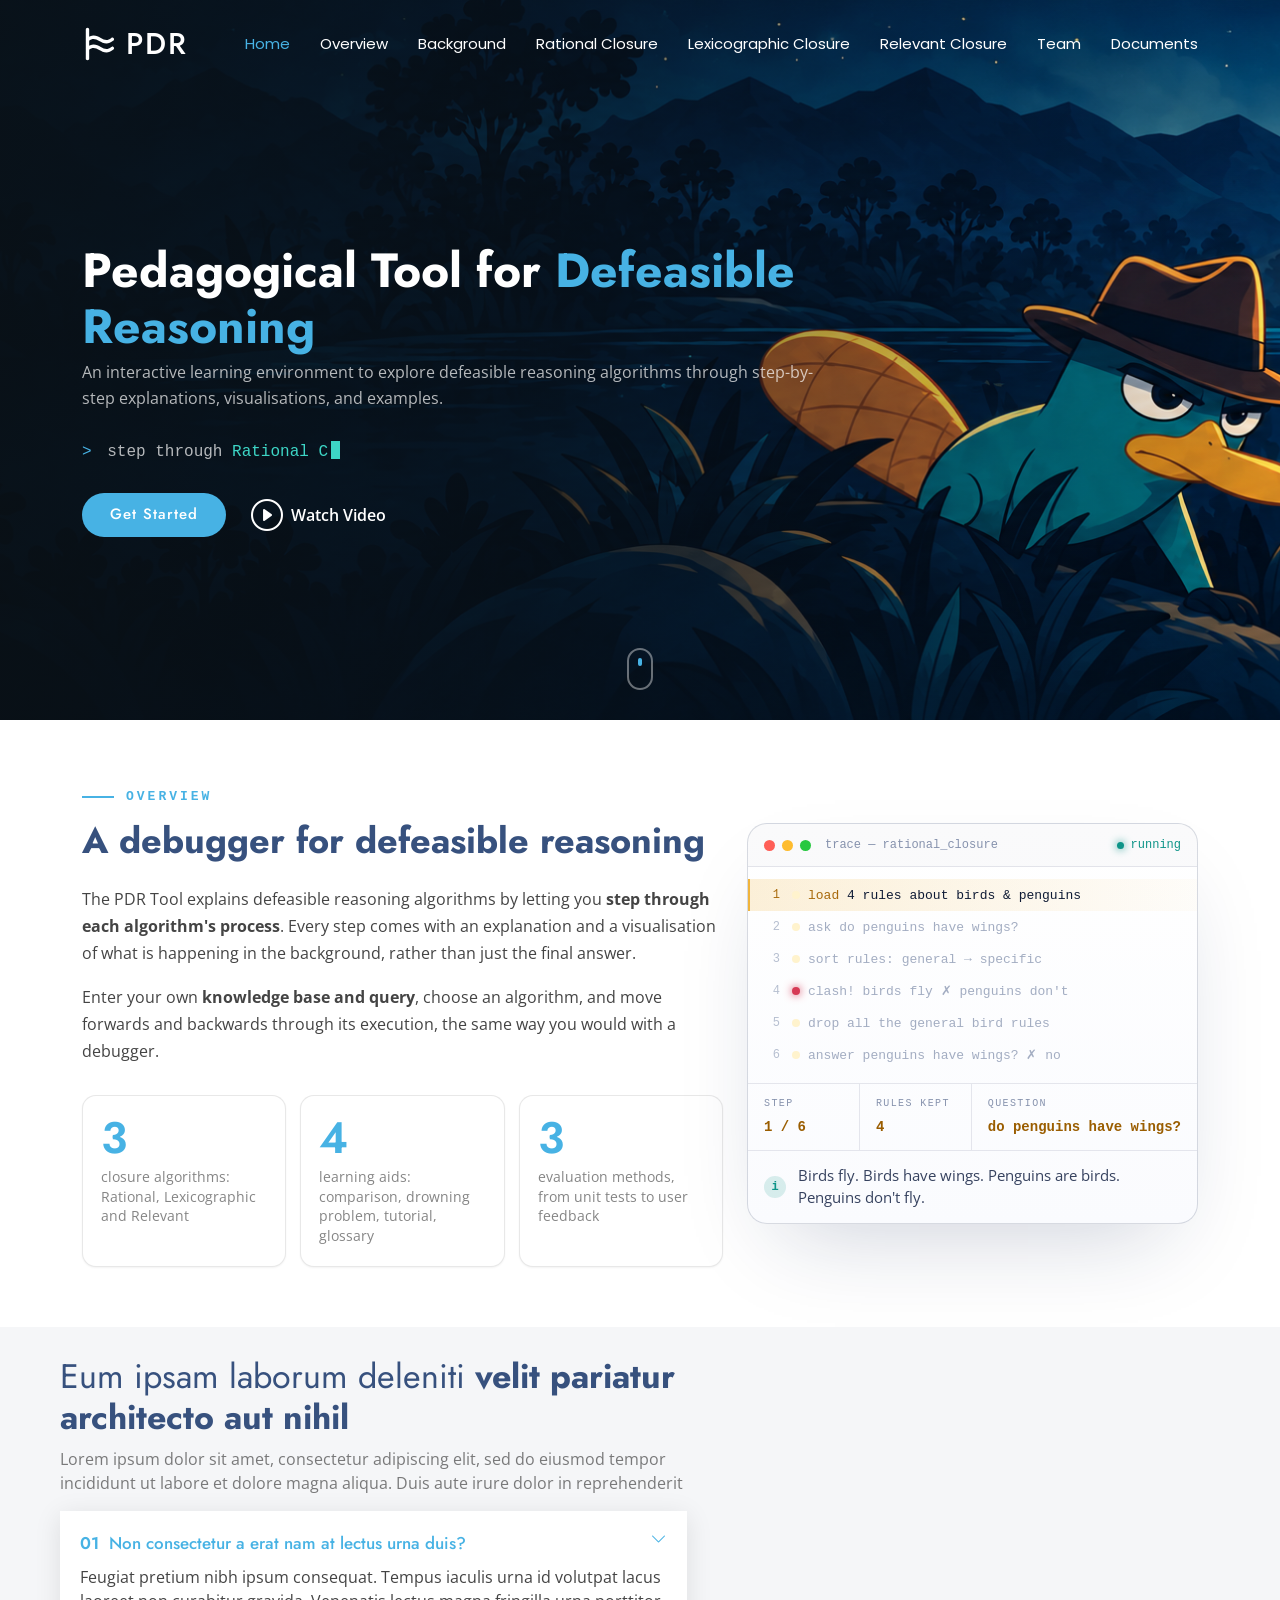
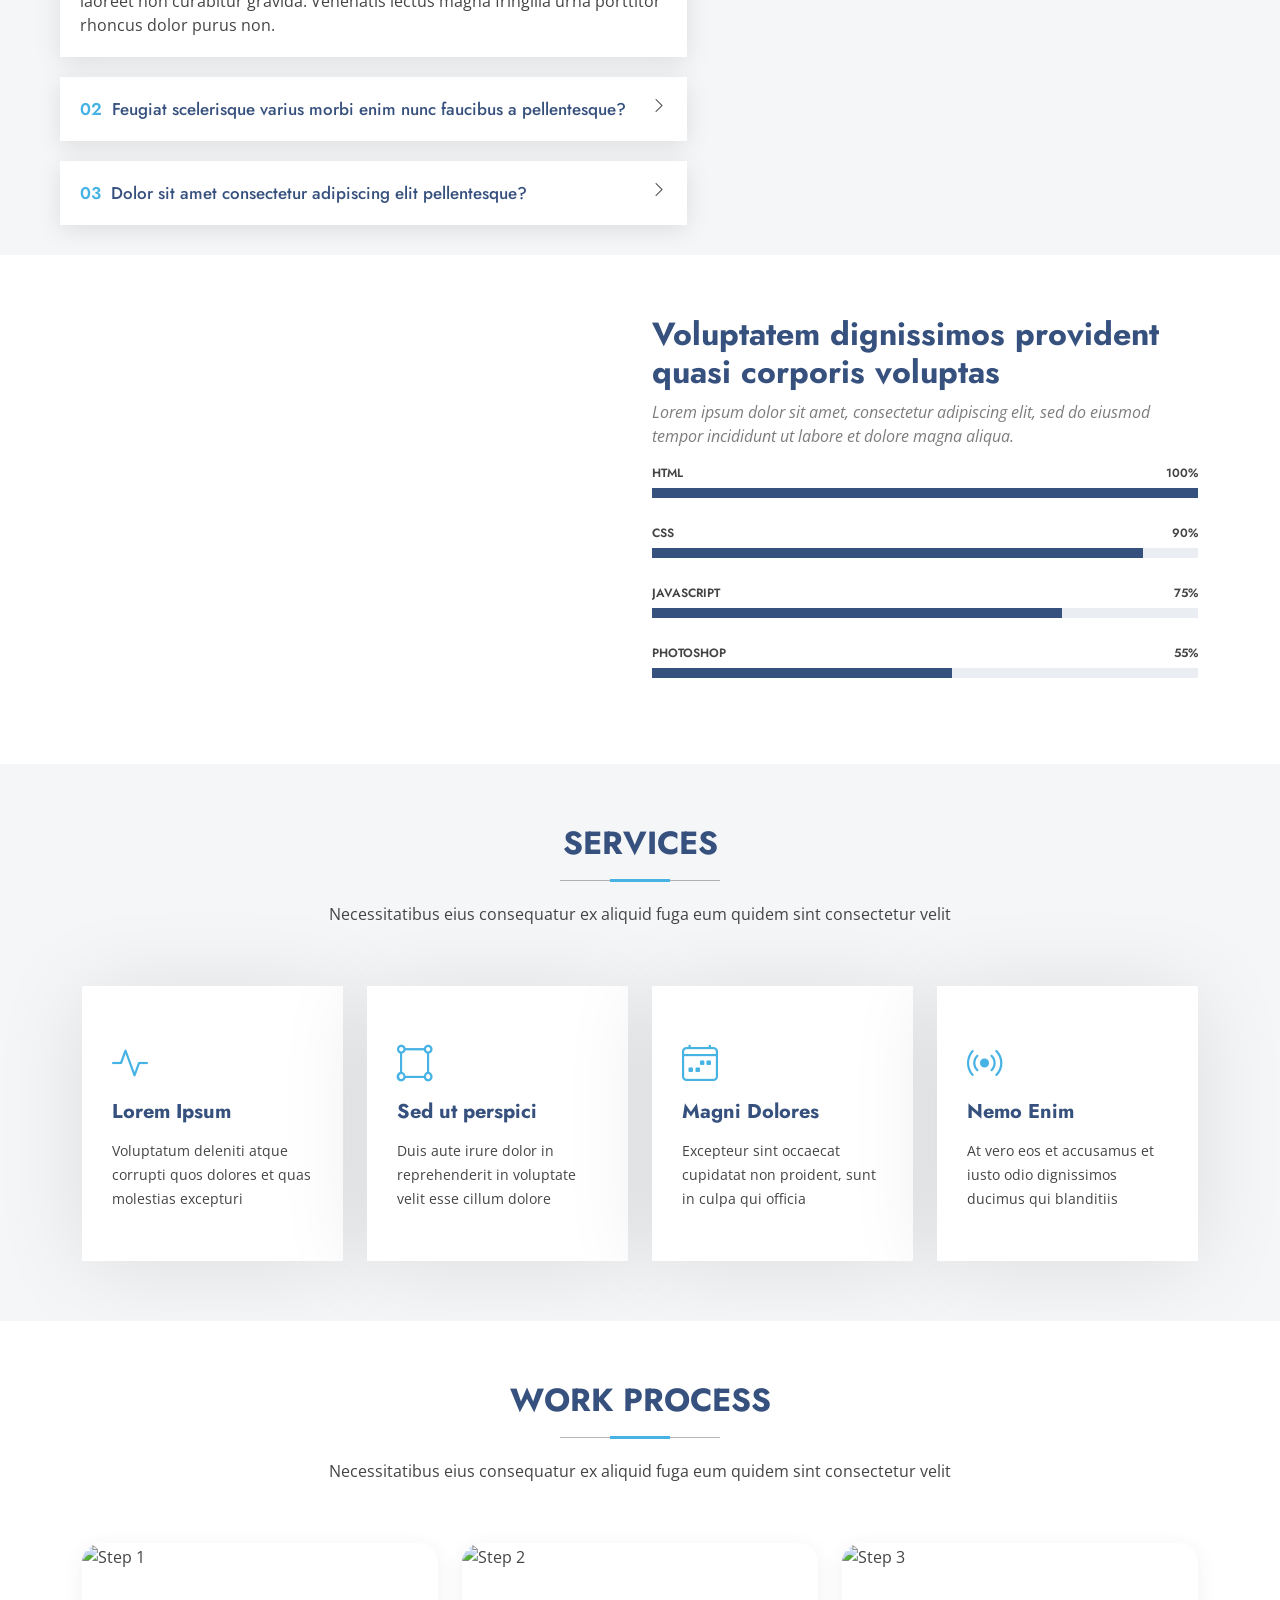
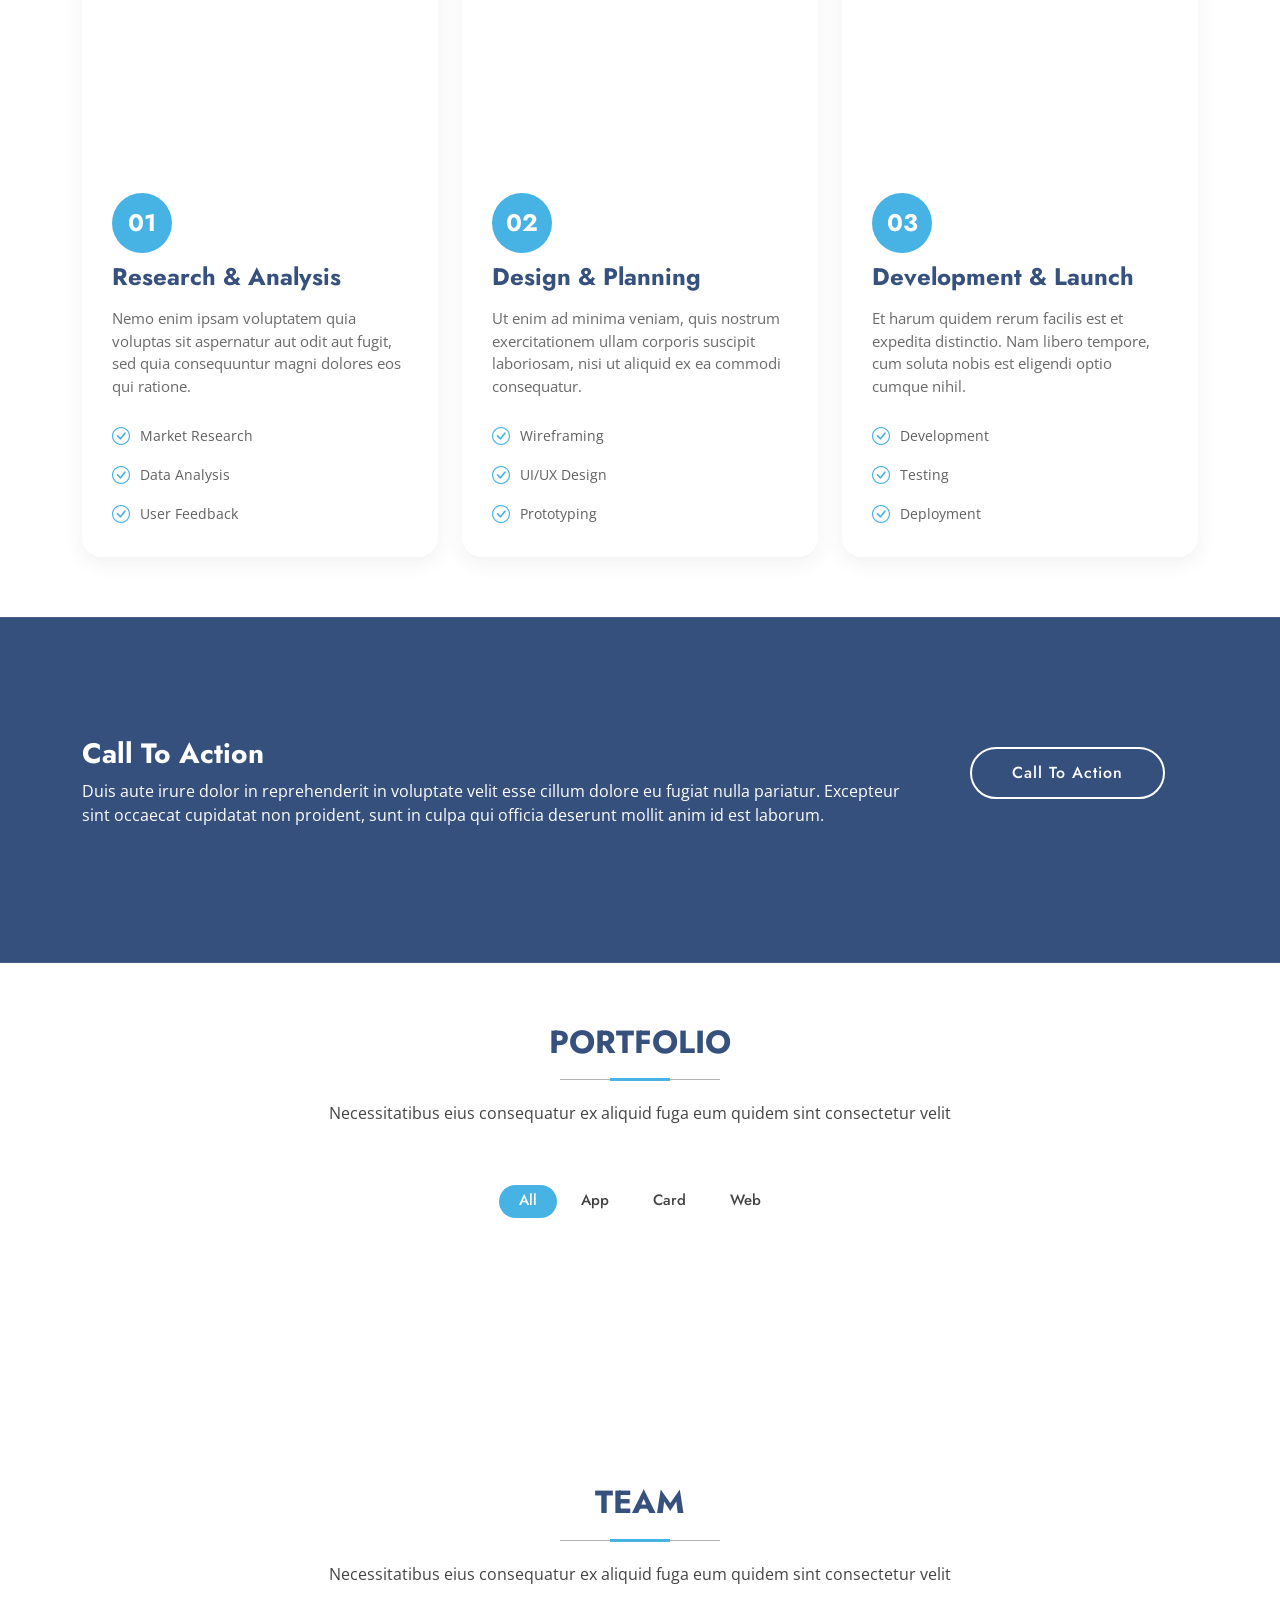
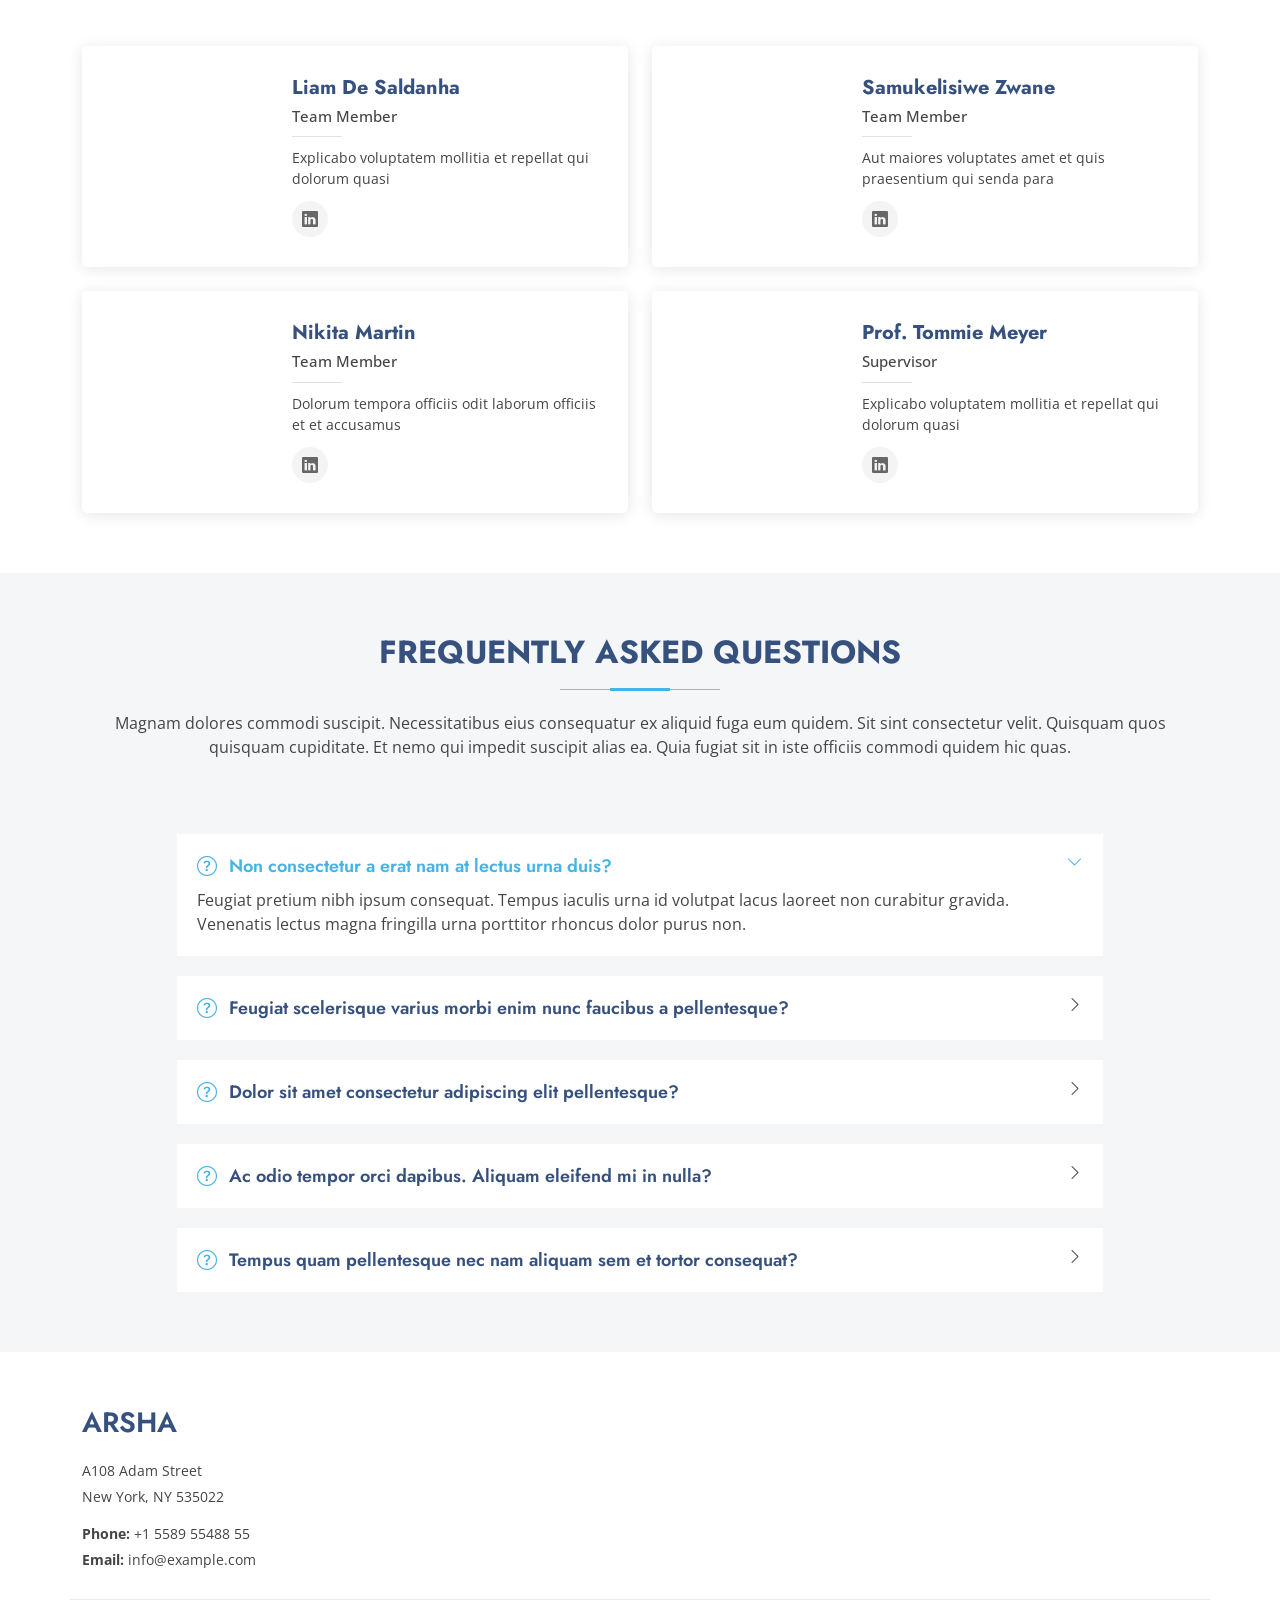
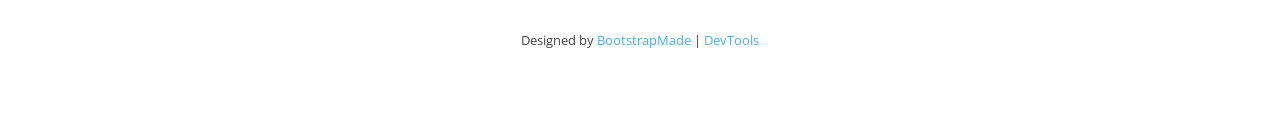
==== Arsha/index.html @ 88820574 "added website with hero and overview" ====
<!DOCTYPE html>
<html lang="en">

<head>
  <meta charset="utf-8">
  <meta content="width=device-width, initial-scale=1.0" name="viewport">
  <title>PDR Tool | Explaining Defeasible Reasoning</title>
  <meta name="description" content="">
  <meta name="keywords" content="">

  <!-- Favicons -->
  <link href="assets/img/favicon.png" rel="icon">
  <link href="assets/img/apple-touch-icon.png" rel="apple-touch-icon">

  <!-- Fonts -->
  <link href="https://fonts.googleapis.com" rel="preconnect">
  <link href="https://fonts.gstatic.com" rel="preconnect" crossorigin>
  <link href="https://fonts.googleapis.com/css2?family=Open+Sans:ital,wght@0,300;0,400;0,500;0,600;0,700;0,800;1,300;1,400;1,500;1,600;1,700;1,800&family=Poppins:ital,wght@0,100;0,200;0,300;0,400;0,500;0,600;0,700;0,800;0,900;1,100;1,200;1,300;1,400;1,500;1,600;1,700;1,800;1,900&family=Jost:ital,wght@0,100;0,200;0,300;0,400;0,500;0,600;0,700;0,800;0,900;1,100;1,200;1,300;1,400;1,500;1,600;1,700;1,800;1,900&display=swap" rel="stylesheet">

  <!-- Vendor CSS Files -->
  <link href="assets/vendor/bootstrap/css/bootstrap.min.css" rel="stylesheet">
  <link href="assets/vendor/bootstrap-icons/bootstrap-icons.css" rel="stylesheet">
  <link href="assets/vendor/aos/aos.css" rel="stylesheet">
  <link href="assets/vendor/glightbox/css/glightbox.min.css" rel="stylesheet">
  <link href="assets/vendor/swiper/swiper-bundle.min.css" rel="stylesheet">

  <!-- Main CSS File -->
  <link href="assets/css/main.css" rel="stylesheet">

  <!-- =======================================================
  * Template Name: Arsha
  * Template URL: https://bootstrapmade.com/arsha-free-bootstrap-html-template-corporate/
  * Updated: Feb 22 2025 with Bootstrap v5.3.3
  * Author: BootstrapMade.com
  * License: https://bootstrapmade.com/license/
  ======================================================== -->
</head>

<body class="index-page">

  <header id="header" class="header d-flex align-items-center fixed-top">
    <div class="container-fluid container-xl position-relative d-flex align-items-center">

      <a href="index.html" class="logo d-flex align-items-center me-auto">
        <!-- Uncomment the line below if you also wish to use an image logo -->
        <img class="logo-white" src="assets/img/logo.svg" alt="">

        <h1 class="sitename">PDR</h1>
      </a>

      <nav id="navmenu" class="navmenu">
        <ul>
          <li><a href="#hero" class="active">Home</a></li>
          <li><a href="#overview">Overview</a></li>
          <li><a href="#background">Background</a></li>
          <li><a href="#rationalclosure">Rational Closure</a></li>
          <li><a href="#lexicoclosure">Lexicographic Closure</a></li>
          <li><a href="#relevantclosure">Relevant Closure</a></li>
          <li><a href="#team">Team</a></li>
          <li><a href="#documents">Documents</a></li>
          <!-- <li><a href="blog.html">Blog</a></li> -->
          <!-- <li class="dropdown"><a href="#"><span>Dropdown</span> <i class="bi bi-chevron-down toggle-dropdown"></i></a>
            <ul>
              <li><a href="#">Dropdown 1</a></li>
              <li class="dropdown"><a href="#"><span>Deep Dropdown</span> <i class="bi bi-chevron-down toggle-dropdown"></i></a>
                <ul>
                  <li><a href="#">Deep Dropdown 1</a></li>
                  <li><a href="#">Deep Dropdown 2</a></li>
                  <li><a href="#">Deep Dropdown 3</a></li>
                  <li><a href="#">Deep Dropdown 4</a></li>
                  <li><a href="#">Deep Dropdown 5</a></li>
                </ul>
              </li>
              <li><a href="#">Dropdown 2</a></li>
              <li><a href="#">Dropdown 3</a></li>
              <li><a href="#">Dropdown 4</a></li>
            </ul>
          </li> -->
        </ul>
        <i class="mobile-nav-toggle d-xl-none bi bi-list"></i>
      </nav>

      <!-- <a class="btn-getstarted" href="#overview">Get Started</a> -->

    </div>
  </header>

  <main class="main">

    <!-- Hero Section -->
    <section id="hero" class="hero hero-bg-photo section dark-background">

      <div class="container">
        <div class="row gy-4">
          <div class="col-lg-8 d-flex flex-column justify-content-center" data-aos="zoom-out">
            <h1>Pedagogical Tool for <span class="accent">Defeasible Reasoning</span></h1>
            
            <p class="hero-description text-size-small">
              An interactive learning environment to explore defeasible reasoning
              algorithms through step-by-step explanations, visualisations,
              and examples.
            </p>

            <p class="typed-line">
              <span class="prompt">&gt;</span> step through <span id="typed">Rational Closure</span><span class="caret"></span>
            </p>

            <div class="d-flex">
              <a href="#overview" class="btn-get-started">Get Started</a>
              <a href="https://www.youtube.com/watch?v=Y7f98aduVJ8" class="glightbox btn-watch-video d-flex align-items-center"><i class="bi bi-play-circle"></i><span>Watch Video</span></a>
            </div>
          </div>
        </div>
      </div>

      <a href="#overview" class="scroll-cue" aria-label="Scroll down"></a>

    </section><!-- /Hero Section -->

        <!-- Overview Section -->
    <section id="overview" class="overview section">

      <div class="container">
        <div class="row gy-5 align-items-center">

          <!-- Left: text + stat cards -->
          <div class="col-lg-7">

            <div class="section-head" data-aos="fade-up">
              <span class="section-eyebrow">Overview</span>
              <h2>A debugger for defeasible reasoning</h2>
            </div>

            <p data-aos="fade-up" data-aos-delay="100">
              The PDR Tool explains defeasible reasoning algorithms by letting you <strong>step through each algorithm's process</strong>.
              Every step comes with an explanation and a visualisation of what is happening in the background, rather than just the final answer.
            </p>

            <p data-aos="fade-up" data-aos-delay="150">
              Enter your own <strong>knowledge base and query</strong>, choose an algorithm, and move forwards and backwards through its
              execution, the same way you would with a debugger.
            </p>

            <div class="overview-stats">
              <div class="overview-stat" data-aos="fade-up" data-aos-delay="200">
                <b class="count" data-count="3">3</b>
                <span>closure algorithms: Rational, Lexicographic and Relevant</span>
              </div>
              <div class="overview-stat" data-aos="fade-up" data-aos-delay="300">
                <b class="count" data-count="4">4</b>
                <span>learning aids: comparison, drowning problem, tutorial, glossary</span>
              </div>
              <div class="overview-stat" data-aos="fade-up" data-aos-delay="400">
                <b class="count" data-count="3">3</b>
                <span>evaluation methods, from unit tests to user feedback</span>
              </div>
            </div>

          </div>

          <!-- Right: animated trace window -->
          <div class="col-lg-5" data-aos="fade-up" data-aos-delay="200">
            <div class="trace" id="trace" aria-label="Animated preview of a Rational Closure trace">

              <div class="trace-top">
                <div class="trace-lights"><i></i><i></i><i></i></div>
                <span>trace &mdash; rational_closure</span>
                <span class="trace-status" id="traceStatus"><i></i><em>running</em></span>
              </div>

              <!-- <div class="trace-code">
                <div class="trace-cursor"></div>
                <div class="ln" data-ranks="&mdash;" data-note="Load the knowledge base and the query."><span class="lno">1</span><span class="mark"></span><span class="code"><span class="k">load</span> KB = {p<span class="s">&rarr;</span>b, b<span class="s">|&sim;</span>f, b<span class="s">|&sim;</span>w, p<span class="s">|&sim;</span>&not;f}</span></div>
                <div class="ln" data-ranks="&mdash;" data-note="Read each &quot;typically&quot; as &quot;always&quot; for the classical checks."><span class="lno">2</span><span class="mark"></span><span class="code"><span class="k">materialise</span> &alpha;<span class="s">|&sim;</span>&beta; &rArr; &alpha;<span class="s">&rarr;</span>&beta;</span></div>
                <div class="ln" data-ranks="&mdash;" data-note="The KB entails &not;p, so penguins are exceptional."><span class="lno">3</span><span class="mark"></span><span class="code"><span class="k">exceptional?</span> p <span class="ok">yes</span> &middot; b <span class="bad">no</span></span></div>
                <div class="ln" data-ranks="0" data-note="The most typical statements go to rank 0."><span class="lno">4</span><span class="mark"></span><span class="code">rank[0] &larr; {b<span class="s">|&sim;</span>f, b<span class="s">|&sim;</span>w}</span></div>
                <div class="ln" data-ranks="0, 1" data-note="The more specific penguin rule lands in rank 1."><span class="lno">5</span><span class="mark"></span><span class="code">rank[1] &larr; {p<span class="s">|&sim;</span>&not;f}</span></div>
                <div class="ln" data-ranks="0, 1, &infin;" data-note="Classical facts always hold, so they sit in rank &infin;."><span class="lno">6</span><span class="mark"></span><span class="code">rank[&infin;] &larr; {p<span class="s">&rarr;</span>b}</span></div>
                <div class="ln bp" data-ranks="1, &infin;" data-note="All ranks together entail &not;p, so Rational Closure discards the whole of rank 0."><span class="lno">7</span><span class="mark"></span><span class="code"><span class="k">if</span> R &#8872; &not;p: <span class="k">discard</span> rank[0]</span></div>
                <div class="ln" data-ranks="1, &infin;" data-note="With ranks 1 and &infin; only, &not;p no longer follows, so it stops removing."><span class="lno">8</span><span class="mark"></span><span class="code"><span class="k">check</span> R &#8872; &not;p ? <span class="ok">no &rarr; stop</span></span></div>
                <div class="ln" data-ranks="1, &infin;" data-note="p &rarr; w doesn't follow from {p &rarr; &not;f, p &rarr; b}. The wings drowned with rank 0."><span class="lno">9</span><span class="mark"></span><span class="code"><span class="k">return</span> p&rarr;w ? <span class="bad">&#10007; not entailed</span></span></div>
              </div>

              <div class="trace-watch">
                <div><small>STEP</small><b id="traceStep">8 / 8</b></div>
                <div><small>RANKS</small><b id="traceRanks">1, &infin;</b></div>
                <div><small>QUERY</small><b>p |&sim; w</b></div>
              </div> -->
              
              <div class="trace-code">
                <div class="trace-cursor"></div>
                <div class="ln" data-ranks="4" data-note="Birds fly. Birds have wings. Penguins are birds. Penguins don't fly."><span class="lno">1</span><span class="mark"></span><span class="code"><span class="k">load</span> 4 rules about birds &amp; penguins</span></div>
                <div class="ln" data-ranks="4" data-note="This is the question we want the algorithm to answer."><span class="lno">2</span><span class="mark"></span><span class="code"><span class="k">ask</span> do penguins have wings?</span></div>
                <div class="ln" data-ranks="4" data-note="Rules about all birds are general. The penguin rule is more specific, so it takes priority."><span class="lno">3</span><span class="mark"></span><span class="code"><span class="k">sort</span> rules: general <span class="s">&rarr;</span> specific</span></div>
                <div class="ln bp" data-ranks="4" data-note="Breakpoint: a penguin is a bird, so it would have to both fly and not fly."><span class="lno">4</span><span class="mark"></span><span class="code"><span class="k">clash!</span> birds fly <span class="bad">&#10007;</span> penguins don't</span></div>
                <div class="ln" data-ranks="2" data-note="Rational Closure throws out every general bird rule at once, including &quot;birds have wings&quot;."><span class="lno">5</span><span class="mark"></span><span class="code"><span class="k">drop</span> all the general bird rules</span></div>
                <div class="ln" data-ranks="2" data-note="Nothing left says penguins have wings. They were thrown out with &quot;birds fly&quot;: the drowning problem."><span class="lno">6</span><span class="mark"></span><span class="code"><span class="k">answer</span> penguins have wings? <span class="bad">&#10007; no</span></span></div>
              </div>

              <div class="trace-watch">
                <div><small>STEP</small><b id="traceStep">6 / 6</b></div>
                <div><small>RULES KEPT</small><b id="traceRanks">2</b></div>
                <div><small>QUESTION</small><b>do penguins have wings?</b></div>
              </div>

              <div class="trace-note" id="traceNote"><span>Rational Closure drops all of rank 0, so the wings drown with it.</span></div>

            </div>
          </div>

        </div>
      </div>
    </section><!-- /Overview Section -->

    <!-- Background Section -->
    <section id="why-us" class="section why-us light-background" data-builder="section">

      <div class="container-fluid">

        <div class="row gy-4">

          <div class="col-lg-7 d-flex flex-column justify-content-center order-2 order-lg-1">

            <div class="content px-xl-5" data-aos="fade-up" data-aos-delay="100">
              <h3><span>Eum ipsam laborum deleniti </span><strong>velit pariatur architecto aut nihil</strong></h3>
              <p>
                Lorem ipsum dolor sit amet, consectetur adipiscing elit, sed do eiusmod tempor incididunt ut labore et dolore magna aliqua. Duis aute irure dolor in reprehenderit
              </p>
            </div>

            <div class="faq-container px-xl-5" data-aos="fade-up" data-aos-delay="200">

              <div class="faq-item faq-active">

                <h3><span>01</span> Non consectetur a erat nam at lectus urna duis?</h3>
                <div class="faq-content">
                  <p>Feugiat pretium nibh ipsum consequat. Tempus iaculis urna id volutpat lacus laoreet non curabitur gravida. Venenatis lectus magna fringilla urna porttitor rhoncus dolor purus non.</p>
                </div>
                <i class="faq-toggle bi bi-chevron-right"></i>
              </div><!-- End Faq item-->

              <div class="faq-item">
                <h3><span>02</span> Feugiat scelerisque varius morbi enim nunc faucibus a pellentesque?</h3>
                <div class="faq-content">
                  <p>Dolor sit amet consectetur adipiscing elit pellentesque habitant morbi. Id interdum velit laoreet id donec ultrices. Fringilla phasellus faucibus scelerisque eleifend donec pretium. Est pellentesque elit ullamcorper dignissim. Mauris ultrices eros in cursus turpis massa tincidunt dui.</p>
                </div>
                <i class="faq-toggle bi bi-chevron-right"></i>
              </div><!-- End Faq item-->

              <div class="faq-item">
                <h3><span>03</span> Dolor sit amet consectetur adipiscing elit pellentesque?</h3>
                <div class="faq-content">
                  <p>Eleifend mi in nulla posuere sollicitudin aliquam ultrices sagittis orci. Faucibus pulvinar elementum integer enim. Sem nulla pharetra diam sit amet nisl suscipit. Rutrum tellus pellentesque eu tincidunt. Lectus urna duis convallis convallis tellus. Urna molestie at elementum eu facilisis sed odio morbi quis</p>
                </div>
                <i class="faq-toggle bi bi-chevron-right"></i>
              </div><!-- End Faq item-->

            </div>

          </div>

          <div class="col-lg-5 order-1 order-lg-2 why-us-img">
            <img src="assets/img/why-us.png" class="img-fluid" alt="" data-aos="zoom-in" data-aos-delay="100">
          </div>
        </div>

      </div>

    </section><!-- /Why Us Section -->

    <!-- Skills Section -->
    <section id="skills" class="skills section">

      <div class="container" data-aos="fade-up" data-aos-delay="100">

        <div class="row">

          <div class="col-lg-6 d-flex align-items-center">
            <img src="assets/img/illustration/illustration-10.webp" class="img-fluid" alt="">
          </div>

          <div class="col-lg-6 pt-4 pt-lg-0 content">

            <h3>Voluptatem dignissimos provident quasi corporis voluptas</h3>
            <p class="fst-italic">
              Lorem ipsum dolor sit amet, consectetur adipiscing elit, sed do eiusmod tempor incididunt ut labore et dolore magna aliqua.
            </p>

            <div class="skills-content skills-animation">

              <div class="progress">
                <span class="skill"><span>HTML</span> <i class="val">100%</i></span>
                <div class="progress-bar-wrap">
                  <div class="progress-bar" role="progressbar" aria-valuenow="100" aria-valuemin="0" aria-valuemax="100"></div>
                </div>
              </div><!-- End Skills Item -->

              <div class="progress">
                <span class="skill"><span>CSS</span> <i class="val">90%</i></span>
                <div class="progress-bar-wrap">
                  <div class="progress-bar" role="progressbar" aria-valuenow="90" aria-valuemin="0" aria-valuemax="100"></div>
                </div>
              </div><!-- End Skills Item -->

              <div class="progress">
                <span class="skill"><span>JavaScript</span> <i class="val">75%</i></span>
                <div class="progress-bar-wrap">
                  <div class="progress-bar" role="progressbar" aria-valuenow="75" aria-valuemin="0" aria-valuemax="100"></div>
                </div>
              </div><!-- End Skills Item -->

              <div class="progress">
                <span class="skill"><span>Photoshop</span> <i class="val">55%</i></span>
                <div class="progress-bar-wrap">
                  <div class="progress-bar" role="progressbar" aria-valuenow="55" aria-valuemin="0" aria-valuemax="100"></div>
                </div>
              </div><!-- End Skills Item -->

            </div>

          </div>
        </div>

      </div>

    </section><!-- /Skills Section -->

    <!-- Services Section -->
    <section id="services" class="services section light-background">

      <!-- Section Title -->
      <div class="container section-title" data-aos="fade-up">
        <h2>Services</h2>
        <p>Necessitatibus eius consequatur ex aliquid fuga eum quidem sint consectetur velit</p>
      </div><!-- End Section Title -->

      <div class="container">

        <div class="row gy-4">

          <div class="col-xl-3 col-md-6 d-flex" data-aos="fade-up" data-aos-delay="100">
            <div class="service-item position-relative">
              <div class="icon"><i class="bi bi-activity icon"></i></div>
              <h4><a href="" class="stretched-link">Lorem Ipsum</a></h4>
              <p>Voluptatum deleniti atque corrupti quos dolores et quas molestias excepturi</p>
            </div>
          </div><!-- End Service Item -->

          <div class="col-xl-3 col-md-6 d-flex" data-aos="fade-up" data-aos-delay="200">
            <div class="service-item position-relative">
              <div class="icon"><i class="bi bi-bounding-box-circles icon"></i></div>
              <h4><a href="" class="stretched-link">Sed ut perspici</a></h4>
              <p>Duis aute irure dolor in reprehenderit in voluptate velit esse cillum dolore</p>
            </div>
          </div><!-- End Service Item -->

          <div class="col-xl-3 col-md-6 d-flex" data-aos="fade-up" data-aos-delay="300">
            <div class="service-item position-relative">
              <div class="icon"><i class="bi bi-calendar4-week icon"></i></div>
              <h4><a href="" class="stretched-link">Magni Dolores</a></h4>
              <p>Excepteur sint occaecat cupidatat non proident, sunt in culpa qui officia</p>
            </div>
          </div><!-- End Service Item -->

          <div class="col-xl-3 col-md-6 d-flex" data-aos="fade-up" data-aos-delay="400">
            <div class="service-item position-relative">
              <div class="icon"><i class="bi bi-broadcast icon"></i></div>
              <h4><a href="" class="stretched-link">Nemo Enim</a></h4>
              <p>At vero eos et accusamus et iusto odio dignissimos ducimus qui blanditiis</p>
            </div>
          </div><!-- End Service Item -->

        </div>

      </div>

    </section><!-- /Services Section -->

    <!-- Work Process Section -->
    <section id="work-process" class="work-process section">

      <!-- Section Title -->
      <div class="container section-title" data-aos="fade-up">
        <h2>Work Process</h2>
        <p>Necessitatibus eius consequatur ex aliquid fuga eum quidem sint consectetur velit</p>
      </div><!-- End Section Title -->

      <div class="container" data-aos="fade-up" data-aos-delay="100">

        <div class="row gy-5">

          <div class="col-lg-4" data-aos="fade-up" data-aos-delay="200">
            <div class="steps-item">
              <div class="steps-image">
                <img src="assets/img/steps/steps-1.webp" alt="Step 1" class="img-fluid" loading="lazy">
              </div>
              <div class="steps-content">
                <div class="steps-number">01</div>
                <h3>Research &amp; Analysis</h3>
                <p>Nemo enim ipsam voluptatem quia voluptas sit aspernatur aut odit aut fugit, sed quia consequuntur magni dolores eos qui ratione.</p>
                <div class="steps-features">
                  <div class="feature-item">
                    <i class="bi bi-check-circle"></i>
                    <span>Market Research</span>
                  </div>
                  <div class="feature-item">
                    <i class="bi bi-check-circle"></i>
                    <span>Data Analysis</span>
                  </div>
                  <div class="feature-item">
                    <i class="bi bi-check-circle"></i>
                    <span>User Feedback</span>
                  </div>
                </div>
              </div>
            </div><!-- End Steps Item -->
          </div>

          <div class="col-lg-4" data-aos="fade-up" data-aos-delay="300">
            <div class="steps-item">
              <div class="steps-image">
                <img src="assets/img/steps/steps-2.webp" alt="Step 2" class="img-fluid" loading="lazy">
              </div>
              <div class="steps-content">
                <div class="steps-number">02</div>
                <h3>Design &amp; Planning</h3>
                <p>Ut enim ad minima veniam, quis nostrum exercitationem ullam corporis suscipit laboriosam, nisi ut aliquid ex ea commodi consequatur.</p>
                <div class="steps-features">
                  <div class="feature-item">
                    <i class="bi bi-check-circle"></i>
                    <span>Wireframing</span>
                  </div>
                  <div class="feature-item">
                    <i class="bi bi-check-circle"></i>
                    <span>UI/UX Design</span>
                  </div>
                  <div class="feature-item">
                    <i class="bi bi-check-circle"></i>
                    <span>Prototyping</span>
                  </div>
                </div>
              </div>
            </div><!-- End Steps Item -->
          </div>

          <div class="col-lg-4" data-aos="fade-up" data-aos-delay="400">
            <div class="steps-item">
              <div class="steps-image">
                <img src="assets/img/steps/steps-3.webp" alt="Step 3" class="img-fluid" loading="lazy">
              </div>
              <div class="steps-content">
                <div class="steps-number">03</div>
                <h3>Development &amp; Launch</h3>
                <p>Et harum quidem rerum facilis est et expedita distinctio. Nam libero tempore, cum soluta nobis est eligendi optio cumque nihil.</p>
                <div class="steps-features">
                  <div class="feature-item">
                    <i class="bi bi-check-circle"></i>
                    <span>Development</span>
                  </div>
                  <div class="feature-item">
                    <i class="bi bi-check-circle"></i>
                    <span>Testing</span>
                  </div>
                  <div class="feature-item">
                    <i class="bi bi-check-circle"></i>
                    <span>Deployment</span>
                  </div>
                </div>
              </div>
            </div><!-- End Steps Item -->
          </div>

        </div>

      </div>

    </section><!-- /Work Process Section -->

    <!-- Call To Action Section -->
    <section id="call-to-action" class="call-to-action section dark-background">

      <img src="assets/img/bg/bg-8.webp" alt="">

      <div class="container">

        <div class="row" data-aos="zoom-in" data-aos-delay="100">
          <div class="col-xl-9 text-center text-xl-start">
            <h3>Call To Action</h3>
            <p>Duis aute irure dolor in reprehenderit in voluptate velit esse cillum dolore eu fugiat nulla pariatur. Excepteur sint occaecat cupidatat non proident, sunt in culpa qui officia deserunt mollit anim id est laborum.</p>
          </div>
          <div class="col-xl-3 cta-btn-container text-center">
            <a class="cta-btn align-middle" href="#">Call To Action</a>
          </div>
        </div>

      </div>

    </section><!-- /Call To Action Section -->

    <!-- Portfolio Section -->
    <section id="portfolio" class="portfolio section">

      <!-- Section Title -->
      <div class="container section-title" data-aos="fade-up">
        <h2>Portfolio</h2>
        <p>Necessitatibus eius consequatur ex aliquid fuga eum quidem sint consectetur velit</p>
      </div><!-- End Section Title -->

      <div class="container">

        <div class="isotope-layout" data-default-filter="*" data-layout="masonry" data-sort="original-order">

          <ul class="portfolio-filters isotope-filters" data-aos="fade-up" data-aos-delay="100">
            <li data-filter="*" class="filter-active">All</li>
            <li data-filter=".filter-app">App</li>
            <li data-filter=".filter-product">Card</li>
            <li data-filter=".filter-branding">Web</li>
          </ul><!-- End Portfolio Filters -->

          <div class="row gy-4 isotope-container" data-aos="fade-up" data-aos-delay="200">

            <div class="col-lg-4 col-md-6 portfolio-item isotope-item filter-app">
              <img src="assets/img/portfolio/portfolio-portrait-1.webp" class="img-fluid" alt="">
              <div class="portfolio-info">
                <h4>App 1</h4>
                <p>Lorem ipsum, dolor sit</p>
                <a href="assets/img/portfolio/portfolio-portrait-1.webp" title="App 1" data-gallery="portfolio-gallery-app" class="glightbox preview-link"><i class="bi bi-zoom-in"></i></a>
                <a href="portfolio-details.html" title="More Details" class="details-link"><i class="bi bi-link-45deg"></i></a>
              </div>
            </div><!-- End Portfolio Item -->

            <div class="col-lg-4 col-md-6 portfolio-item isotope-item filter-product">
              <img src="assets/img/portfolio/portfolio-1.webp" class="img-fluid" alt="">
              <div class="portfolio-info">
                <h4>Product 1</h4>
                <p>Lorem ipsum, dolor sit</p>
                <a href="assets/img/portfolio/portfolio-1.webp" title="Product 1" data-gallery="portfolio-gallery-product" class="glightbox preview-link"><i class="bi bi-zoom-in"></i></a>
                <a href="portfolio-details.html" title="More Details" class="details-link"><i class="bi bi-link-45deg"></i></a>
              </div>
            </div><!-- End Portfolio Item -->

            <div class="col-lg-4 col-md-6 portfolio-item isotope-item filter-branding">
              <img src="assets/img/portfolio/portfolio-3.webp" class="img-fluid" alt="">
              <div class="portfolio-info">
                <h4>Branding 1</h4>
                <p>Lorem ipsum, dolor sit</p>
                <a href="assets/img/portfolio/portfolio-3.webp" title="Branding 1" data-gallery="portfolio-gallery-branding" class="glightbox preview-link"><i class="bi bi-zoom-in"></i></a>
                <a href="portfolio-details.html" title="More Details" class="details-link"><i class="bi bi-link-45deg"></i></a>
              </div>
            </div><!-- End Portfolio Item -->

            <div class="col-lg-4 col-md-6 portfolio-item isotope-item filter-app">
              <img src="assets/img/portfolio/portfolio-4.webp" class="img-fluid" alt="">
              <div class="portfolio-info">
                <h4>App 2</h4>
                <p>Lorem ipsum, dolor sit</p>
                <a href="assets/img/portfolio/portfolio-4.webp" title="App 2" data-gallery="portfolio-gallery-app" class="glightbox preview-link"><i class="bi bi-zoom-in"></i></a>
                <a href="portfolio-details.html" title="More Details" class="details-link"><i class="bi bi-link-45deg"></i></a>
              </div>
            </div><!-- End Portfolio Item -->

            <div class="col-lg-4 col-md-6 portfolio-item isotope-item filter-product">
              <img src="assets/img/portfolio/portfolio-portrait-2.webp" class="img-fluid" alt="">
              <div class="portfolio-info">
                <h4>Product 2</h4>
                <p>Lorem ipsum, dolor sit</p>
                <a href="assets/img/portfolio/portfolio-portrait-2.webp" title="Product 2" data-gallery="portfolio-gallery-product" class="glightbox preview-link"><i class="bi bi-zoom-in"></i></a>
                <a href="portfolio-details.html" title="More Details" class="details-link"><i class="bi bi-link-45deg"></i></a>
              </div>
            </div><!-- End Portfolio Item -->

            <div class="col-lg-4 col-md-6 portfolio-item isotope-item filter-branding">
              <img src="assets/img/portfolio/portfolio-portrait-3.webp" class="img-fluid" alt="">
              <div class="portfolio-info">
                <h4>Branding 2</h4>
                <p>Lorem ipsum, dolor sit</p>
                <a href="assets/img/portfolio/portfolio-portrait-3.webp" title="Branding 2" data-gallery="portfolio-gallery-branding" class="glightbox preview-link"><i class="bi bi-zoom-in"></i></a>
                <a href="portfolio-details.html" title="More Details" class="details-link"><i class="bi bi-link-45deg"></i></a>
              </div>
            </div><!-- End Portfolio Item -->

            <div class="col-lg-4 col-md-6 portfolio-item isotope-item filter-app">
              <img src="assets/img/portfolio/portfolio-7.webp" class="img-fluid" alt="">
              <div class="portfolio-info">
                <h4>App 3</h4>
                <p>Lorem ipsum, dolor sit</p>
                <a href="assets/img/portfolio/portfolio-7.webp" title="App 3" data-gallery="portfolio-gallery-app" class="glightbox preview-link"><i class="bi bi-zoom-in"></i></a>
                <a href="portfolio-details.html" title="More Details" class="details-link"><i class="bi bi-link-45deg"></i></a>
              </div>
            </div><!-- End Portfolio Item -->

            <div class="col-lg-4 col-md-6 portfolio-item isotope-item filter-product">
              <img src="assets/img/portfolio/portfolio-8.webp" class="img-fluid" alt="">
              <div class="portfolio-info">
                <h4>Product 3</h4>
                <p>Lorem ipsum, dolor sit</p>
                <a href="assets/img/portfolio/portfolio-8.webp" title="Product 3" data-gallery="portfolio-gallery-product" class="glightbox preview-link"><i class="bi bi-zoom-in"></i></a>
                <a href="portfolio-details.html" title="More Details" class="details-link"><i class="bi bi-link-45deg"></i></a>
              </div>
            </div><!-- End Portfolio Item -->

            <div class="col-lg-4 col-md-6 portfolio-item isotope-item filter-branding">
              <img src="assets/img/portfolio/portfolio-9.webp" class="img-fluid" alt="">
              <div class="portfolio-info">
                <h4>Branding 3</h4>
                <p>Lorem ipsum, dolor sit</p>
                <a href="assets/img/portfolio/portfolio-9.webp" title="Branding 2" data-gallery="portfolio-gallery-branding" class="glightbox preview-link"><i class="bi bi-zoom-in"></i></a>
                <a href="portfolio-details.html" title="More Details" class="details-link"><i class="bi bi-link-45deg"></i></a>
              </div>
            </div><!-- End Portfolio Item -->

          </div><!-- End Portfolio Container -->

        </div>

      </div>

    </section><!-- /Portfolio Section -->

    <!-- Team Section -->
    <section id="team" class="team section">

      <!-- Section Title -->
      <div class="container section-title" data-aos="fade-up">
        <h2>Team</h2>
        <p>Necessitatibus eius consequatur ex aliquid fuga eum quidem sint consectetur velit</p>
      </div><!-- End Section Title -->

      <div class="container">

        <div class="row gy-4">

          <div class="col-lg-6" data-aos="fade-up" data-aos-delay="100">
            <div class="team-member d-flex align-items-start">
              <div class="pic"><img src="assets/img/person/person-m-7.webp" class="img-fluid" alt=""></div>
              <div class="member-info">
                <h4>Liam De Saldanha</h4>
                <span>Team Member</span>
                <p>Explicabo voluptatem mollitia et repellat qui dolorum quasi</p>
                <div class="social">
                  <a href=""> <i class="bi bi-linkedin"></i> </a>
                </div>
              </div>
            </div>
          </div><!-- End Team Member -->

          <div class="col-lg-6" data-aos="fade-up" data-aos-delay="200">
            <div class="team-member d-flex align-items-start">
              <div class="pic"><img src="assets/img/person/person-f-8.webp" class="img-fluid" alt=""></div>
              <div class="member-info">
                <h4>Samukelisiwe Zwane</h4>
                <span>Team Member</span>
                <p>Aut maiores voluptates amet et quis praesentium qui senda para</p>
                <div class="social">
                  <a href=""> <i class="bi bi-linkedin"></i> </a>
                </div>
              </div>
            </div>
          </div><!-- End Team Member -->

          <div class="col-lg-6" data-aos="fade-up" data-aos-delay="400">
            <div class="team-member d-flex align-items-start">
              <div class="pic"><img src="assets/img/person/person-f-4.webp" class="img-fluid" alt=""></div>
              <div class="member-info">
                <h4>Nikita Martin</h4>
                <span>Team Member</span>
                <p>Dolorum tempora officiis odit laborum officiis et et accusamus</p>
                <div class="social">
                  <a href=""> <i class="bi bi-linkedin"></i> </a>
                </div>
              </div>
            </div>
          </div><!-- End Team Member -->

          <div class="col-lg-6" data-aos="fade-up" data-aos-delay="100">
            <div class="team-member d-flex align-items-start">
              <div class="pic"><img src="assets/img/person/person-m-6.webp" class="img-fluid" alt=""></div>
              <div class="member-info">
                <h4>Prof. Tommie Meyer</h4>
                <span>Supervisor</span>
                <p>Explicabo voluptatem mollitia et repellat qui dolorum quasi</p>
                <div class="social">
                  <a href=""> <i class="bi bi-linkedin"></i> </a>
                </div>
              </div>
            </div>
          </div><!-- End Team Member -->

        </div>

      </div>

    </section><!-- /Team Section -->

    <!-- Faq 2 Section -->
    <section id="faq-2" class="faq-2 section light-background">

      <!-- Section Title -->
      <div class="container section-title" data-aos="fade-up">
        <h2>Frequently Asked Questions</h2>
        <p>Magnam dolores commodi suscipit. Necessitatibus eius consequatur ex aliquid fuga eum quidem. Sit sint consectetur velit. Quisquam quos quisquam cupiditate. Et nemo qui impedit suscipit alias ea. Quia fugiat sit in iste officiis commodi quidem hic quas.</p>
      </div><!-- End Section Title -->

      <div class="container">

        <div class="row justify-content-center">

          <div class="col-lg-10">

            <div class="faq-container">

              <div class="faq-item faq-active" data-aos="fade-up" data-aos-delay="200">
                <i class="faq-icon bi bi-question-circle"></i>
                <h3>Non consectetur a erat nam at lectus urna duis?</h3>
                <div class="faq-content">
                  <p>Feugiat pretium nibh ipsum consequat. Tempus iaculis urna id volutpat lacus laoreet non curabitur gravida. Venenatis lectus magna fringilla urna porttitor rhoncus dolor purus non.</p>
                </div>
                <i class="faq-toggle bi bi-chevron-right"></i>
              </div><!-- End Faq item-->

              <div class="faq-item" data-aos="fade-up" data-aos-delay="300">
                <i class="faq-icon bi bi-question-circle"></i>
                <h3>Feugiat scelerisque varius morbi enim nunc faucibus a pellentesque?</h3>
                <div class="faq-content">
                  <p>Dolor sit amet consectetur adipiscing elit pellentesque habitant morbi. Id interdum velit laoreet id donec ultrices. Fringilla phasellus faucibus scelerisque eleifend donec pretium. Est pellentesque elit ullamcorper dignissim. Mauris ultrices eros in cursus turpis massa tincidunt dui.</p>
                </div>
                <i class="faq-toggle bi bi-chevron-right"></i>
              </div><!-- End Faq item-->

              <div class="faq-item" data-aos="fade-up" data-aos-delay="400">
                <i class="faq-icon bi bi-question-circle"></i>
                <h3>Dolor sit amet consectetur adipiscing elit pellentesque?</h3>
                <div class="faq-content">
                  <p>Eleifend mi in nulla posuere sollicitudin aliquam ultrices sagittis orci. Faucibus pulvinar elementum integer enim. Sem nulla pharetra diam sit amet nisl suscipit. Rutrum tellus pellentesque eu tincidunt. Lectus urna duis convallis convallis tellus. Urna molestie at elementum eu facilisis sed odio morbi quis</p>
                </div>
                <i class="faq-toggle bi bi-chevron-right"></i>
              </div><!-- End Faq item-->

              <div class="faq-item" data-aos="fade-up" data-aos-delay="500">
                <i class="faq-icon bi bi-question-circle"></i>
                <h3>Ac odio tempor orci dapibus. Aliquam eleifend mi in nulla?</h3>
                <div class="faq-content">
                  <p>Dolor sit amet consectetur adipiscing elit pellentesque habitant morbi. Id interdum velit laoreet id donec ultrices. Fringilla phasellus faucibus scelerisque eleifend donec pretium. Est pellentesque elit ullamcorper dignissim. Mauris ultrices eros in cursus turpis massa tincidunt dui.</p>
                </div>
                <i class="faq-toggle bi bi-chevron-right"></i>
              </div><!-- End Faq item-->

              <div class="faq-item" data-aos="fade-up" data-aos-delay="600">
                <i class="faq-icon bi bi-question-circle"></i>
                <h3>Tempus quam pellentesque nec nam aliquam sem et tortor consequat?</h3>
                <div class="faq-content">
                  <p>Molestie a iaculis at erat pellentesque adipiscing commodo. Dignissim suspendisse in est ante in. Nunc vel risus commodo viverra maecenas accumsan. Sit amet nisl suscipit adipiscing bibendum est. Purus gravida quis blandit turpis cursus in</p>
                </div>
                <i class="faq-toggle bi bi-chevron-right"></i>
              </div><!-- End Faq item-->

            </div>

          </div>

        </div>

      </div>

    </section><!-- /Faq 2 Section -->
  </main>

  <footer id="footer" class="footer">
    <div class="container footer-top">
      <div class="row gy-4">
        <div class="col-lg-4 col-md-6 footer-about">
          <a href="index.html" class="d-flex align-items-center">
            <span class="sitename">Arsha</span>
          </a>
          <div class="footer-contact pt-3">
            <p>A108 Adam Street</p>
            <p>New York, NY 535022</p>
            <p class="mt-3"><strong>Phone:</strong> <span>+1 5589 55488 55</span></p>
            <p><strong>Email:</strong> <span>info@example.com</span></p>
          </div>
        </div>
      </div>
    </div>

    <div class="container copyright text-center mt-4">
      <!-- <p>© <span>2026 PDR | University of Cape Town.</span> <span>All Rights Reserved</span></p> -->
      <div class="credits">
        <!-- All the links in the footer should remain intact. -->
        <!-- You can delete the links only if you've purchased the pro version. -->
        <!-- Licensing information: https://bootstrapmade.com/license/ -->
        <!-- Purchase the pro version with working PHP/AJAX contact form: [buy-url] -->
        Designed by <a href="https://bootstrapmade.com/">BootstrapMade</a> | <a href="https://bootstrapmade.com/tools/">DevTools</a>
      </div>
    </div>

  </footer>

  <!-- Scroll Top -->
  <a href="#" id="scroll-top" class="scroll-top d-flex align-items-center justify-content-center"><i class="bi bi-arrow-up-short"></i></a>

  <!-- Preloader -->
  <div id="preloader"></div>

  <!-- Vendor JS Files -->
  <script src="assets/vendor/bootstrap/js/bootstrap.bundle.min.js"></script>
  <script src="assets/vendor/aos/aos.js"></script>
  <script src="assets/vendor/glightbox/js/glightbox.min.js"></script>
  <script src="assets/vendor/swiper/swiper-bundle.min.js"></script>
  <script src="assets/vendor/waypoints/noframework.waypoints.js"></script>
  <script src="assets/vendor/imagesloaded/imagesloaded.pkgd.min.js"></script>
  <script src="assets/vendor/isotope-layout/isotope.pkgd.min.js"></script>

  <!-- Main JS File -->
  <script src="assets/js/main.js"></script>

</body>

</html>
---- Arsha/assets/css/main.css ----
/**
* Template Name: Arsha
* Template URL: https://bootstrapmade.com/arsha-free-bootstrap-html-template-corporate/
* Updated: Feb 22 2025 with Bootstrap v5.3.3
* Author: BootstrapMade.com
* License: https://bootstrapmade.com/license/
*/

/*--------------------------------------------------------------
# Font & Color Variables
# Help: https://bootstrapmade.com/color-system/
--------------------------------------------------------------*/
/* Fonts */
:root {
  --default-font: "Open Sans",  system-ui, -apple-system, "Segoe UI", Roboto, "Helvetica Neue", Arial, "Noto Sans", "Liberation Sans", sans-serif, "Apple Color Emoji", "Segoe UI Emoji", "Segoe UI Symbol", "Noto Color Emoji";
  --heading-font: "Jost",  sans-serif;
  --nav-font: "Poppins",  sans-serif;
}

/* Global Colors - The following color variables are used throughout the website. Updating them here will change the color scheme of the entire website */
:root { 
  --background-color: #ffffff; /* Background color for the entire website, including individual sections */
  --default-color: #444444; /* Default color used for the majority of the text content across the entire website */
  --heading-color: #37517e; /* Color for headings, subheadings and title throughout the website */
  --accent-color: #47b2e4; /* Accent color that represents your brand on the website. It's used for buttons, links, and other elements that need to stand out */
  --surface-color: #ffffff; /* The surface color is used as a background of boxed elements within sections, such as cards, icon boxes, or other elements that require a visual separation from the global background. */
  --contrast-color: #ffffff; /* Contrast color for text, ensuring readability against backgrounds of accent, heading, or default colors. */
}

/* Nav Menu Colors - The following color variables are used specifically for the navigation menu. They are separate from the global colors to allow for more customization options */
:root {
  --nav-color: #ffffff;  /* The default color of the main navmenu links */
  --nav-hover-color: #47b2e4; /* Applied to main navmenu links when they are hovered over or active */
  --nav-mobile-background-color: #ffffff; /* Used as the background color for mobile navigation menu */
  --nav-dropdown-background-color: #ffffff; /* Used as the background color for dropdown items that appear when hovering over primary navigation items */
  --nav-dropdown-color: #444444; /* Used for navigation links of the dropdown items in the navigation menu. */
  --nav-dropdown-hover-color: #47b2e4; /* Similar to --nav-hover-color, this color is applied to dropdown navigation links when they are hovered over. */
}

/* Color Presets - These classes override global colors when applied to any section or element, providing reuse of the sam color scheme. */

.light-background {
  --background-color: #f5f6f8;
  --surface-color: #ffffff;
}

.dark-background {
  --background-color: #37517e;
  --default-color: #ffffff;
  --heading-color: #ffffff;
  --surface-color: #4668a2;
  --contrast-color: #ffffff;
}

/* Smooth scroll */
:root {
  scroll-behavior: smooth;
}

/*--------------------------------------------------------------
# General Styling & Shared Classes
--------------------------------------------------------------*/
body {
  color: var(--default-color);
  background-color: var(--background-color);
  font-family: var(--default-font);
}

a {
  color: var(--accent-color);
  text-decoration: none;
  transition: 0.3s;
}

a:hover {
  color: color-mix(in srgb, var(--accent-color), transparent 25%);
  text-decoration: none;
}

h1, h2, h3, h4, h5, h6 {
  color: var(--heading-color);
  font-family: var(--heading-font);
}

/* PHP Email Form Messages
------------------------------*/
.php-email-form .error-message {
  display: none;
  background: #df1529;
  color: #ffffff;
  text-align: left;
  padding: 15px;
  margin-bottom: 24px;
  font-weight: 600;
}

.php-email-form .sent-message {
  display: none;
  color: #ffffff;
  background: #059652;
  text-align: center;
  padding: 15px;
  margin-bottom: 24px;
  font-weight: 600;
}

.php-email-form .loading {
  display: none;
  background: var(--surface-color);
  text-align: center;
  padding: 15px;
  margin-bottom: 24px;
}

.php-email-form .loading:before {
  content: "";
  display: inline-block;
  border-radius: 50%;
  width: 24px;
  height: 24px;
  margin: 0 10px -6px 0;
  border: 3px solid var(--accent-color);
  border-top-color: var(--surface-color);
  animation: php-email-form-loading 1s linear infinite;
}

@keyframes php-email-form-loading {
  0% {
    transform: rotate(0deg);
  }

  100% {
    transform: rotate(360deg);
  }
}

/*--------------------------------------------------------------
# Global Header
--------------------------------------------------------------*/
.header {
  --background-color: #3d4d6a;
  --heading-color: #ffffff;
  color: var(--default-color);
  background-color: var(--background-color);
  padding: 15px 0;
  transition: all 0.5s;
  z-index: 997;
}

.header .logo {
  line-height: 1;
}

.header .logo img {
  max-height: 36px;
  margin-right: 8px;
}

.header .logo h1 {
  font-size: 30px;
  margin: 0;
  font-weight: 500;
  color: var(--heading-color);
  letter-spacing: 2px;
  text-transform: uppercase;
}

.header .btn-getstarted,
.header .btn-getstarted:focus {
  color: var(--contrast-color);
  background: var(--accent-color);
  font-size: 14px;
  padding: 8px 25px;
  margin: 0 0 0 30px;
  border-radius: 50px;
  transition: 0.3s;
}

.header .btn-getstarted:hover,
.header .btn-getstarted:focus:hover {
  color: var(--contrast-color);
  background: color-mix(in srgb, var(--accent-color), transparent 15%);
}

.logo-white {
  filter: brightness(0) invert(1);
}

@media (max-width: 1200px) {
  .header .logo {
    order: 1;
  }

  .header .btn-getstarted {
    order: 2;
    margin: 0 15px 0 0;
    padding: 6px 15px;
  }

  .header .navmenu {
    order: 3;
  }
}

/* Index Page Header
------------------------------*/
.index-page .header {
  --background-color: rgba(255, 255, 255, 0);
  --heading-color: #ffffff;
  --nav-color: #ffffff;
}

/* Index Page Header on Scroll
------------------------------*/
.index-page.scrolled .header {
  --background-color: rgba(40, 58, 90, 0.9);
}

/*--------------------------------------------------------------
# Navigation Menu
--------------------------------------------------------------*/
/* Desktop Navigation */
@media (min-width: 1200px) {
  .navmenu {
    padding: 0;
  }

  .navmenu ul {
    margin: 0;
    padding: 0;
    display: flex;
    list-style: none;
    align-items: center;
  }

  .navmenu li {
    position: relative;
  }

  .navmenu a,
  .navmenu a:focus {
    color: var(--nav-color);
    padding: 18px 15px;
    font-size: 15px;
    font-family: var(--nav-font);
    font-weight: 400;
    display: flex;
    align-items: center;
    justify-content: space-between;
    white-space: nowrap;
    transition: 0.3s;
  }

  .navmenu a i,
  .navmenu a:focus i {
    font-size: 12px;
    line-height: 0;
    margin-left: 5px;
    transition: 0.3s;
  }

  .navmenu li:last-child a {
    padding-right: 0;
  }

  .navmenu li:hover>a,
  .navmenu .active,
  .navmenu .active:focus {
    color: var(--nav-hover-color);
  }

  .navmenu .dropdown ul {
    margin: 0;
    padding: 10px 0;
    background: var(--nav-dropdown-background-color);
    display: block;
    position: absolute;
    visibility: hidden;
    left: 14px;
    top: 130%;
    opacity: 0;
    transition: 0.3s;
    border-radius: 4px;
    z-index: 99;
    box-shadow: 0px 0px 30px rgba(0, 0, 0, 0.1);
  }

  .navmenu .dropdown ul li {
    min-width: 200px;
  }

  .navmenu .dropdown ul a {
    padding: 10px 20px;
    font-size: 15px;
    text-transform: none;
    color: var(--nav-dropdown-color);
  }

  .navmenu .dropdown ul a i {
    font-size: 12px;
  }

  .navmenu .dropdown ul a:hover,
  .navmenu .dropdown ul .active:hover,
  .navmenu .dropdown ul li:hover>a {
    color: var(--nav-dropdown-hover-color);
  }

  .navmenu .dropdown:hover>ul {
    opacity: 1;
    top: 100%;
    visibility: visible;
  }

  .navmenu .dropdown .dropdown ul {
    top: 0;
    left: -90%;
    visibility: hidden;
  }

  .navmenu .dropdown .dropdown:hover>ul {
    opacity: 1;
    top: 0;
    left: -100%;
    visibility: visible;
  }

  .navmenu .megamenu {
    position: static;
  }

  .navmenu .megamenu ul {
    margin: 0;
    padding: 10px;
    background: var(--nav-dropdown-background-color);
    box-shadow: 0px 0px 20px rgba(0, 0, 0, 0.1);
    position: absolute;
    top: 130%;
    left: 0;
    right: 0;
    visibility: hidden;
    opacity: 0;
    display: flex;
    transition: 0.3s;
    border-radius: 4px;
    z-index: 99;
  }

  .navmenu .megamenu ul li {
    flex: 1;
  }

  .navmenu .megamenu ul li a,
  .navmenu .megamenu ul li:hover>a {
    padding: 10px 20px;
    font-size: 15px;
    color: var(--nav-dropdown-color);
  }

  .navmenu .megamenu ul li a:hover,
  .navmenu .megamenu ul li .active,
  .navmenu .megamenu ul li .active:hover {
    color: var(--nav-dropdown-hover-color);
  }

  .navmenu .megamenu:hover>ul {
    opacity: 1;
    top: 100%;
    visibility: visible;
  }

  .navmenu .dd-box-shadow {
    box-shadow: 0px 0px 30px rgba(0, 0, 0, 0.1);
  }
}

/* Mobile Navigation */
@media (max-width: 1199px) {
  .mobile-nav-toggle {
    color: var(--nav-color);
    font-size: 28px;
    line-height: 0;
    margin-right: 10px;
    cursor: pointer;
    transition: color 0.3s;
  }

  .navmenu {
    padding: 0;
    z-index: 9997;
  }

  .navmenu ul {
    display: none;
    list-style: none;
    position: absolute;
    inset: 60px 20px 20px 20px;
    padding: 10px 0;
    margin: 0;
    border-radius: 6px;
    background-color: var(--nav-mobile-background-color);
    overflow-y: auto;
    transition: 0.3s;
    z-index: 9998;
    box-shadow: 0px 0px 30px rgba(0, 0, 0, 0.1);
  }

  .navmenu a,
  .navmenu a:focus {
    color: var(--nav-dropdown-color);
    padding: 10px 20px;
    font-family: var(--nav-font);
    font-size: 17px;
    font-weight: 500;
    display: flex;
    align-items: center;
    justify-content: space-between;
    white-space: nowrap;
    transition: 0.3s;
  }

  .navmenu a i,
  .navmenu a:focus i {
    font-size: 12px;
    line-height: 0;
    margin-left: 5px;
    width: 30px;
    height: 30px;
    display: flex;
    align-items: center;
    justify-content: center;
    border-radius: 50%;
    transition: 0.3s;
    background-color: color-mix(in srgb, var(--accent-color), transparent 90%);
  }

  .navmenu a i:hover,
  .navmenu a:focus i:hover {
    background-color: var(--accent-color);
    color: var(--contrast-color);
  }

  .navmenu a:hover,
  .navmenu .active,
  .navmenu .active:focus {
    color: var(--nav-dropdown-hover-color);
  }

  .navmenu .active i,
  .navmenu .active:focus i {
    background-color: var(--accent-color);
    color: var(--contrast-color);
    transform: rotate(180deg);
  }

  .navmenu .dropdown ul {
    position: static;
    display: none;
    z-index: 99;
    padding: 10px 0;
    margin: 10px 20px;
    background-color: var(--nav-dropdown-background-color);
    border: 1px solid color-mix(in srgb, var(--default-color), transparent 90%);
    box-shadow: none;
    transition: all 0.5s ease-in-out;
  }

  .navmenu .dropdown ul ul {
    background-color: rgba(33, 37, 41, 0.1);
  }

  .navmenu .dropdown>.dropdown-active {
    display: block;
    background-color: rgba(33, 37, 41, 0.03);
  }

  .mobile-nav-active {
    overflow: hidden;
  }

  .mobile-nav-active .mobile-nav-toggle {
    color: #fff;
    position: absolute;
    font-size: 32px;
    top: 15px;
    right: 15px;
    margin-right: 0;
    z-index: 9999;
  }

  .mobile-nav-active .navmenu {
    position: fixed;
    overflow: hidden;
    inset: 0;
    background: rgba(33, 37, 41, 0.8);
    transition: 0.3s;
  }

  .mobile-nav-active .navmenu>ul {
    display: block;
  }
}

/*--------------------------------------------------------------
# Global Footer
--------------------------------------------------------------*/
.footer {
  color: var(--default-color);
  background-color: var(--background-color);
  font-size: 14px;
  padding-bottom: 50px;
  position: relative;
}

.footer .footer-newsletter {
  background-color: color-mix(in srgb, var(--heading-color), transparent 95%);
  padding: 50px 0;
}

.footer .footer-newsletter h4 {
  font-size: 24px;
}

.footer .footer-newsletter .newsletter-form {
  margin-top: 30px;
  margin-bottom: 15px;
  padding: 6px 8px;
  position: relative;
  background-color: color-mix(in srgb, var(--background-color), transparent 50%);
  border: 1px solid color-mix(in srgb, var(--default-color), transparent 90%);
  box-shadow: 0px 2px 25px rgba(0, 0, 0, 0.1);
  display: flex;
  transition: 0.3s;
  border-radius: 50px;
}

.footer .footer-newsletter .newsletter-form:focus-within {
  border-color: var(--accent-color);
}

.footer .footer-newsletter .newsletter-form input[type=email] {
  border: 0;
  padding: 4px;
  width: 100%;
  background-color: color-mix(in srgb, var(--background-color), transparent 50%);
  color: var(--default-color);
}

.footer .footer-newsletter .newsletter-form input[type=email]:focus-visible {
  outline: none;
}

.footer .footer-newsletter .newsletter-form input[type=submit] {
  border: 0;
  font-size: 16px;
  padding: 0 20px;
  margin: -7px -8px -7px 0;
  background: var(--accent-color);
  color: var(--contrast-color);
  transition: 0.3s;
  border-radius: 50px;
}

.footer .footer-newsletter .newsletter-form input[type=submit]:hover {
  background: color-mix(in srgb, var(--accent-color), transparent 20%);
}

.footer .footer-top {
  padding-top: 50px;
}

.footer .social-links a {
  display: flex;
  align-items: center;
  justify-content: center;
  width: 40px;
  height: 40px;
  border-radius: 50%;
  border: 1px solid color-mix(in srgb, var(--default-color), transparent 50%);
  font-size: 16px;
  color: color-mix(in srgb, var(--default-color), transparent 20%);
  margin-right: 10px;
  transition: 0.3s;
}

.footer .social-links a:hover {
  color: var(--accent-color);
  border-color: var(--accent-color);
}

.footer h4 {
  font-size: 16px;
  font-weight: bold;
  position: relative;
  padding-bottom: 12px;
}

.footer .footer-links {
  margin-bottom: 30px;
}

.footer .footer-links ul {
  list-style: none;
  padding: 0;
  margin: 0;
}

.footer .footer-links ul i {
  margin-right: 3px;
  font-size: 12px;
  line-height: 0;
  color: var(--accent-color);
}

.footer .footer-links ul li {
  padding: 10px 0;
  display: flex;
  align-items: center;
}

.footer .footer-links ul li:first-child {
  padding-top: 0;
}

.footer .footer-links ul a {
  display: inline-block;
  color: color-mix(in srgb, var(--default-color), transparent 20%);
  line-height: 1;
}

.footer .footer-links ul a:hover {
  color: var(--accent-color);
}

.footer .footer-about a {
  color: var(--heading-color);
  font-size: 28px;
  font-weight: 600;
  text-transform: uppercase;
  font-family: var(--heading-font);
}

.footer .footer-contact p {
  margin-bottom: 5px;
}

.footer .copyright {
  padding-top: 25px;
  padding-bottom: 25px;
  border-top: 1px solid color-mix(in srgb, var(--default-color), transparent 90%);
}

.footer .copyright p {
  margin-bottom: 0;
}

.footer .credits {
  margin-top: 6px;
  font-size: 13px;
}

/*--------------------------------------------------------------
# Preloader
--------------------------------------------------------------*/
#preloader {
  position: fixed;
  inset: 0;
  z-index: 999999;
  overflow: hidden;
  background: var(--background-color);
  transition: all 0.6s ease-out;
}

#preloader:before {
  content: "";
  position: fixed;
  top: calc(50% - 30px);
  left: calc(50% - 30px);
  border: 6px solid #ffffff;
  border-color: var(--accent-color) transparent var(--accent-color) transparent;
  border-radius: 50%;
  width: 60px;
  height: 60px;
  animation: animate-preloader 1.5s linear infinite;
}

@keyframes animate-preloader {
  0% {
    transform: rotate(0deg);
  }

  100% {
    transform: rotate(360deg);
  }
}

/*--------------------------------------------------------------
# Scroll Top Button
--------------------------------------------------------------*/
.scroll-top {
  position: fixed;
  visibility: hidden;
  opacity: 0;
  right: 15px;
  bottom: -15px;
  z-index: 99999;
  background-color: var(--accent-color);
  width: 44px;
  height: 44px;
  border-radius: 50px;
  transition: all 0.4s;
}

.scroll-top i {
  font-size: 24px;
  color: var(--contrast-color);
  line-height: 0;
}

.scroll-top:hover {
  background-color: color-mix(in srgb, var(--accent-color), transparent 20%);
  color: var(--contrast-color);
}

.scroll-top.active {
  visibility: visible;
  opacity: 1;
  bottom: 15px;
}

/*--------------------------------------------------------------
# Disable aos animation delay on mobile devices
--------------------------------------------------------------*/
@media screen and (max-width: 768px) {
  [data-aos-delay] {
    transition-delay: 0 !important;
  }
}

/*--------------------------------------------------------------
# Global Page Titles & Breadcrumbs
--------------------------------------------------------------*/
.page-title {
  --background-color: color-mix(in srgb, var(--default-color), transparent 96%);
  color: var(--default-color);
  background-color: var(--background-color);
  padding: 20px 0;
  position: relative;
}

.page-title h1 {
  font-size: 28px;
  font-weight: 700;
  margin: 0;
}

.page-title .breadcrumbs ol {
  display: flex;
  flex-wrap: wrap;
  list-style: none;
  padding: 0 0 10px 0;
  margin: 0;
  font-size: 14px;
}

.page-title .breadcrumbs ol li+li {
  padding-left: 10px;
}

.page-title .breadcrumbs ol li+li::before {
  content: "/";
  display: inline-block;
  padding-right: 10px;
  color: color-mix(in srgb, var(--default-color), transparent 70%);
}

/*--------------------------------------------------------------
# Global Sections
--------------------------------------------------------------*/
section,
.section {
  color: var(--default-color);
  background-color: var(--background-color);
  padding: 60px 0;
  scroll-margin-top: 88px;
  overflow: clip;
}

@media (max-width: 1199px) {

  section,
  .section {
    scroll-margin-top: 66px;
  }
}

/*--------------------------------------------------------------
# Global Section Titles
--------------------------------------------------------------*/
.section-title {
  text-align: center;
  padding-bottom: 60px;
  position: relative;
}

.section-title h2 {
  font-size: 32px;
  font-weight: 700;
  margin-bottom: 20px;
  padding-bottom: 20px;
  text-transform: uppercase;
  position: relative;
}

.section-title h2:before {
  content: "";
  position: absolute;
  display: block;
  width: 160px;
  height: 1px;
  background: color-mix(in srgb, var(--default-color), transparent 60%);
  left: 0;
  right: 0;
  bottom: 1px;
  margin: auto;
}

.section-title h2::after {
  content: "";
  position: absolute;
  display: block;
  width: 60px;
  height: 3px;
  background: var(--accent-color);
  left: 0;
  right: 0;
  bottom: 0;
  margin: auto;
}

.section-title p {
  margin-bottom: 0;
}

/* Eyebrow-style section heading: "—— OVERVIEW" */
.section-head {
  padding-bottom: 40px;
}

.section-eyebrow {
  display: inline-flex;
  align-items: center;
  gap: 12px;
  font-family: "JetBrains Mono", ui-monospace, Menlo, Consolas, monospace;
  font-size: 13px;
  font-weight: 600;
  letter-spacing: 3px;
  text-transform: uppercase;
  color: var(--accent-color);
}

.section-eyebrow::before {
  content: "";
  width: 32px;
  height: 2px;
  background: currentColor;
}

.section-head h2 {
  margin: 12px 0 0 0;
  font-size: 36px;
  font-weight: 700;
  color: var(--heading-color);
}

@media (max-width: 640px) {
  .section-head h2 {
    font-size: 28px;
  }
}

/*--------------------------------------------------------------
# Hero Section
--------------------------------------------------------------*/
.hero {
  width: 100%;
  min-height: 80vh;
  position: relative;
  padding: 120px 0 60px 0;
  display: flex;
  align-items: center;
}

.hero.hero-bg-photo {
  background-image: linear-gradient(90deg, rgba(10, 16, 20, .85) 0%, rgba(10, 16, 20, .6) 40%, rgba(10, 16, 20, .25) 70%, rgba(10, 16, 20, 0) 100%), url("../img/Moonlit Platypus Spy Mission.png");
  background-size: cover;
  background-position: center;
  background-repeat: no-repeat;
}

.hero.hero-bg-photo h1 .accent {
  color: var(--accent-color);
}

@media (max-width: 991px) {
  .hero.hero-bg-photo {
    background-image: linear-gradient(180deg, rgba(10, 16, 20, .85) 0%, rgba(10, 16, 20, .78) 60%, rgba(10, 16, 20, .6) 100%), url("../img/Moonlit Platypus Spy Mission.png");
  }
}

.hero h1 {
  margin: 0;
  font-size: 48px;
  font-weight: 700;
  line-height: 56px;
}

.hero p {
  color: color-mix(in srgb, var(--default-color), transparent 30%);
  margin: 5px 0 30px 0;
  font-size: 22px;
  line-height: 1.3;
  font-weight: 600;
}

.hero .text-size-small {
  font-size: 16px;
  line-height: 1.6;
  font-weight: 400;
}

.hero .btn-get-started {
  color: var(--contrast-color);
  background: var(--accent-color);
  font-family: var(--heading-font);
  font-weight: 500;
  font-size: 15px;
  letter-spacing: 1px;
  display: inline-block;
  padding: 10px 28px 12px 28px;
  border-radius: 50px;
  transition: 0.5s;
}

.hero .btn-get-started:hover {
  color: var(--contrast-color);
  background: color-mix(in srgb, var(--accent-color), transparent 15%);
}

.hero .btn-watch-video {
  font-size: 16px;
  transition: 0.5s;
  margin-left: 25px;
  color: var(--default-color);
  font-weight: 600;
}

.hero .btn-watch-video i {
  color: var(--contrast-color);
  font-size: 32px;
  transition: 0.3s;
  line-height: 0;
  margin-right: 8px;
}

.hero .btn-watch-video:hover {
  color: var(--accent-color);
}

.hero .btn-watch-video:hover i {
  color: color-mix(in srgb, var(--accent-color), transparent 15%);
}

.hero .animated {
  animation: up-down 2s ease-in-out infinite alternate-reverse both;
}

@media (max-width: 640px) {
  .hero h1 {
    font-size: 28px;
    line-height: 36px;
  }

  .hero p {
    font-size: 18px;
    line-height: 24px;
    margin-bottom: 30px;
  }

  .hero .btn-get-started,
  .hero .btn-watch-video {
    font-size: 13px;
  }
}

.hero .typed-line {
  font-family: "JetBrains Mono", ui-monospace, Menlo, Consolas, monospace;
  font-size: 16px;
  font-weight: 400;
  color: rgba(255, 255, 255, 0.7);
  margin: 0 0 30px 0;
}

.hero .typed-line .prompt {
  color: var(--accent-color);
  margin-right: 6px;
}

.hero #typed {
  color: #3dd6c6;
}

.hero .caret {
  display: inline-block;
  width: 9px;
  height: 1.1em;
  margin-left: 3px;
  vertical-align: -3px;
  background: #3dd6c6;
  animation: caret-blink 1s steps(1) infinite;
}

.hero .scroll-cue {
  position: absolute;
  left: 50%;
  bottom: 30px;
  transform: translateX(-50%);
  width: 26px;
  height: 42px;
  border: 2px solid rgba(255, 255, 255, 0.4);
  border-radius: 14px;
  transition: border-color 0.3s;
}

.hero .scroll-cue::after {
  content: "";
  position: absolute;
  left: 50%;
  top: 8px;
  width: 4px;
  height: 8px;
  margin-left: -2px;
  border-radius: 2px;
  background: var(--accent-color);
  animation: scroll-cue 1.8s ease-in-out infinite;
}

.hero .scroll-cue:hover {
  border-color: var(--accent-color);
}

@keyframes scroll-cue {
  0%   { opacity: 0; transform: translateY(-4px); }
  30%  { opacity: 1; }
  100% { opacity: 0; transform: translateY(14px); }
}

/* hide it on very short screens so it doesn't sit on top of the buttons */
@media (max-height: 640px) {
  .hero .scroll-cue { display: none; }
}

@media (prefers-reduced-motion: reduce) {
  .hero .scroll-cue::after { animation: none; }
}

@keyframes caret-blink {
  50% { opacity: 0; }
}

@keyframes up-down {
  0% {
    transform: translateY(10px);
  }

  100% {
    transform: translateY(-10px);
  }
}

/*--------------------------------------------------------------
# Clients Section
--------------------------------------------------------------*/
.clients {
  padding: 12px 0;
}

.clients .swiper {
  padding: 10px 0;
}

.clients .swiper-wrapper {
  height: auto;
}

.clients .swiper-slide img {
  transition: 0.3s;
  padding: 0 10px;
}

.clients .swiper-slide img:hover {
  transform: scale(1.1);
}

/*--------------------------------------------------------------
# Overview Section
--------------------------------------------------------------*/
/* .overview p {
  line-height: 1.7;
}

.overview .overview-eval {
  margin: 20px 0 0 0;
  padding-top: 20px;
  border-top: 1px solid color-mix(in srgb, var(--default-color), transparent 85%);
  font-size: 0.95rem;
  color: color-mix(in srgb, var(--default-color), transparent 20%);
}

.overview .overview-img {
  display: block;
  width: 100%;
  height: 100%;
  min-height: 320px;
  max-height: 420px;
  object-fit: cover;
  border-radius: 14px;
  box-shadow: 0 1px 2px rgba(0, 0, 0, 0.05);
}

.overview ul {
  list-style: none;
  padding: 0;
}

.overview ul li {
  padding-bottom: 5px;
  display: flex;
  align-items: center;
}

.overview ul i {
  font-size: 20px;
  padding-right: 4px;
  color: var(--accent-color);
}

.overview .read-more {
  color: var(--accent-color);
  font-family: var(--heading-font);
  font-weight: 500;
  font-size: 16px;
  letter-spacing: 1px;
  padding: 8px 28px;
  border-radius: 5px;
  transition: 0.3s;
  display: inline-flex;
  align-items: center;
  justify-content: center;
  border: 2px solid var(--accent-color);
}

.overview .read-more i {
  font-size: 18px;
  margin-left: 5px;
  line-height: 0;
  transition: 0.3s;
}

.overview .read-more:hover {
  background: var(--accent-color);
  color: var(--contrast-color);
}

.overview .read-more:hover i {
  transform: translate(5px, 0);
}

.overview .overview-stats {
  display: grid;
  grid-template-columns: repeat(3, 1fr);
  gap: 14px;
  margin-top: 30px;
}

.overview .overview-stat {
  padding: 20px 18px;
  background: var(--surface-color);
  border: 1px solid color-mix(in srgb, var(--default-color), transparent 88%);
  border-radius: 14px;
  box-shadow: 0 1px 2px rgba(0, 0, 0, 0.05);
  transition: transform 0.3s ease, border-color 0.3s ease, box-shadow 0.3s ease;
}

.overview .overview-stat:hover {
  transform: translateY(-4px);
  border-color: color-mix(in srgb, var(--accent-color), transparent 50%);
  box-shadow: 0 14px 30px -18px rgba(0, 0, 0, 0.25);
}

.overview .overview-stat b {
  display: block;
  margin-bottom: 8px;
  font-family: var(--heading-font);
  font-size: 44px;
  font-weight: 600;
  line-height: 1;
  color: var(--accent-color);
}

.overview .overview-stat span {
  display: block;
  font-size: 13.5px;
  line-height: 1.45;
  color: color-mix(in srgb, var(--default-color), transparent 35%);
}

@media (max-width: 575px) {
  .overview .overview-stats {
    grid-template-columns: 1fr;
  }
} */

/*--------------------------------------------------------------
# Overview: layout, stat cards and animated trace window
--------------------------------------------------------------*/
.overview .section-head {
  padding-bottom: 24px;
}

.overview p {
  line-height: 1.7;
}

/* --- stat cards --- */
.overview .overview-stats {
  display: grid;
  grid-template-columns: repeat(3, 1fr);
  gap: 14px;
  margin-top: 30px;
}

.overview .overview-stat {
  padding: 20px 18px;
  background: var(--surface-color);
  border: 1px solid color-mix(in srgb, var(--default-color), transparent 88%);
  border-radius: 14px;
  box-shadow: 0 1px 2px rgba(0, 0, 0, 0.05);
  transition: transform 0.3s ease, border-color 0.3s ease, box-shadow 0.3s ease;
}

.overview .overview-stat:hover {
  transform: translateY(-4px);
  border-color: color-mix(in srgb, var(--accent-color), transparent 50%);
  box-shadow: 0 14px 30px -18px rgba(0, 0, 0, 0.25);
}

.overview .overview-stat b {
  display: block;
  margin-bottom: 8px;
  font-family: var(--heading-font);
  font-size: 44px;
  font-weight: 600;
  line-height: 1;
  color: var(--accent-color);
}

.overview .overview-stat span {
  display: block;
  font-size: 13.5px;
  line-height: 1.45;
  color: color-mix(in srgb, var(--default-color), transparent 35%);
}

/* --- trace window --- */
.trace {
  --t-mono: "JetBrains Mono", ui-monospace, Menlo, Consolas, monospace;
  --t-gold: #f0b43c;
  --t-gold-ink: #a8690a;
  --t-teal: #0d9488;
  --t-red: #d63a55;
  --t-green: #15925a;
  --t-text: #0f1b35;
  --t-muted: #5b6886;
  --t-dim: #8692ad;
  --t-line: rgba(20, 35, 80, 0.10);
  position: relative;
  overflow: hidden;
  border: 1px solid rgba(20, 35, 80, 0.17);
  border-radius: 20px;
  background: linear-gradient(180deg, #ffffff, #fafbfe);
  box-shadow: 0 40px 90px -35px rgba(20, 35, 80, 0.22);
  transition: transform 0.25s ease-out;
}

.trace-top {
  display: flex;
  align-items: center;
  gap: 14px;
  padding: 12px 16px;
  border-bottom: 1px solid var(--t-line);
  background: rgba(20, 35, 80, 0.02);
  font-family: var(--t-mono);
  font-size: 12px;
  color: var(--t-dim);
}

.trace-lights {
  display: flex;
  gap: 7px;
}

.trace-lights i {
  width: 11px;
  height: 11px;
  border-radius: 50%;
  background: #ff5f57;
}

.trace-lights i:nth-child(2) { background: #febc2e; }
.trace-lights i:nth-child(3) { background: #28c840; }

.trace-status {
  margin-left: auto;
  display: inline-flex;
  align-items: center;
  gap: 7px;
  color: var(--t-teal);
  transition: color 0.3s;
}

.trace-status i {
  width: 7px;
  height: 7px;
  border-radius: 50%;
  background: currentColor;
  box-shadow: 0 0 8px currentColor;
  animation: trace-pulse 1.4s ease-in-out infinite;
}

.trace-status em { font-style: normal; }
.trace-status.bp { color: var(--t-red); }
.trace-status.done { color: var(--t-gold-ink); }

.trace-code {
  position: relative;
  padding: 12px 0;
  font-family: var(--t-mono);
  font-size: 13px;
}

.trace .ln {
  position: relative;
  z-index: 1;
  display: grid;
  grid-template-columns: 44px 16px 1fr;
  align-items: center;
  height: 32px;
  padding-right: 16px;
  color: var(--t-muted);
  transition: color 0.4s;
}

.trace .lno {
  text-align: right;
  padding-right: 12px;
  font-size: 12px;
  color: #b6bfd0;
}

.trace .mark {
  width: 8px;
  height: 8px;
  border-radius: 50%;
}

.trace .ln.bp .mark {
  background: var(--t-red);
  box-shadow: 0 0 8px var(--t-red);
}

.trace .code {
  white-space: nowrap;
  overflow: hidden;
  text-overflow: ellipsis;
}

.trace .k   { color: var(--t-gold-ink); }
.trace .s   { color: var(--t-teal); }
.trace .ok  { color: var(--t-green); }
.trace .bad { color: var(--t-red); }

/* only once the script is running: dim lines that haven't run yet */
.trace.is-live .ln { color: #a3adc2; }
.trace.is-live .ln:not(.done):not(.cur) .code span { color: inherit; }
.trace.is-live .ln.done { color: var(--t-muted); }
.trace.is-live .ln.cur { color: var(--t-text); }
.trace.is-live .ln.cur .lno { color: var(--t-gold-ink); }

.trace .ln.done:not(.bp) .mark {
  width: 6px;
  height: 6px;
  margin: 1px;
  background: rgba(13, 148, 136, 0.55);
}

.trace-cursor {
  position: absolute;
  left: 0;
  right: 0;
  top: 12px;
  height: 32px;
  opacity: 0;
  background: linear-gradient(90deg, rgba(240, 180, 60, 0.20), rgba(240, 180, 60, 0.03));
  border-left: 2px solid var(--t-gold);
  pointer-events: none;
  transition: transform 0.55s cubic-bezier(0.2, 0.8, 0.2, 1), background 0.3s, border-color 0.3s;
}

.trace.is-live .trace-cursor { opacity: 1; }

.trace-cursor.hit {
  background: linear-gradient(90deg, rgba(214, 58, 85, 0.16), rgba(214, 58, 85, 0.03));
  border-color: var(--t-red);
}

.trace-watch {
  display: grid;
  grid-template-columns: repeat(3, 1fr);
  border-top: 1px solid var(--t-line);
}

.trace-watch div {
  padding: 12px 16px;
  border-right: 1px solid var(--t-line);
}

.trace-watch div:last-child { border-right: 0; }

.trace-watch small {
  display: block;
  margin-bottom: 2px;
  font-family: var(--t-mono);
  font-size: 10px;
  letter-spacing: 0.14em;
  color: var(--t-dim);
}

.trace-watch b {
  font-family: var(--t-mono);
  font-size: 14px;
  font-weight: 600;
  white-space: nowrap;
  color: #9a5d00;
}

.trace-watch b.flash { animation: trace-flash 0.7s ease-out; }

.trace-note {
  display: flex;
  align-items: center;
  gap: 12px;
  min-height: 64px;
  padding: 14px 16px;
  border-top: 1px solid var(--t-line);
  font-size: 14.5px;
  color: #36425f;
}

.trace-note::before {
  content: "i";
  flex: none;
  width: 22px;
  height: 22px;
  border-radius: 50%;
  display: grid;
  place-items: center;
  font: 600 12px var(--t-mono);
  background: rgba(13, 148, 136, 0.15);
  color: var(--t-teal);
}

.trace-note span { animation: trace-fade 0.45s ease; }

@keyframes trace-pulse { 50% { opacity: 0.35; } }
@keyframes trace-flash { 0% { color: #fff; text-shadow: 0 0 14px var(--t-gold); } }
@keyframes trace-fade  { from { opacity: 0; transform: translateY(8px); } }

@media (max-width: 575px) {
  .overview .overview-stats { grid-template-columns: 1fr; }
  .trace .ln { grid-template-columns: 32px 14px 1fr; font-size: 12.5px; }
  .trace-watch div { padding: 10px 12px; }
}

@media (prefers-reduced-motion: reduce) {
  .trace, .trace * { animation: none !important; transition: none !important; }
}

/*--------------------------------------------------------------
# Why Us Section
--------------------------------------------------------------*/
.why-us {
  padding: 30px 0;
}

.why-us .content h3 {
  font-weight: 400;
  font-size: 34px;
}

.why-us .content p {
  color: color-mix(in srgb, var(--default-color), transparent 30%);
}

.why-us .faq-container .faq-item {
  background-color: var(--surface-color);
  position: relative;
  padding: 20px;
  margin-bottom: 20px;
  box-shadow: 0px 5px 25px 0px rgba(0, 0, 0, 0.1);
  overflow: hidden;
}

.why-us .faq-container .faq-item:last-child {
  margin-bottom: 0;
}

.why-us .faq-container .faq-item h3 {
  font-weight: 500;
  font-size: 17px;
  line-height: 24px;
  margin: 0 30px 0 0;
  transition: 0.3s;
  cursor: pointer;
}

.why-us .faq-container .faq-item h3 span {
  color: var(--accent-color);
  padding-right: 5px;
  font-weight: 600;
}

.why-us .faq-container .faq-item h3:hover {
  color: var(--accent-color);
}

.why-us .faq-container .faq-item .faq-content {
  display: grid;
  grid-template-rows: 0fr;
  transition: 0.3s ease-in-out;
  visibility: hidden;
  opacity: 0;
}

.why-us .faq-container .faq-item .faq-content p {
  margin-bottom: 0;
  overflow: hidden;
}

.why-us .faq-container .faq-item .faq-icon {
  position: absolute;
  top: 22px;
  left: 20px;
  font-size: 22px;
  line-height: 0;
  transition: 0.3s;
  color: var(--accent-color);
}

.why-us .faq-container .faq-item .faq-toggle {
  position: absolute;
  top: 20px;
  right: 20px;
  font-size: 16px;
  line-height: 0;
  transition: 0.3s;
  cursor: pointer;
}

.why-us .faq-container .faq-item .faq-toggle:hover {
  color: var(--accent-color);
}

.why-us .faq-container .faq-active h3 {
  color: var(--accent-color);
}

.why-us .faq-container .faq-active .faq-content {
  grid-template-rows: 1fr;
  visibility: visible;
  opacity: 1;
  padding-top: 10px;
}

.why-us .faq-container .faq-active .faq-toggle {
  transform: rotate(90deg);
  color: var(--accent-color);
}

.why-us .why-us-img {
  display: flex;
  align-items: center;
  justify-content: center;
}

.why-us .why-us-img img {
  max-height: 70%;
}

/*--------------------------------------------------------------
# Skills Section
--------------------------------------------------------------*/
.skills .content h3 {
  font-size: 2rem;
  font-weight: 700;
}

.skills .content p {
  color: color-mix(in srgb, var(--default-color), transparent 30%);
}

.skills .content p:last-child {
  margin-bottom: 0;
}

.skills .content ul {
  list-style: none;
  padding: 0;
}

.skills .content ul li {
  padding-bottom: 10px;
}

.skills .progress {
  height: 60px;
  display: block;
  background: none;
  border-radius: 0;
}

.skills .progress .skill {
  color: var(--default-color);
  padding: 0;
  margin: 0 0 6px 0;
  text-transform: uppercase;
  display: block;
  font-weight: 600;
  font-family: var(--heading-font);
}

.skills .progress .skill .val {
  float: right;
  font-style: normal;
}

.skills .progress-bar-wrap {
  background: color-mix(in srgb, var(--heading-color), transparent 90%);
  height: 10px;
}

.skills .progress-bar {
  width: 1px;
  height: 10px;
  transition: 0.9s;
  background-color: var(--heading-color);
}

/*--------------------------------------------------------------
# Services Section
--------------------------------------------------------------*/
.services .service-item {
  background-color: var(--surface-color);
  box-shadow: 0px 5px 90px 0px rgba(0, 0, 0, 0.1);
  padding: 50px 30px;
  transition: all ease-in-out 0.4s;
  height: 100%;
}

.services .service-item .icon {
  margin-bottom: 10px;
}

.services .service-item .icon i {
  color: var(--accent-color);
  font-size: 36px;
  transition: 0.3s;
}

.services .service-item h4 {
  font-weight: 700;
  margin-bottom: 15px;
  font-size: 20px;
}

.services .service-item h4 a {
  color: var(--heading-color);
  transition: ease-in-out 0.3s;
}

.services .service-item p {
  line-height: 24px;
  font-size: 14px;
  margin-bottom: 0;
}

.services .service-item:hover {
  transform: translateY(-10px);
}

.services .service-item:hover h4 a {
  color: var(--accent-color);
}

/*--------------------------------------------------------------
# Work Process Section
--------------------------------------------------------------*/
.work-process .steps-item {
  background: var(--surface-color);
  border-radius: 20px;
  height: 100%;
  transition: all 0.3s ease-in-out;
  box-shadow: 0 5px 20px color-mix(in srgb, var(--default-color), transparent 92%);
}

.work-process .steps-item .steps-image {
  border-radius: 20px 20px 0 0;
  overflow: hidden;
}

.work-process .steps-item:hover {
  transform: translateY(-10px);
  box-shadow: 0 15px 30px color-mix(in srgb, var(--accent-color), transparent 85%);
}

.work-process .steps-item:hover .steps-number {
  background: var(--accent-color);
  color: var(--contrast-color);
}

.work-process .steps-item:hover .steps-image img {
  transform: scale(1.1);
}

.work-process .steps-image {
  position: relative;
  height: 280px;
}

.work-process .steps-image img {
  width: 100%;
  height: 100%;
  object-fit: cover;
  transition: transform 0.6s ease;
}

.work-process .steps-content {
  position: relative;
  padding: 40px 30px 30px;
}

.work-process .steps-content .steps-number {
  position: absolute;
  left: 30px;
  top: -30px;
  width: 60px;
  height: 60px;
  background: var(--accent-color);
  color: var(--contrast-color);
  border-radius: 50%;
  font-family: var(--heading-font);
  font-size: 24px;
  font-weight: 700;
  display: flex;
  align-items: center;
  justify-content: center;
  transition: all 0.3s ease-in-out;
}

.work-process .steps-content h3 {
  font-size: 24px;
  font-weight: 700;
  margin-bottom: 15px;
}

.work-process .steps-content p {
  font-size: 15px;
  color: color-mix(in srgb, var(--default-color), transparent 20%);
  margin-bottom: 25px;
}

.work-process .steps-features .feature-item {
  display: flex;
  align-items: center;
  margin-bottom: 12px;
}

.work-process .steps-features .feature-item:last-child {
  margin-bottom: 0;
}

.work-process .steps-features .feature-item i {
  color: var(--accent-color);
  font-size: 18px;
  margin-right: 10px;
}

.work-process .steps-features .feature-item span {
  font-size: 14px;
  color: color-mix(in srgb, var(--default-color), transparent 15%);
}

@media (max-width: 1199px) {
  .work-process .steps-image {
    height: 240px;
  }

  .work-process .steps-content {
    padding: 35px 25px 25px;
  }

  .work-process .steps-content h3 {
    font-size: 22px;
  }
}

@media (max-width: 991px) {
  .work-process .steps-item {
    margin-bottom: 30px;
  }

  .work-process .steps-image {
    height: 220px;
  }

  .work-process .steps-content {
    padding: 30px 20px 20px;
  }

  .work-process .steps-content .steps-number {
    width: 50px;
    height: 50px;
    font-size: 20px;
    left: 25px;
    top: -25px;
  }

  .work-process .steps-content h3 {
    font-size: 20px;
    margin-bottom: 12px;
  }

  .work-process .steps-content p {
    font-size: 14px;
    margin-bottom: 20px;
  }
}

/*--------------------------------------------------------------
# Call To Action Section
--------------------------------------------------------------*/
.call-to-action {
  padding: 120px 0;
  position: relative;
  clip-path: inset(0);
}

.call-to-action img {
  position: fixed;
  top: 0;
  left: 0;
  display: block;
  width: 100%;
  height: 100%;
  object-fit: cover;
  z-index: 1;
}

.call-to-action:before {
  content: "";
  background: color-mix(in srgb, var(--background-color), transparent 35%);
  position: absolute;
  inset: 0;
  z-index: 2;
}

.call-to-action .container {
  position: relative;
  z-index: 3;
}

.call-to-action h3 {
  color: var(--default-color);
  font-size: 28px;
  font-weight: 700;
}

.call-to-action p {
  color: var(--default-color);
}

.call-to-action .cta-btn {
  font-family: var(--heading-font);
  font-weight: 500;
  font-size: 16px;
  letter-spacing: 1px;
  display: inline-block;
  padding: 12px 40px;
  border-radius: 50px;
  transition: 0.5s;
  margin: 10px;
  border: 2px solid var(--contrast-color);
  color: var(--contrast-color);
}

.call-to-action .cta-btn:hover {
  background: var(--accent-color);
  border: 2px solid var(--accent-color);
}

/*--------------------------------------------------------------
# Portfolio Section
--------------------------------------------------------------*/
.portfolio .portfolio-filters {
  padding: 0;
  margin: 0 auto 20px auto;
  list-style: none;
  text-align: center;
}

.portfolio .portfolio-filters li {
  cursor: pointer;
  display: inline-block;
  padding: 8px 20px 10px 20px;
  margin: 0;
  font-size: 15px;
  font-weight: 500;
  line-height: 1;
  margin-bottom: 5px;
  border-radius: 50px;
  transition: all 0.3s ease-in-out;
  font-family: var(--heading-font);
}

.portfolio .portfolio-filters li:hover,
.portfolio .portfolio-filters li.filter-active {
  color: var(--contrast-color);
  background-color: var(--accent-color);
}

.portfolio .portfolio-filters li:first-child {
  margin-left: 0;
}

.portfolio .portfolio-filters li:last-child {
  margin-right: 0;
}

@media (max-width: 575px) {
  .portfolio .portfolio-filters li {
    font-size: 14px;
    margin: 0 0 10px 0;
  }
}

.portfolio .portfolio-item {
  position: relative;
  overflow: hidden;
}

.portfolio .portfolio-item .portfolio-info {
  opacity: 0;
  position: absolute;
  left: 12px;
  right: 12px;
  bottom: -100%;
  z-index: 3;
  transition: all ease-in-out 0.5s;
  background: color-mix(in srgb, var(--background-color), transparent 10%);
  padding: 15px;
}

.portfolio .portfolio-item .portfolio-info h4 {
  font-size: 18px;
  font-weight: 600;
  padding-right: 50px;
}

.portfolio .portfolio-item .portfolio-info p {
  color: color-mix(in srgb, var(--default-color), transparent 30%);
  font-size: 14px;
  margin-bottom: 0;
  padding-right: 50px;
}

.portfolio .portfolio-item .portfolio-info .preview-link,
.portfolio .portfolio-item .portfolio-info .details-link {
  position: absolute;
  right: 50px;
  font-size: 24px;
  top: calc(50% - 14px);
  color: color-mix(in srgb, var(--default-color), transparent 30%);
  transition: 0.3s;
  line-height: 0;
}

.portfolio .portfolio-item .portfolio-info .preview-link:hover,
.portfolio .portfolio-item .portfolio-info .details-link:hover {
  color: var(--accent-color);
}

.portfolio .portfolio-item .portfolio-info .details-link {
  right: 14px;
  font-size: 28px;
}

.portfolio .portfolio-item:hover .portfolio-info {
  opacity: 1;
  bottom: 0;
}

/*--------------------------------------------------------------
# Team Section
--------------------------------------------------------------*/
.team .team-member {
  background-color: var(--surface-color);
  box-shadow: 0px 2px 15px rgba(0, 0, 0, 0.1);
  position: relative;
  border-radius: 5px;
  transition: 0.5s;
  padding: 30px;
  height: 100%;
}

@media (max-width: 468px) {
  .team .team-member {
    flex-direction: column;
    justify-content: center !important;
    align-items: center !important;
  }
}

.team .team-member .pic {
  overflow: hidden;
  width: 150px;
  border-radius: 50%;
  flex-shrink: 0;
}

.team .team-member .pic img {
  transition: ease-in-out 0.3s;
}

.team .team-member:hover {
  transform: translateY(-10px);
}

.team .team-member .member-info {
  padding-left: 30px;
}

@media (max-width: 468px) {
  .team .team-member .member-info {
    padding: 30px 0 0 0;
    text-align: center;
  }
}

.team .team-member h4 {
  font-weight: 700;
  margin-bottom: 5px;
  font-size: 20px;
}

.team .team-member span {
  display: block;
  font-size: 15px;
  padding-bottom: 10px;
  position: relative;
  font-weight: 500;
}

.team .team-member span::after {
  content: "";
  position: absolute;
  display: block;
  width: 50px;
  height: 1px;
  background: color-mix(in srgb, var(--default-color), transparent 85%);
  bottom: 0;
  left: 0;
}

@media (max-width: 468px) {
  .team .team-member span::after {
    left: calc(50% - 25px);
  }
}

.team .team-member p {
  margin: 10px 0 0 0;
  font-size: 14px;
}

.team .team-member .social {
  margin-top: 12px;
  display: flex;
  align-items: center;
  justify-content: start;
  width: 100%;
}

@media (max-width: 468px) {
  .team .team-member .social {
    justify-content: center;
  }
}

.team .team-member .social a {
  background: color-mix(in srgb, var(--default-color), transparent 94%);
  transition: ease-in-out 0.3s;
  display: flex;
  align-items: center;
  justify-content: center;
  border-radius: 50px;
  width: 36px;
  height: 36px;
}

.team .team-member .social a i {
  color: color-mix(in srgb, var(--default-color), transparent 20%);
  font-size: 16px;
  margin: 0 2px;
}

.team .team-member .social a:hover {
  background: var(--accent-color);
}

.team .team-member .social a:hover i {
  color: var(--contrast-color);
}

.team .team-member .social a+a {
  margin-left: 8px;
}

/*--------------------------------------------------------------
# Pricing Section
--------------------------------------------------------------*/
.pricing .pricing-item {
  background-color: var(--surface-color);
  box-shadow: 0 3px 20px -2px rgba(0, 0, 0, 0.1);
  border-top: 4px solid var(--background-color);
  padding: 60px 40px;
  height: 100%;
  border-radius: 5px;
}

.pricing h3 {
  font-weight: 600;
  margin-bottom: 15px;
  font-size: 20px;
}

.pricing h4 {
  color: var(--accent-color);
  font-size: 48px;
  font-weight: 400;
  font-family: var(--heading-font);
  margin-bottom: 0;
}

.pricing h4 sup {
  font-size: 28px;
}

.pricing h4 span {
  color: color-mix(in srgb, var(--default-color), transparent 50%);
  font-size: 18px;
}

.pricing ul {
  padding: 20px 0;
  list-style: none;
  color: color-mix(in srgb, var(--default-color), transparent 30%);
  text-align: left;
  line-height: 20px;
}

.pricing ul li {
  padding: 10px 0;
  display: flex;
  align-items: center;
}

.pricing ul i {
  color: #059652;
  font-size: 24px;
  padding-right: 3px;
}

.pricing ul .na {
  color: color-mix(in srgb, var(--default-color), transparent 60%);
}

.pricing ul .na i {
  color: color-mix(in srgb, var(--default-color), transparent 60%);
}

.pricing ul .na span {
  text-decoration: line-through;
}

.pricing .buy-btn {
  color: var(--accent-color);
  display: inline-block;
  padding: 8px 35px 10px 35px;
  border-radius: 50px;
  transition: none;
  font-size: 16px;
  font-weight: 500;
  font-family: var(--heading-font);
  transition: 0.3s;
  border: 1px solid var(--accent-color);
}

.pricing .buy-btn:hover {
  background: var(--accent-color);
  color: var(--contrast-color);
}

.pricing .featured {
  border-top-color: var(--accent-color);
}

.pricing .featured .buy-btn {
  background: var(--accent-color);
  color: var(--contrast-color);
}

@media (max-width: 992px) {
  .pricing .box {
    max-width: 60%;
    margin: 0 auto 30px auto;
  }
}

@media (max-width: 767px) {
  .pricing .box {
    max-width: 80%;
    margin: 0 auto 30px auto;
  }
}

@media (max-width: 420px) {
  .pricing .box {
    max-width: 100%;
    margin: 0 auto 30px auto;
  }
}

/*--------------------------------------------------------------
# Testimonials Section
--------------------------------------------------------------*/
.testimonials .section-header {
  margin-bottom: 40px;
}

.testimonials .testimonials-carousel,
.testimonials .testimonials-slider {
  overflow: hidden;
}

.testimonials .testimonial-item {
  text-align: center;
}

.testimonials .testimonial-item .testimonial-img {
  width: 120px;
  border-radius: 50%;
  border: 4px solid var(--background-color);
  margin: 0 auto;
}

.testimonials .testimonial-item h3 {
  font-size: 20px;
  font-weight: bold;
  margin: 10px 0 5px 0;
}

.testimonials .testimonial-item h4 {
  font-size: 14px;
  color: color-mix(in srgb, var(--default-color), transparent 40%);
  margin: 0 0 15px 0;
}

.testimonials .testimonial-item .stars {
  margin-bottom: 15px;
}

.testimonials .testimonial-item .stars i {
  color: #ffc107;
  margin: 0 1px;
}

.testimonials .testimonial-item .quote-icon-left,
.testimonials .testimonial-item .quote-icon-right {
  color: color-mix(in srgb, var(--accent-color), transparent 50%);
  font-size: 26px;
  line-height: 0;
}

.testimonials .testimonial-item .quote-icon-left {
  display: inline-block;
  left: -5px;
  position: relative;
}

.testimonials .testimonial-item .quote-icon-right {
  display: inline-block;
  right: -5px;
  position: relative;
  top: 10px;
  transform: scale(-1, -1);
}

.testimonials .testimonial-item p {
  font-style: italic;
  margin: 0 auto 15px auto;
}

.testimonials .swiper-wrapper {
  height: auto;
}

.testimonials .swiper-pagination {
  margin-top: 20px;
  position: relative;
}

.testimonials .swiper-pagination .swiper-pagination-bullet {
  width: 12px;
  height: 12px;
  opacity: 1;
  background-color: color-mix(in srgb, var(--default-color), transparent 85%);
}

.testimonials .swiper-pagination .swiper-pagination-bullet-active {
  background-color: var(--accent-color);
}

@media (min-width: 992px) {
  .testimonials .testimonial-item p {
    width: 80%;
  }
}

/*--------------------------------------------------------------
# Faq 2 Section
--------------------------------------------------------------*/
.faq-2 .faq-container {
  margin-top: 15px;
}

.faq-2 .faq-container .faq-item {
  background-color: var(--surface-color);
  position: relative;
  padding: 20px;
  margin-bottom: 20px;
  overflow: hidden;
}

.faq-2 .faq-container .faq-item:last-child {
  margin-bottom: 0;
}

.faq-2 .faq-container .faq-item h3 {
  font-weight: 600;
  font-size: 18px;
  line-height: 24px;
  margin: 0 30px 0 32px;
  transition: 0.3s;
  cursor: pointer;
}

.faq-2 .faq-container .faq-item h3 span {
  color: var(--accent-color);
  padding-right: 5px;
}

.faq-2 .faq-container .faq-item h3:hover {
  color: var(--accent-color);
}

.faq-2 .faq-container .faq-item .faq-content {
  display: grid;
  grid-template-rows: 0fr;
  transition: 0.3s ease-in-out;
  visibility: hidden;
  opacity: 0;
}

.faq-2 .faq-container .faq-item .faq-content p {
  margin-bottom: 0;
  overflow: hidden;
}

.faq-2 .faq-container .faq-item .faq-icon {
  position: absolute;
  top: 22px;
  left: 20px;
  font-size: 20px;
  line-height: 0;
  transition: 0.3s;
  color: var(--accent-color);
}

.faq-2 .faq-container .faq-item .faq-toggle {
  position: absolute;
  top: 20px;
  right: 20px;
  font-size: 16px;
  line-height: 0;
  transition: 0.3s;
  cursor: pointer;
}

.faq-2 .faq-container .faq-item .faq-toggle:hover {
  color: var(--accent-color);
}

.faq-2 .faq-container .faq-active h3 {
  color: var(--accent-color);
}

.faq-2 .faq-container .faq-active .faq-content {
  grid-template-rows: 1fr;
  visibility: visible;
  opacity: 1;
  padding-top: 10px;
}

.faq-2 .faq-container .faq-active .faq-toggle {
  transform: rotate(90deg);
  color: var(--accent-color);
}

/*--------------------------------------------------------------
# Subscribe Section
--------------------------------------------------------------*/
.subscribe .container {
  padding: 80px 80px 0 80px;
  background: color-mix(in srgb, var(--default-color), transparent 96%);
  border-radius: 15px;
}

@media (max-width: 992px) {
  .subscribe .container {
    padding: 60px 60px 0 60px;
  }
}

@media (max-width: 575px) {
  .subscribe .container {
    padding: 25px 15px 0 15px;
    border-radius: 0;
  }
}

.subscribe .cta-content h2 {
  font-size: 2.5rem;
  font-weight: 700;
  margin-bottom: 1rem;
}

.subscribe .cta-content p {
  font-size: 1.1rem;
  margin-bottom: 2rem;
}

.subscribe .cta-form .form-control {
  height: 50px;
  border-radius: 25px 0 0 25px;
  border: 1px solid var(--accent-color);
  padding-left: 20px;
}

.subscribe .cta-form .form-control:focus {
  box-shadow: none;
  border-color: var(--accent-color);
}

.subscribe .cta-form .btn {
  height: 50px;
  border-radius: 0 25px 25px 0;
  background-color: var(--accent-color);
  border-color: var(--accent-color);
  color: var(--contrast-color);
  padding: 0 30px;
  font-weight: 600;
  transition: all 0.3s ease;
}

.subscribe .cta-form .btn:hover {
  background-color: color-mix(in srgb, var(--accent-color), black 10%);
  border-color: color-mix(in srgb, var(--accent-color), black 10%);
}

@media (max-width: 575px) {
  .subscribe .cta-form .btn {
    padding: 0 15px;
  }
}

@media (max-width: 991px) {
  .subscribe .cta-content {
    text-align: center;
    margin-bottom: 2rem;
  }

  .subscribe .cta-image {
    text-align: center;
  }
}

/*--------------------------------------------------------------
# Recent Blog Postst Section
--------------------------------------------------------------*/
.recent-blog-postst .post-item {
  background: var(--surface-color);
  box-shadow: 0px 2px 20px rgba(0, 0, 0, 0.1);
  transition: 0.3s;
}

.recent-blog-postst .post-item .post-img img {
  transition: 0.5s;
}

.recent-blog-postst .post-item .post-date {
  position: absolute;
  right: 0;
  bottom: 0;
  background-color: var(--accent-color);
  color: var(--contrast-color);
  text-transform: uppercase;
  font-size: 13px;
  padding: 6px 12px;
  font-weight: 500;
}

.recent-blog-postst .post-item .post-content {
  padding: 30px;
}

.recent-blog-postst .post-item .post-title {
  color: var(--heading-color);
  font-size: 20px;
  font-weight: 700;
  transition: 0.3s;
  margin-bottom: 15px;
}

.recent-blog-postst .post-item .meta i {
  font-size: 16px;
  color: var(--accent-color);
}

.recent-blog-postst .post-item .meta span {
  font-size: 15px;
  color: color-mix(in srgb, var(--default-color), transparent 50%);
}

.recent-blog-postst .post-item hr {
  color: color-mix(in srgb, var(--default-color), transparent 80%);
  margin: 20px 0;
}

.recent-blog-postst .post-item .readmore {
  display: flex;
  align-items: center;
  font-weight: 600;
  line-height: 1;
  transition: 0.3s;
  color: color-mix(in srgb, var(--default-color), transparent 40%);
}

.recent-blog-postst .post-item .readmore i {
  line-height: 0;
  margin-left: 6px;
  font-size: 16px;
}

.recent-blog-postst .post-item:hover .post-title,
.recent-blog-postst .post-item:hover .readmore {
  color: var(--accent-color);
}

.recent-blog-postst .post-item:hover .post-img img {
  transform: scale(1.1);
}

/*--------------------------------------------------------------
# Contact Section
--------------------------------------------------------------*/
.contact .info-wrap {
  background-color: var(--surface-color);
  box-shadow: 0px 0px 20px rgba(0, 0, 0, 0.1);
  border-top: 3px solid var(--accent-color);
  border-bottom: 3px solid var(--accent-color);
  padding: 30px;
  height: 100%;
}

@media (max-width: 575px) {
  .contact .info-wrap {
    padding: 20px;
  }
}

.contact .info-item {
  margin-bottom: 40px;
}

.contact .info-item i {
  font-size: 20px;
  color: var(--accent-color);
  background: color-mix(in srgb, var(--accent-color), transparent 92%);
  width: 44px;
  height: 44px;
  display: flex;
  justify-content: center;
  align-items: center;
  border-radius: 50px;
  transition: all 0.3s ease-in-out;
  margin-right: 15px;
}

.contact .info-item h3 {
  padding: 0;
  font-size: 18px;
  font-weight: 700;
  margin-bottom: 5px;
}

.contact .info-item p {
  padding: 0;
  margin-bottom: 0;
  font-size: 14px;
}

.contact .info-item:hover i {
  background: var(--accent-color);
  color: var(--contrast-color);
}

.contact .php-email-form {
  background-color: var(--surface-color);
  height: 100%;
  padding: 30px;
  border-top: 3px solid var(--accent-color);
  border-bottom: 3px solid var(--accent-color);
  box-shadow: 0px 0px 20px rgba(0, 0, 0, 0.1);
}

@media (max-width: 575px) {
  .contact .php-email-form {
    padding: 20px;
  }
}

.contact .php-email-form input[type=text],
.contact .php-email-form input[type=email],
.contact .php-email-form textarea {
  font-size: 14px;
  padding: 10px 15px;
  box-shadow: none;
  border-radius: 0;
  color: var(--default-color);
  background-color: color-mix(in srgb, var(--background-color), transparent 50%);
  border-color: color-mix(in srgb, var(--default-color), transparent 80%);
}

.contact .php-email-form input[type=text]:focus,
.contact .php-email-form input[type=email]:focus,
.contact .php-email-form textarea:focus {
  border-color: var(--accent-color);
}

.contact .php-email-form input[type=text]::placeholder,
.contact .php-email-form input[type=email]::placeholder,
.contact .php-email-form textarea::placeholder {
  color: color-mix(in srgb, var(--default-color), transparent 70%);
}

.contact .php-email-form button[type=submit] {
  color: var(--contrast-color);
  background: var(--accent-color);
  border: 0;
  padding: 10px 30px;
  transition: 0.4s;
  border-radius: 50px;
}

.contact .php-email-form button[type=submit]:hover {
  background: color-mix(in srgb, var(--accent-color), transparent 25%);
}

/*--------------------------------------------------------------
# Portfolio Details Section
--------------------------------------------------------------*/
.portfolio-details .portfolio-details-slider img {
  width: 100%;
}

.portfolio-details .portfolio-details-slider .swiper-pagination {
  margin-top: 20px;
  position: relative;
}

.portfolio-details .portfolio-details-slider .swiper-pagination .swiper-pagination-bullet {
  width: 12px;
  height: 12px;
  background-color: color-mix(in srgb, var(--default-color), transparent 85%);
  opacity: 1;
}

.portfolio-details .portfolio-details-slider .swiper-pagination .swiper-pagination-bullet-active {
  background-color: var(--accent-color);
}

.portfolio-details .portfolio-info {
  background-color: var(--surface-color);
  padding: 30px;
  box-shadow: 0px 0 30px rgba(0, 0, 0, 0.1);
}

.portfolio-details .portfolio-info h3 {
  font-size: 22px;
  font-weight: 700;
  margin-bottom: 20px;
  padding-bottom: 20px;
  border-bottom: 1px solid color-mix(in srgb, var(--default-color), transparent 85%);
}

.portfolio-details .portfolio-info ul {
  list-style: none;
  padding: 0;
  font-size: 15px;
}

.portfolio-details .portfolio-info ul li+li {
  margin-top: 10px;
}

.portfolio-details .portfolio-description {
  padding-top: 30px;
}

.portfolio-details .portfolio-description h2 {
  font-size: 26px;
  font-weight: 700;
  margin-bottom: 20px;
}

.portfolio-details .portfolio-description p {
  padding: 0;
  color: color-mix(in srgb, var(--default-color), transparent 30%);
}

/*--------------------------------------------------------------
# Service Details Section
--------------------------------------------------------------*/
.service-details .services-list {
  background-color: var(--surface-color);
  padding: 10px 30px;
  border: 1px solid color-mix(in srgb, var(--default-color), transparent 90%);
  margin-bottom: 20px;
}

.service-details .services-list a {
  display: block;
  line-height: 1;
  padding: 8px 0 8px 15px;
  border-left: 3px solid color-mix(in srgb, var(--default-color), transparent 70%);
  margin: 20px 0;
  color: color-mix(in srgb, var(--default-color), transparent 20%);
  transition: 0.3s;
}

.service-details .services-list a.active {
  color: var(--heading-color);
  font-weight: 700;
  border-color: var(--accent-color);
}

.service-details .services-list a:hover {
  border-color: var(--accent-color);
}

.service-details .services-img {
  margin-bottom: 20px;
}

.service-details h3 {
  font-size: 26px;
  font-weight: 700;
}

.service-details h4 {
  font-size: 20px;
  font-weight: 700;
}

.service-details p {
  font-size: 15px;
}

.service-details ul {
  list-style: none;
  padding: 0;
  font-size: 15px;
}

.service-details ul li {
  padding: 5px 0;
  display: flex;
  align-items: center;
}

.service-details ul i {
  font-size: 20px;
  margin-right: 8px;
  color: var(--accent-color);
}

/*--------------------------------------------------------------
# Blog Posts Section
--------------------------------------------------------------*/
.blog-posts article {
  background-color: var(--surface-color);
  box-shadow: 0 4px 16px rgba(0, 0, 0, 0.1);
  padding: 30px;
  height: 100%;
}

.blog-posts .post-img {
  max-height: 440px;
  margin: -30px -30px 0 -30px;
  overflow: hidden;
}

.blog-posts .title {
  font-size: 24px;
  font-weight: 700;
  padding: 0;
  margin: 30px 0;
}

.blog-posts .title a {
  color: var(--heading-color);
  transition: 0.3s;
}

.blog-posts .title a:hover {
  color: var(--accent-color);
}

.blog-posts .meta-top {
  margin-top: 20px;
  color: color-mix(in srgb, var(--default-color), transparent 40%);
}

.blog-posts .meta-top ul {
  display: flex;
  flex-wrap: wrap;
  list-style: none;
  align-items: center;
  padding: 0;
  margin: 0;
}

.blog-posts .meta-top ul li+li {
  padding-left: 20px;
}

.blog-posts .meta-top i {
  font-size: 16px;
  margin-right: 8px;
  line-height: 0;
  color: color-mix(in srgb, var(--default-color), transparent 20%);
}

.blog-posts .meta-top a {
  color: color-mix(in srgb, var(--default-color), transparent 40%);
  font-size: 14px;
  display: inline-block;
  line-height: 1;
}

.blog-posts .content {
  margin-top: 20px;
}

.blog-posts .content .read-more {
  text-align: right;
}

.blog-posts .content .read-more a {
  background: var(--accent-color);
  color: var(--contrast-color);
  display: inline-block;
  padding: 8px 30px;
  transition: 0.3s;
  font-size: 14px;
  border-radius: 4px;
}

.blog-posts .content .read-more a:hover {
  background: color-mix(in srgb, var(--accent-color), transparent 20%);
}

/*--------------------------------------------------------------
# Pagination 2 Section
--------------------------------------------------------------*/
.pagination-2 {
  padding-top: 0;
  color: color-mix(in srgb, var(--default-color), transparent 40%);
}

.pagination-2 ul {
  display: flex;
  padding: 0;
  margin: 0;
  list-style: none;
}

.pagination-2 li {
  margin: 0 5px;
  transition: 0.3s;
}

.pagination-2 li a {
  color: color-mix(in srgb, var(--default-color), transparent 40%);
  padding: 7px 16px;
  display: flex;
  align-items: center;
  justify-content: center;
}

.pagination-2 li a.active,
.pagination-2 li a:hover {
  background: var(--accent-color);
  color: var(--contrast-color);
}

.pagination-2 li a.active a,
.pagination-2 li a:hover a {
  color: var(--contrast-color);
}

/*--------------------------------------------------------------
# Blog Details Section
--------------------------------------------------------------*/
.blog-details {
  max-width: 1000px;
  margin: 0 auto;
}

.blog-details .hero-img {
  position: relative;
  width: 100%;
  height: 500px;
  margin: 0 auto 3rem;
  border-radius: 16px;
  overflow: hidden;
}

.blog-details .hero-img img {
  width: 100%;
  height: 100%;
  object-fit: cover;
}

.blog-details .hero-img .meta-overlay {
  position: absolute;
  bottom: 0;
  left: 0;
  right: 0;
  padding: 2rem;
  background: linear-gradient(to top, rgba(0, 0, 0, 0.7), transparent);
}

.blog-details .hero-img .meta-overlay .meta-categories .category {
  color: var(--contrast-color);
  background-color: var(--accent-color);
  padding: 0.4rem 1rem;
  border-radius: 30px;
  font-size: 0.9rem;
  text-decoration: none;
  transition: all 0.3s ease;
}

.blog-details .hero-img .meta-overlay .meta-categories .category:hover {
  background-color: color-mix(in srgb, var(--accent-color), transparent 15%);
}

.blog-details .hero-img .meta-overlay .meta-categories .divider {
  color: var(--contrast-color);
  margin: 0 0.75rem;
}

.blog-details .hero-img .meta-overlay .meta-categories .reading-time {
  color: var(--contrast-color);
  font-size: 0.9rem;
}

.blog-details .hero-img .meta-overlay .meta-categories .reading-time i {
  margin-right: 0.3rem;
}

@media (max-width: 768px) {
  .blog-details .hero-img {
    height: 350px;
    margin-top: -30px;
    margin-bottom: 2rem;
  }
}

.blog-details .article-content {
  padding: 0 1rem;
}

.blog-details .article-content .content-header {
  margin-bottom: 3rem;
}

.blog-details .article-content .content-header .title {
  font-size: 2.8rem;
  line-height: 1.2;
  margin-bottom: 2rem;
  font-weight: 700;
  color: var(--heading-color);
}

@media (max-width: 768px) {
  .blog-details .article-content .content-header .title {
    font-size: 2rem;
  }
}

.blog-details .article-content .content-header .author-info {
  display: flex;
  justify-content: space-between;
  align-items: center;
  flex-wrap: wrap;
  gap: 1rem;
  padding-bottom: 2rem;
  border-bottom: 1px solid color-mix(in srgb, var(--default-color), transparent 90%);
}

.blog-details .article-content .content-header .author-info .author-details {
  display: flex;
  align-items: center;
  gap: 1rem;
}

.blog-details .article-content .content-header .author-info .author-details .author-img {
  width: 50px;
  height: 50px;
  border-radius: 50%;
  object-fit: cover;
}

.blog-details .article-content .content-header .author-info .author-details .info h4 {
  margin: 0;
  font-size: 1.1rem;
  color: var(--heading-color);
}

.blog-details .article-content .content-header .author-info .author-details .info .role {
  font-size: 0.9rem;
  color: color-mix(in srgb, var(--default-color), transparent 30%);
}

.blog-details .article-content .content-header .author-info .post-meta {
  color: color-mix(in srgb, var(--default-color), transparent 30%);
  font-size: 0.95rem;
}

.blog-details .article-content .content-header .author-info .post-meta i {
  margin-right: 0.3rem;
}

.blog-details .article-content .content-header .author-info .post-meta .divider {
  margin: 0 0.75rem;
}

.blog-details .article-content .content {
  font-size: 1.15rem;
  line-height: 1.8;
  color: color-mix(in srgb, var(--default-color), transparent 10%);
}

.blog-details .article-content .content .lead {
  font-size: 1.3rem;
  color: var(--heading-color);
  margin-bottom: 2rem;
  font-weight: 500;
}

.blog-details .article-content .content h2 {
  font-size: 2rem;
  color: var(--heading-color);
  margin: 3rem 0 1.5rem;
}

.blog-details .article-content .content p {
  margin-bottom: 1.5rem;
}

.blog-details .article-content .content ul {
  margin-bottom: 2rem;
  padding-left: 1.2rem;
}

.blog-details .article-content .content ul li {
  margin-bottom: 0.75rem;
  position: relative;
}

.blog-details .article-content .content .content-image {
  margin: 2.5rem 0;
  border-radius: 12px;
  overflow: hidden;
  box-shadow: 0 5px 15px rgba(0, 0, 0, 0.08);
}

.blog-details .article-content .content .content-image.right-aligned {
  float: right;
  max-width: 450px;
  margin: 1rem 0 2rem 2rem;
}

@media (max-width: 768px) {
  .blog-details .article-content .content .content-image.right-aligned {
    float: none;
    max-width: 100%;
    margin: 2rem 0;
  }
}

.blog-details .article-content .content .content-image img {
  width: 100%;
  height: auto;
}

.blog-details .article-content .content .content-image figcaption {
  padding: 1rem;
  text-align: center;
  font-size: 0.9rem;
  color: color-mix(in srgb, var(--default-color), transparent 30%);
  background-color: color-mix(in srgb, var(--surface-color), transparent 50%);
}

.blog-details .article-content .content .highlight-box {
  background: color-mix(in srgb, var(--accent-color), transparent 95%);
  border-radius: 12px;
  padding: 2rem;
  margin: 2.5rem 0;
}

.blog-details .article-content .content .highlight-box h3 {
  color: var(--heading-color);
  margin-bottom: 1.5rem;
  font-size: 1.5rem;
}

.blog-details .article-content .content .highlight-box .trend-list {
  list-style: none;
  padding: 0;
  margin: 0;
}

.blog-details .article-content .content .highlight-box .trend-list li {
  display: flex;
  align-items: center;
  margin-bottom: 1rem;
  padding: 0.5rem 0;
}

.blog-details .article-content .content .highlight-box .trend-list li i {
  color: var(--accent-color);
  font-size: 1.5rem;
  margin-right: 1rem;
}

.blog-details .article-content .content .highlight-box .trend-list li span {
  color: var(--heading-color);
  font-weight: 500;
}

.blog-details .article-content .content .content-grid {
  margin: 3rem 0;
}

.blog-details .article-content .content .content-grid .info-card {
  background: var(--surface-color);
  border-radius: 12px;
  padding: 2rem;
  height: 100%;
  box-shadow: 0 3px 10px rgba(0, 0, 0, 0.05);
  transition: transform 0.3s ease;
}

.blog-details .article-content .content .content-grid .info-card:hover {
  transform: translateY(-5px);
}

.blog-details .article-content .content .content-grid .info-card i {
  font-size: 2rem;
  color: var(--accent-color);
  margin-bottom: 1rem;
}

.blog-details .article-content .content .content-grid .info-card h4 {
  color: var(--heading-color);
  margin-bottom: 1rem;
  font-size: 1.3rem;
}

.blog-details .article-content .content .content-grid .info-card p {
  margin: 0;
  font-size: 1rem;
  line-height: 1.6;
}

.blog-details .article-content .content blockquote {
  position: relative;
  margin: 3rem 0;
  padding: 2rem 3rem;
  background: var(--surface-color);
  border-radius: 12px;
  box-shadow: 0 3px 15px rgba(0, 0, 0, 0.05);
}

.blog-details .article-content .content blockquote::before {
  content: '"';
  position: absolute;
  top: -20px;
  left: 20px;
  font-size: 8rem;
  color: color-mix(in srgb, var(--accent-color), transparent 85%);
  font-family: serif;
  line-height: 1;
}

.blog-details .article-content .content blockquote p {
  font-size: 1.3rem;
  font-style: italic;
  color: var(--heading-color);
  margin: 0 0 1rem;
  position: relative;
}

.blog-details .article-content .content blockquote cite {
  font-style: normal;
  color: color-mix(in srgb, var(--default-color), transparent 30%);
  font-size: 0.95rem;
  display: block;
}

.blog-details .article-content .meta-bottom {
  margin-top: 4rem;
  padding-top: 2rem;
  border-top: 1px solid color-mix(in srgb, var(--default-color), transparent 90%);
  display: grid;
  gap: 2rem;
}

.blog-details .article-content .meta-bottom h4 {
  color: var(--heading-color);
  font-size: 1.1rem;
  margin-bottom: 1rem;
}

.blog-details .article-content .meta-bottom .tags {
  display: flex;
  flex-wrap: wrap;
  gap: 0.5rem;
}

.blog-details .article-content .meta-bottom .tags .tag {
  background: color-mix(in srgb, var(--accent-color), transparent 90%);
  color: var(--accent-color);
  padding: 0.5rem 1rem;
  border-radius: 30px;
  font-size: 0.9rem;
  text-decoration: none;
  transition: all 0.3s ease;
}

.blog-details .article-content .meta-bottom .tags .tag:hover {
  background: var(--accent-color);
  color: var(--contrast-color);
}

.blog-details .article-content .meta-bottom .social-links {
  display: flex;
  gap: 1rem;
}

.blog-details .article-content .meta-bottom .social-links a {
  display: flex;
  align-items: center;
  justify-content: center;
  width: 40px;
  height: 40px;
  border-radius: 50%;
  background: color-mix(in srgb, var(--accent-color), transparent 90%);
  color: var(--accent-color);
  transition: all 0.3s ease;
}

.blog-details .article-content .meta-bottom .social-links a:hover {
  background: var(--accent-color);
  color: var(--contrast-color);
  transform: translateY(-2px);
}

.blog-details .article-content .meta-bottom .social-links a i {
  font-size: 1.2rem;
}

/*--------------------------------------------------------------
# Blog Comments Section
--------------------------------------------------------------*/
.blog-comments {
  padding: 20px 0;
}

.blog-comments .comments-header {
  display: flex;
  align-items: center;
  justify-content: space-between;
  margin-bottom: 40px;
  padding-bottom: 20px;
  border-bottom: 1px solid color-mix(in srgb, var(--default-color), transparent 92%);
}

.blog-comments .comments-header .title {
  color: var(--heading-color);
  font-size: 32px;
  font-weight: 700;
  font-family: var(--heading-font);
  margin: 0;
}

.blog-comments .comments-header .comments-stats {
  background: color-mix(in srgb, var(--default-color), transparent 95%);
  padding: 8px 20px;
  border-radius: 30px;
  display: flex;
  align-items: center;
  gap: 8px;
}

.blog-comments .comments-header .comments-stats .count {
  font-size: 18px;
  font-weight: 700;
}

.blog-comments .comments-header .comments-stats .label {
  font-size: 14px;
  text-transform: uppercase;
  letter-spacing: 0.5px;
}

.blog-comments .comments-container {
  display: flex;
  flex-direction: column;
  gap: 40px;
}

.blog-comments .comment-thread {
  position: relative;
}

.blog-comments .comment-thread:not(:last-child)::after {
  content: "";
  position: absolute;
  left: 25px;
  top: 80px;
  bottom: 0;
  width: 2px;
  background: linear-gradient(to bottom, color-mix(in srgb, var(--accent-color), transparent 40%), color-mix(in srgb, var(--accent-color), transparent 90%));
  z-index: 0;
}

@media (min-width: 768px) {
  .blog-comments .comment-thread:not(:last-child)::after {
    left: 35px;
  }
}

.blog-comments .comment-box {
  position: relative;
  transition: all 0.3s ease;
}

.blog-comments .comment-box.reply {
  margin-left: 50px;
  margin-top: 25px;
}

@media (min-width: 768px) {
  .blog-comments .comment-box.reply {
    margin-left: 70px;
  }
}

.blog-comments .comment-wrapper {
  display: flex;
  gap: 20px;
  position: relative;
}

.blog-comments .avatar-wrapper {
  position: relative;
  flex-shrink: 0;
}

.blog-comments .avatar-wrapper img {
  width: 50px;
  height: 50px;
  border-radius: 15px;
  object-fit: cover;
  border: 3px solid var(--surface-color);
  box-shadow: 0 3px 15px rgba(0, 0, 0, 0.05);
  transition: transform 0.3s ease;
}

@media (min-width: 768px) {
  .blog-comments .avatar-wrapper img {
    width: 70px;
    height: 70px;
  }
}

.blog-comments .avatar-wrapper img:hover {
  transform: scale(1.05);
}

.blog-comments .avatar-wrapper .status-indicator {
  position: absolute;
  bottom: -2px;
  right: -2px;
  width: 12px;
  height: 12px;
  border-radius: 50%;
  background-color: #4CAF50;
  border: 2px solid var(--surface-color);
  z-index: 1;
}

.blog-comments .comment-content {
  flex: 1;
  background-color: var(--surface-color);
  border-radius: 20px;
  padding: 25px;
  box-shadow: 0 3px 15px rgba(0, 0, 0, 0.03);
  transition: all 0.3s ease;
}

.blog-comments .comment-content:hover {
  transform: translateY(-2px);
  box-shadow: 0 5px 25px rgba(0, 0, 0, 0.05);
}

.blog-comments .comment-header {
  display: flex;
  justify-content: space-between;
  align-items: flex-start;
  margin-bottom: 15px;
}

.blog-comments .comment-header .user-info h4 {
  color: var(--heading-color);
  font-size: 18px;
  font-weight: 600;
  margin: 0 0 5px;
}

.blog-comments .comment-header .user-info .time-badge {
  display: flex;
  align-items: center;
  gap: 5px;
  font-size: 14px;
  color: color-mix(in srgb, var(--default-color), transparent 40%);
}

.blog-comments .comment-header .user-info .time-badge i {
  font-size: 13px;
}

.blog-comments .comment-header .engagement .likes {
  display: flex;
  align-items: center;
  gap: 5px;
  padding: 6px 12px;
  background-color: color-mix(in srgb, var(--accent-color), transparent 92%);
  border-radius: 20px;
  color: var(--accent-color);
  font-size: 14px;
  font-weight: 500;
}

.blog-comments .comment-header .engagement .likes i {
  font-size: 13px;
}

.blog-comments .comment-body p {
  color: var(--default-color);
  font-size: 15px;
  line-height: 1.6;
  margin-bottom: 20px;
}

.blog-comments .comment-actions {
  display: flex;
  gap: 15px;
}

.blog-comments .comment-actions .action-btn {
  background: none;
  border: none;
  padding: 8px 15px;
  border-radius: 20px;
  color: color-mix(in srgb, var(--default-color), transparent 40%);
  font-size: 14px;
  font-weight: 500;
  display: flex;
  align-items: center;
  gap: 6px;
  cursor: pointer;
  transition: all 0.3s ease;
}

.blog-comments .comment-actions .action-btn i {
  font-size: 15px;
  transition: all 0.3s ease;
}

.blog-comments .comment-actions .action-btn:hover {
  color: var(--accent-color);
  background-color: color-mix(in srgb, var(--accent-color), transparent 92%);
}

.blog-comments .comment-actions .action-btn:hover.like-btn i {
  transform: scale(1.2);
  color: #ff4b6e;
}

.blog-comments .comment-actions .action-btn:hover.reply-btn i {
  transform: translateX(-3px);
}

.blog-comments .comment-actions .action-btn:hover.share-btn i {
  transform: translateY(-2px);
}

.blog-comments .comment-actions .action-btn.like-btn.active {
  color: #ff4b6e;
}

.blog-comments .replies-container {
  margin-top: 25px;
  display: flex;
  flex-direction: column;
  gap: 25px;
}

@media (max-width: 768px) {
  .blog-comments .comments-header {
    margin-bottom: 30px;
  }

  .blog-comments .comments-header .title {
    font-size: 24px;
  }

  .blog-comments .comments-header .comments-stats {
    padding: 6px 15px;
  }

  .blog-comments .comments-header .comments-stats .count {
    font-size: 20px;
  }

  .blog-comments .comments-header .comments-stats .label {
    font-size: 12px;
  }

  .blog-comments .comment-content {
    padding: 20px;
  }

  .blog-comments .comment-header .user-info h4 {
    font-size: 16px;
  }

  .blog-comments .comment-header .user-info .time-badge {
    font-size: 13px;
  }

  .blog-comments .comment-body p {
    font-size: 14px;
  }

  .blog-comments .comment-actions .action-btn {
    padding: 6px 12px;
    font-size: 13px;
  }
}

/*--------------------------------------------------------------
# Blog Comment Form Section
--------------------------------------------------------------*/
.blog-comment-form {
  max-width: 900px;
  margin: 30px auto 0 auto;
  padding-top: 10px;
}

.blog-comment-form form {
  padding: 2rem;
  background-color: var(--surface-color);
  border-radius: 12px;
  box-shadow: 0 4px 16px rgba(0, 0, 0, 0.1);
}

.blog-comment-form .form-header {
  text-align: center;
  margin-bottom: 2rem;
}

.blog-comment-form .form-header h3 {
  color: var(--heading-color);
  font-size: 1.75rem;
  margin-bottom: 0.5rem;
}

.blog-comment-form .form-header p {
  color: color-mix(in srgb, var(--default-color), transparent 30%);
  font-size: 0.9375rem;
}

.blog-comment-form .input-group {
  margin-bottom: 1rem;
  position: relative;
}

.blog-comment-form .input-group label {
  display: block;
  margin-bottom: 0.5rem;
  color: var(--heading-color);
  font-weight: 500;
  font-size: 0.875rem;
}

.blog-comment-form .input-group input,
.blog-comment-form .input-group textarea {
  width: 100%;
  padding: 0.875rem 1rem;
  border: 2px solid color-mix(in srgb, var(--default-color), transparent 85%);
  border-radius: 8px;
  background-color: var(--surface-color);
  color: var(--default-color);
  font-size: 0.9375rem;
  transition: all 0.2s ease;
}

.blog-comment-form .input-group input::placeholder,
.blog-comment-form .input-group textarea::placeholder {
  color: color-mix(in srgb, var(--default-color), transparent 60%);
}

.blog-comment-form .input-group input:hover,
.blog-comment-form .input-group textarea:hover {
  border-color: color-mix(in srgb, var(--default-color), transparent 70%);
}

.blog-comment-form .input-group input:focus,
.blog-comment-form .input-group textarea:focus {
  outline: none;
  border-color: var(--accent-color);
  box-shadow: 0 0 0 4px color-mix(in srgb, var(--accent-color), transparent 90%);
}

.blog-comment-form .input-group input:invalid:not(:placeholder-shown),
.blog-comment-form .input-group textarea:invalid:not(:placeholder-shown) {
  border-color: #dc3545;
}

.blog-comment-form .input-group input:invalid:not(:placeholder-shown)+.error-text,
.blog-comment-form .input-group textarea:invalid:not(:placeholder-shown)+.error-text {
  opacity: 1;
  transform: translateY(0);
}

.blog-comment-form .input-group textarea {
  min-height: 120px;
  resize: vertical;
}

.blog-comment-form .input-group .error-text {
  position: absolute;
  bottom: -20px;
  left: 0;
  color: #dc3545;
  font-size: 0.75rem;
  opacity: 0;
  transform: translateY(-10px);
  transition: all 0.2s ease;
}

.blog-comment-form button[type=submit] {
  background: var(--accent-color);
  color: var(--contrast-color);
  padding: 0.875rem 2.5rem;
  border: none;
  border-radius: 8px;
  font-size: 1rem;
  font-weight: 500;
  cursor: pointer;
  transition: all 0.3s ease;
}

.blog-comment-form button[type=submit]:hover {
  background: color-mix(in srgb, var(--accent-color), transparent 15%);
  transform: translateY(-2px);
}

.blog-comment-form button[type=submit]:active {
  transform: translateY(0);
}

@media (max-width: 768px) {
  .blog-comment-form {
    padding: 1.5rem;
  }

  .blog-comment-form .form-header h3 {
    font-size: 1.5rem;
  }

  .blog-comment-form button[type=submit] {
    width: 100%;
    padding: 0.875rem 1rem;
  }
}

/*--------------------------------------------------------------
# Starter Section Section
--------------------------------------------------------------*/
.starter-section {
  /* Add your styles here */
}

/*--------------------------------------------------------------
# Error 404 Section
--------------------------------------------------------------*/
.error-404 {
  padding: 80px 0;
  margin: 0 auto;
}

.error-404 .error-icon {
  font-size: 5rem;
  color: color-mix(in srgb, var(--accent-color), transparent 15%);
}

.error-404 .error-code {
  font-size: clamp(6rem, 15vw, 12rem);
  font-weight: 800;
  color: color-mix(in srgb, var(--heading-color), transparent 10%);
  font-family: var(--heading-font);
  line-height: 1;
}

.error-404 .error-title {
  font-size: 2rem;
  color: var(--heading-color);
  font-weight: 600;
}

.error-404 .error-text {
  font-size: 1.1rem;
  color: color-mix(in srgb, var(--default-color), transparent 20%);
  max-width: 600px;
  margin: 0 auto;
}

.error-404 .search-box {
  max-width: 500px;
  margin: 0 auto;
}

.error-404 .search-box .input-group {
  border-radius: 50px;
  overflow: hidden;
  box-shadow: 0 5px 15px rgba(0, 0, 0, 0.05);
}

.error-404 .search-box .form-control {
  border: 1px solid color-mix(in srgb, var(--default-color), transparent 90%);
  padding: 0.75rem 1.5rem;
  font-size: 1rem;
  color: var(--default-color);
  background-color: var(--surface-color);
  border-radius: 50px;
}

.error-404 .search-box .form-control:focus {
  box-shadow: none;
  border-color: var(--accent-color);
}

.error-404 .search-box .form-control::placeholder {
  color: color-mix(in srgb, var(--default-color), transparent 60%);
}

.error-404 .search-box .search-btn {
  background-color: var(--accent-color);
  color: var(--contrast-color);
  border: none;
  padding: 0.75rem 1.5rem;
  transition: all 0.3s ease;
}

.error-404 .search-box .search-btn:hover {
  background-color: color-mix(in srgb, var(--accent-color), transparent 15%);
}

.error-404 .error-action .btn-primary {
  padding: 0.75rem 2rem;
  font-size: 1.1rem;
  background-color: var(--accent-color);
  border: none;
  color: var(--contrast-color);
  border-radius: 50px;
  transition: all 0.3s ease;
}

.error-404 .error-action .btn-primary:hover {
  background-color: color-mix(in srgb, var(--accent-color), transparent 15%);
  transform: translateY(-2px);
}

@media (max-width: 768px) {
  .error-404 {
    padding: 60px 0;
  }

  .error-404 .error-code {
    font-size: clamp(4rem, 12vw, 8rem);
  }

  .error-404 .error-title {
    font-size: 1.5rem;
  }

  .error-404 .error-text {
    font-size: 1rem;
    padding: 0 20px;
  }

  .error-404 .search-box {
    margin: 0 20px;
  }
}

/*--------------------------------------------------------------
# Widgets
--------------------------------------------------------------*/
.widgets-container {
  margin: 60px 0 30px 0;
}

.widget-title {
  color: var(--heading-color);
  font-size: 20px;
  font-weight: 600;
  padding: 0 0 0 10px;
  margin: 0 0 20px 0;
  border-left: 4px solid var(--accent-color);
}

.widget-item {
  margin-bottom: 30px;
  background-color: color-mix(in srgb, var(--default-color), transparent 98%);
  border: 1px solid color-mix(in srgb, var(--default-color), transparent 90%);
  padding: 30px;
  border-radius: 5px;
}

.widget-item:last-child {
  margin-bottom: 0;
}

.search-widget form {
  background: var(--background-color);
  border: 1px solid color-mix(in srgb, var(--default-color), transparent 75%);
  padding: 3px 10px;
  position: relative;
  border-radius: 50px;
  transition: 0.3s;
}

.search-widget form input[type=text] {
  border: 0;
  padding: 4px 10px;
  border-radius: 4px;
  width: calc(100% - 40px);
  background-color: var(--background-color);
  color: var(--default-color);
}

.search-widget form input[type=text]:focus {
  outline: none;
}

.search-widget form button {
  background: none;
  color: var(--default-color);
  position: absolute;
  top: 0;
  right: 0;
  bottom: 0;
  border: 0;
  font-size: 16px;
  padding: 0 16px;
  transition: 0.3s;
  line-height: 0;
}

.search-widget form button i {
  line-height: 0;
}

.search-widget form button:hover {
  color: var(--accent-color);
}

.search-widget form:is(:focus-within) {
  border-color: var(--accent-color);
}

.recent-posts-widget .post-item {
  display: flex;
  margin-bottom: 15px;
}

.recent-posts-widget .post-item:last-child {
  margin-bottom: 0;
}

.recent-posts-widget .post-item img {
  width: 80px;
  margin-right: 15px;
}

.recent-posts-widget .post-item h4 {
  font-size: 15px;
  font-weight: bold;
  margin-bottom: 5px;
}

.recent-posts-widget .post-item h4 a {
  color: var(--default-color);
  transition: 0.3s;
}

.recent-posts-widget .post-item h4 a:hover {
  color: var(--accent-color);
}

.recent-posts-widget .post-item time {
  display: block;
  font-style: italic;
  font-size: 14px;
  color: color-mix(in srgb, var(--default-color), transparent 50%);
}

.categories-widget ul {
  list-style: none;
  padding: 0;
  margin: 0;
}

.categories-widget ul li {
  padding-bottom: 10px;
}

.categories-widget ul li:last-child {
  padding-bottom: 0;
}

.categories-widget ul a {
  color: color-mix(in srgb, var(--default-color), transparent 20%);
  transition: 0.3s;
}

.categories-widget ul a:hover {
  color: var(--accent-color);
}

.categories-widget ul a span {
  padding-left: 5px;
  color: color-mix(in srgb, var(--default-color), transparent 50%);
  font-size: 14px;
}

.tags-widget ul {
  list-style: none;
  padding: 0;
  margin: 0;
}

.tags-widget ul li {
  display: inline-block;
}

.tags-widget ul a {
  background-color: color-mix(in srgb, var(--default-color), transparent 94%);
  color: color-mix(in srgb, var(--default-color), transparent 30%);
  border-radius: 50px;
  font-size: 14px;
  padding: 5px 15px;
  margin: 0 6px 8px 0;
  display: inline-block;
  transition: 0.3s;
}

.tags-widget ul a:hover {
  background: var(--accent-color);
  color: var(--contrast-color);
}

.tags-widget ul a span {
  padding-left: 5px;
  color: color-mix(in srgb, var(--default-color), transparent 60%);
  font-size: 14px;
}
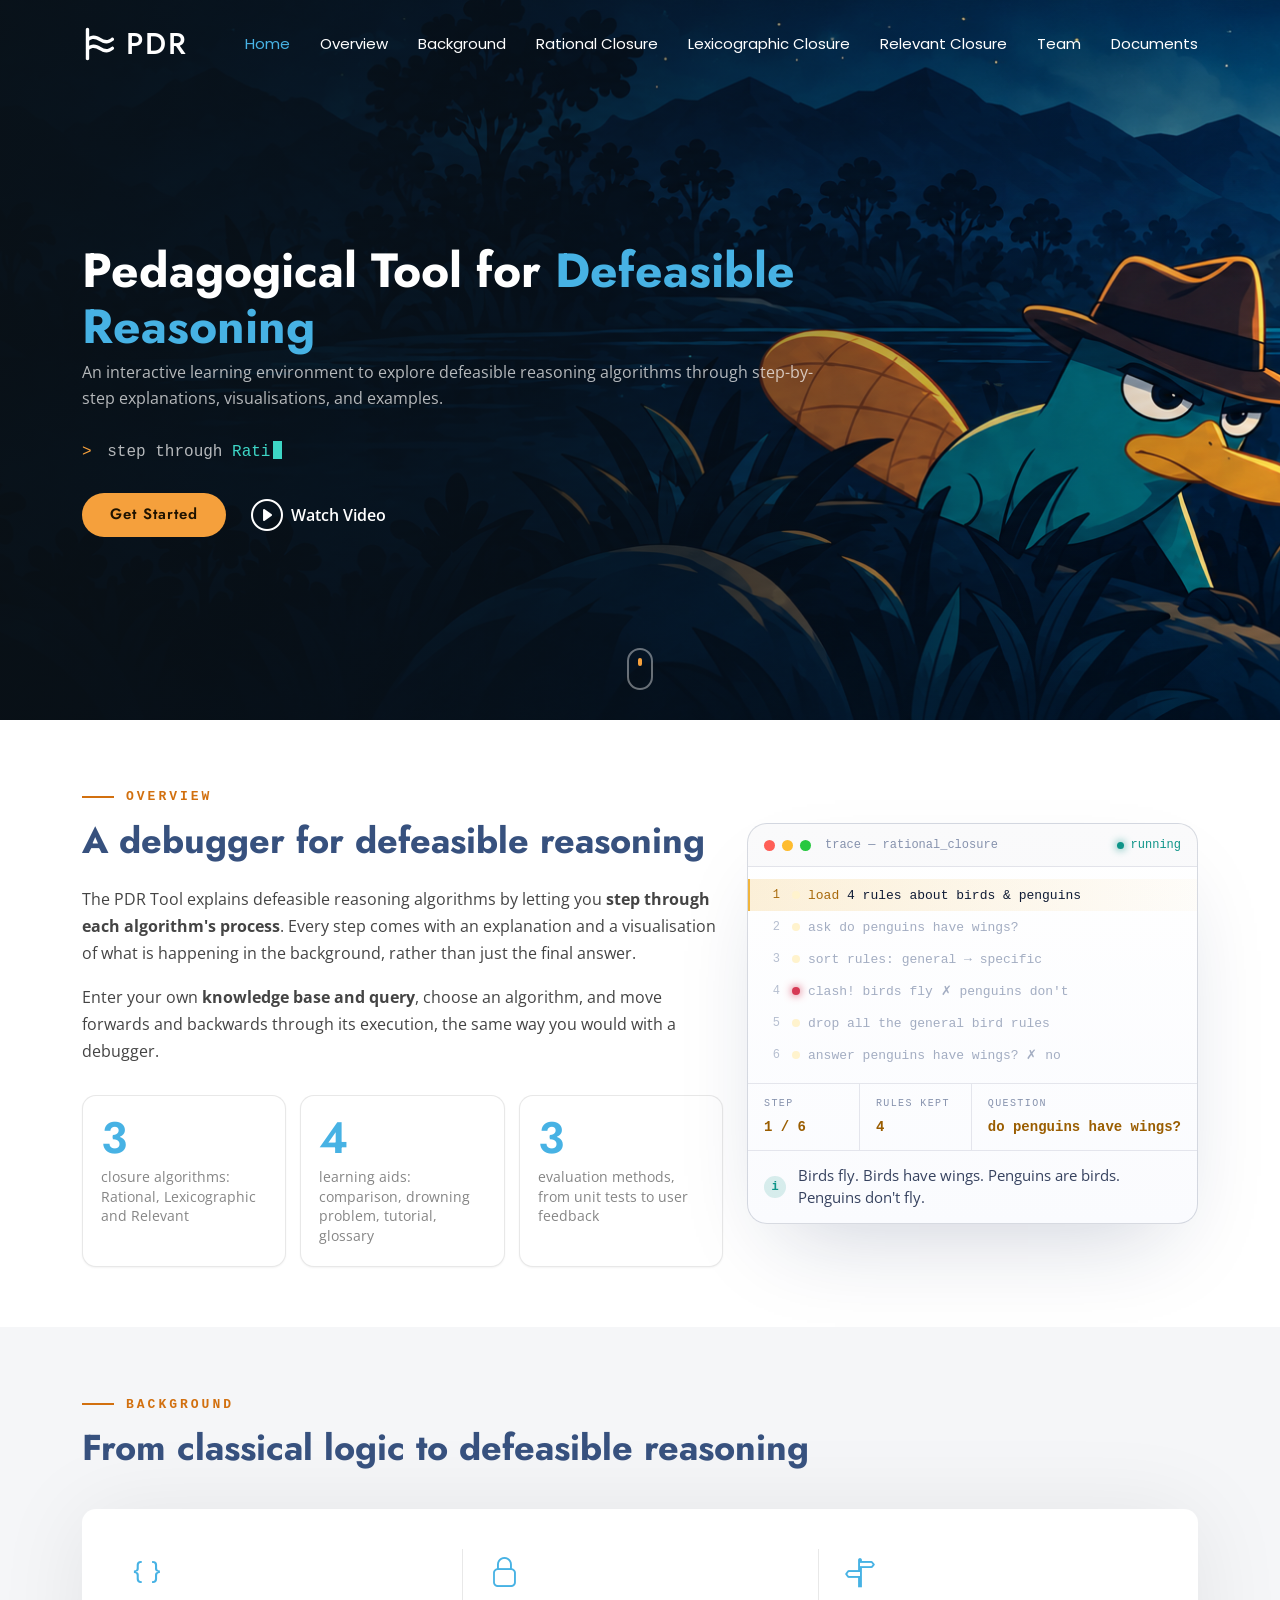
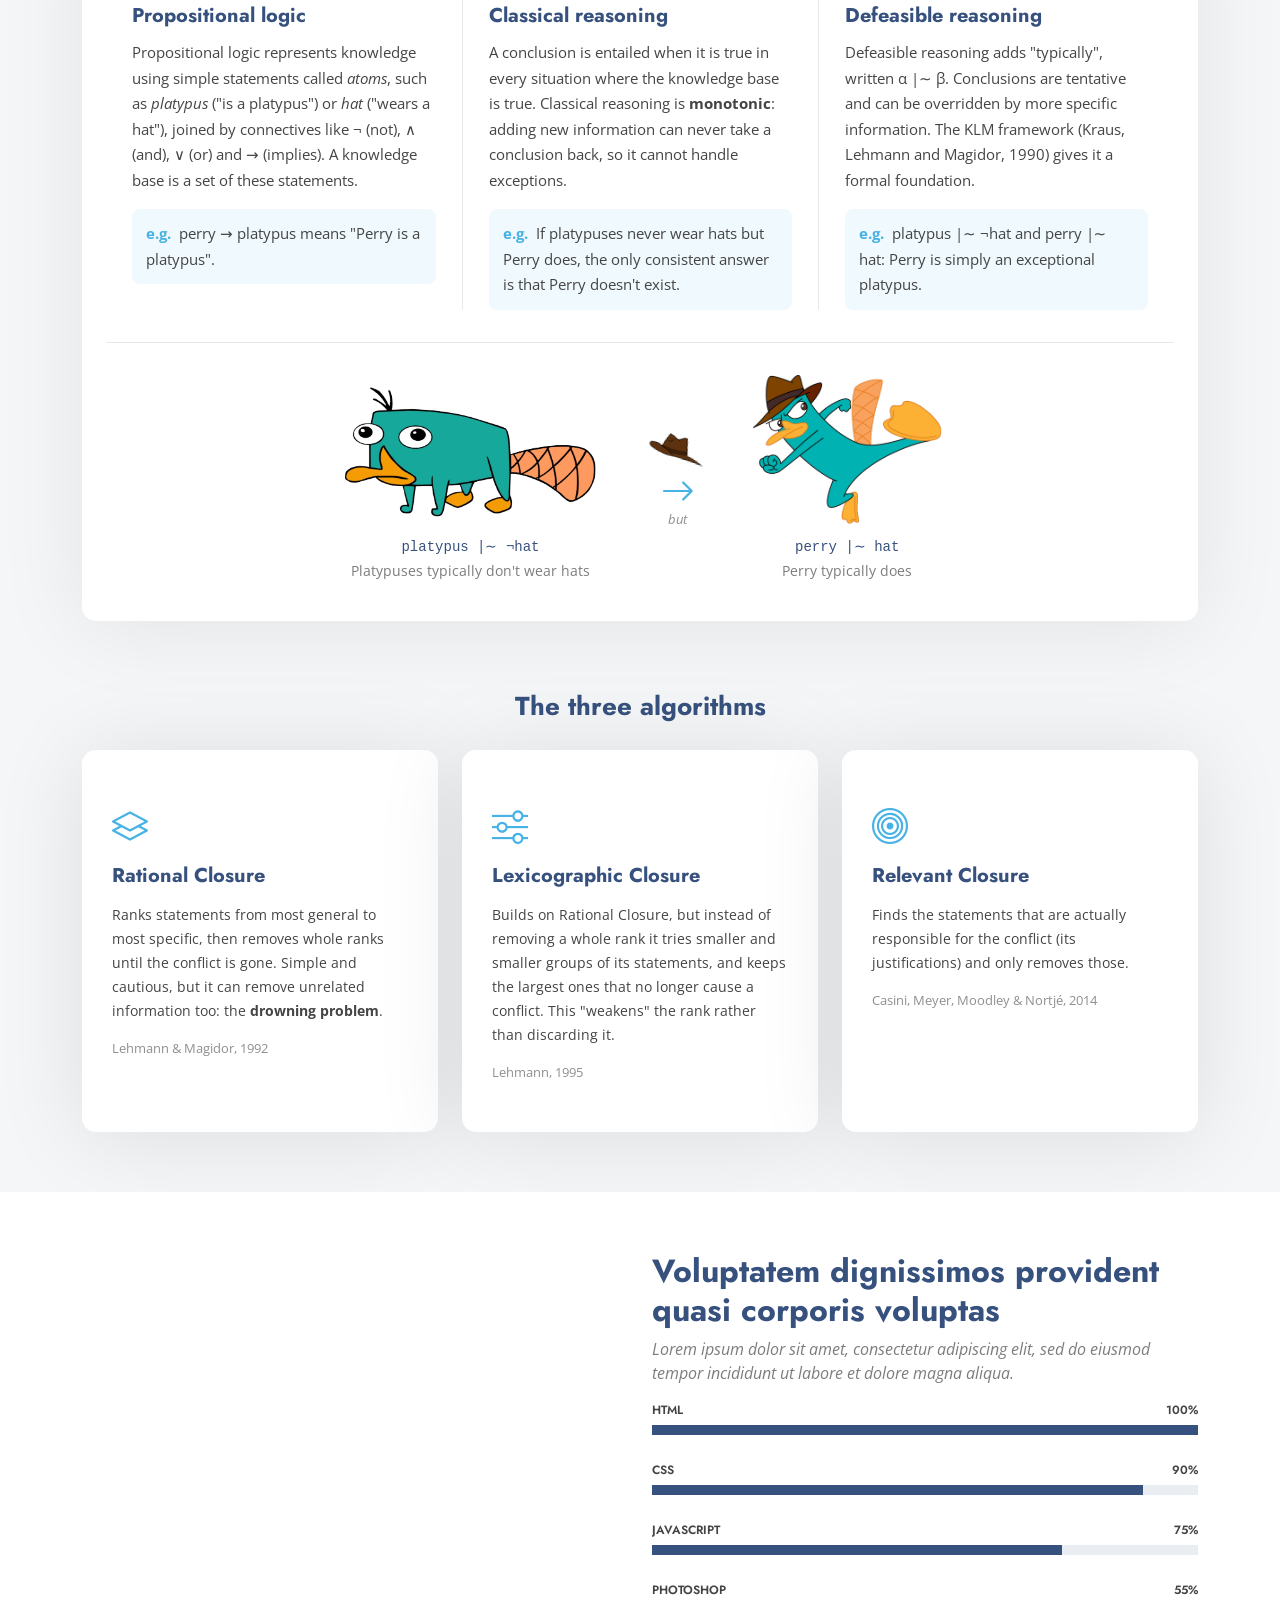
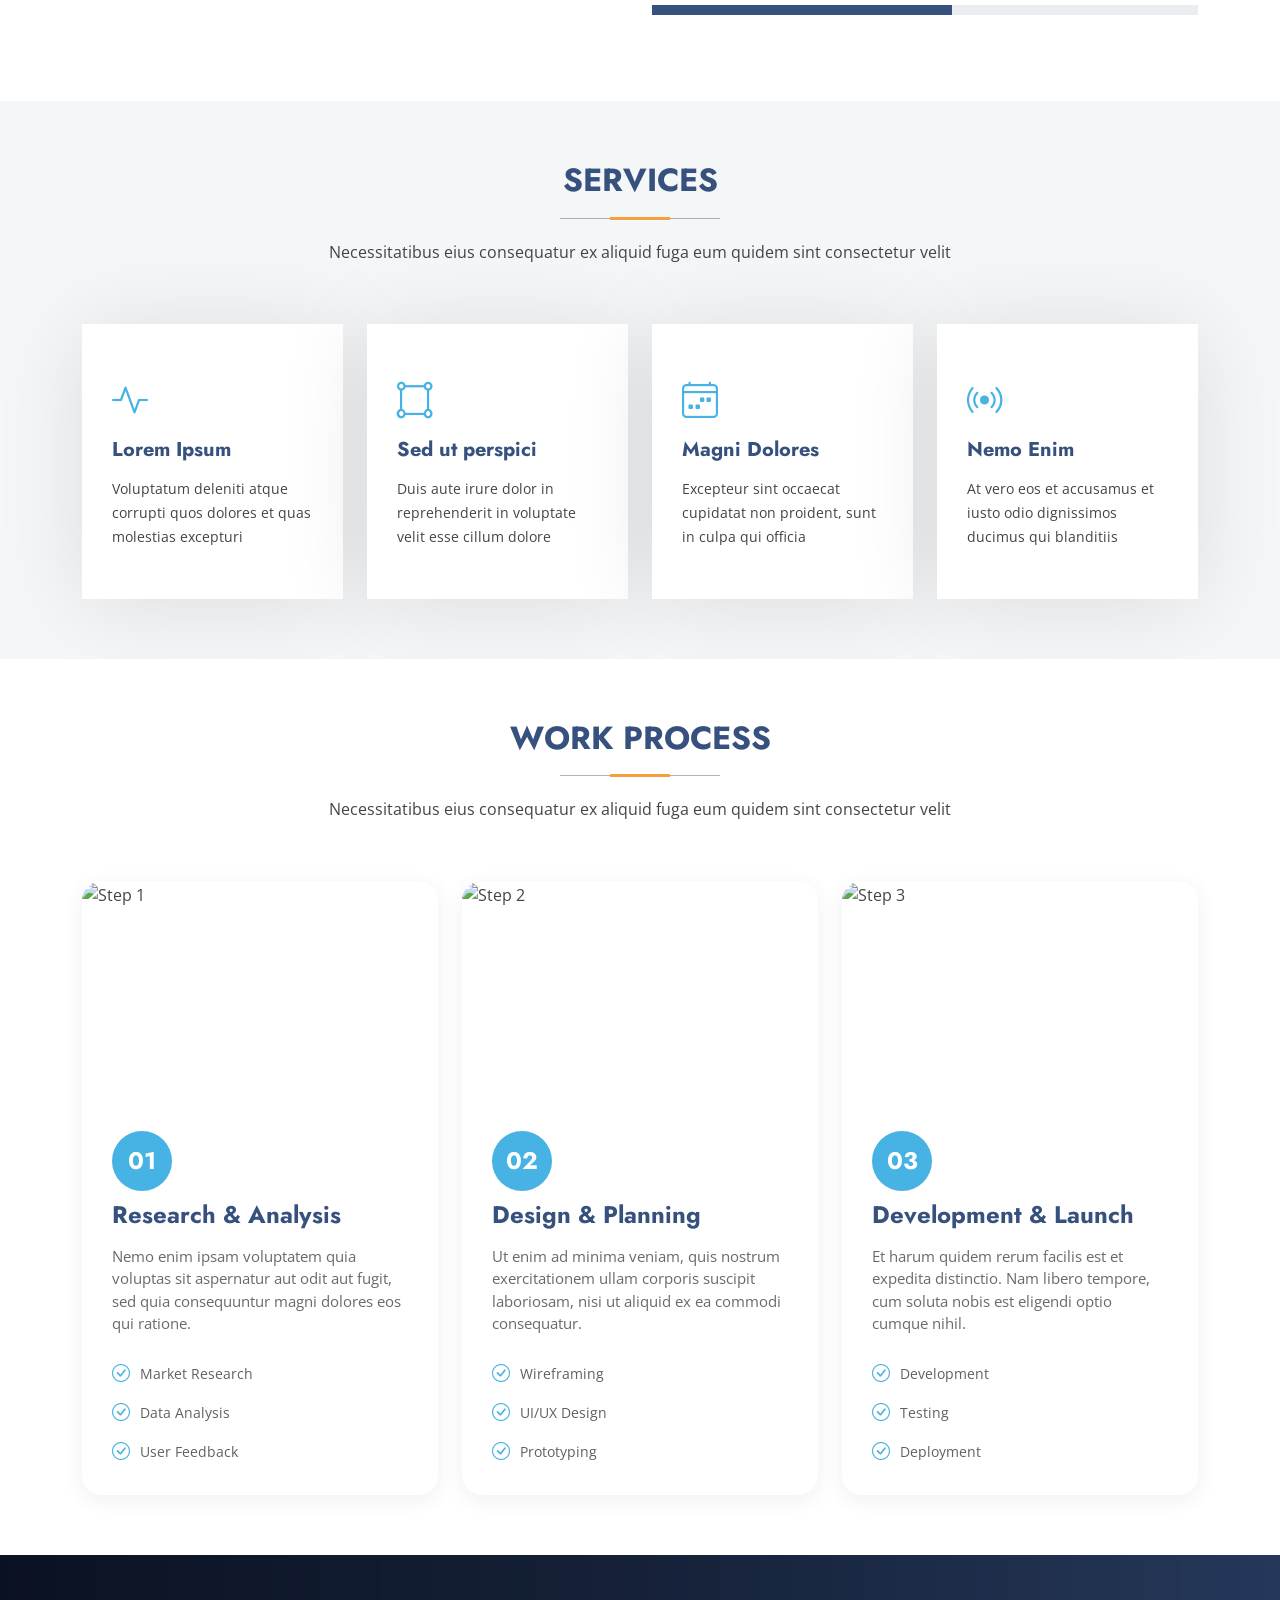
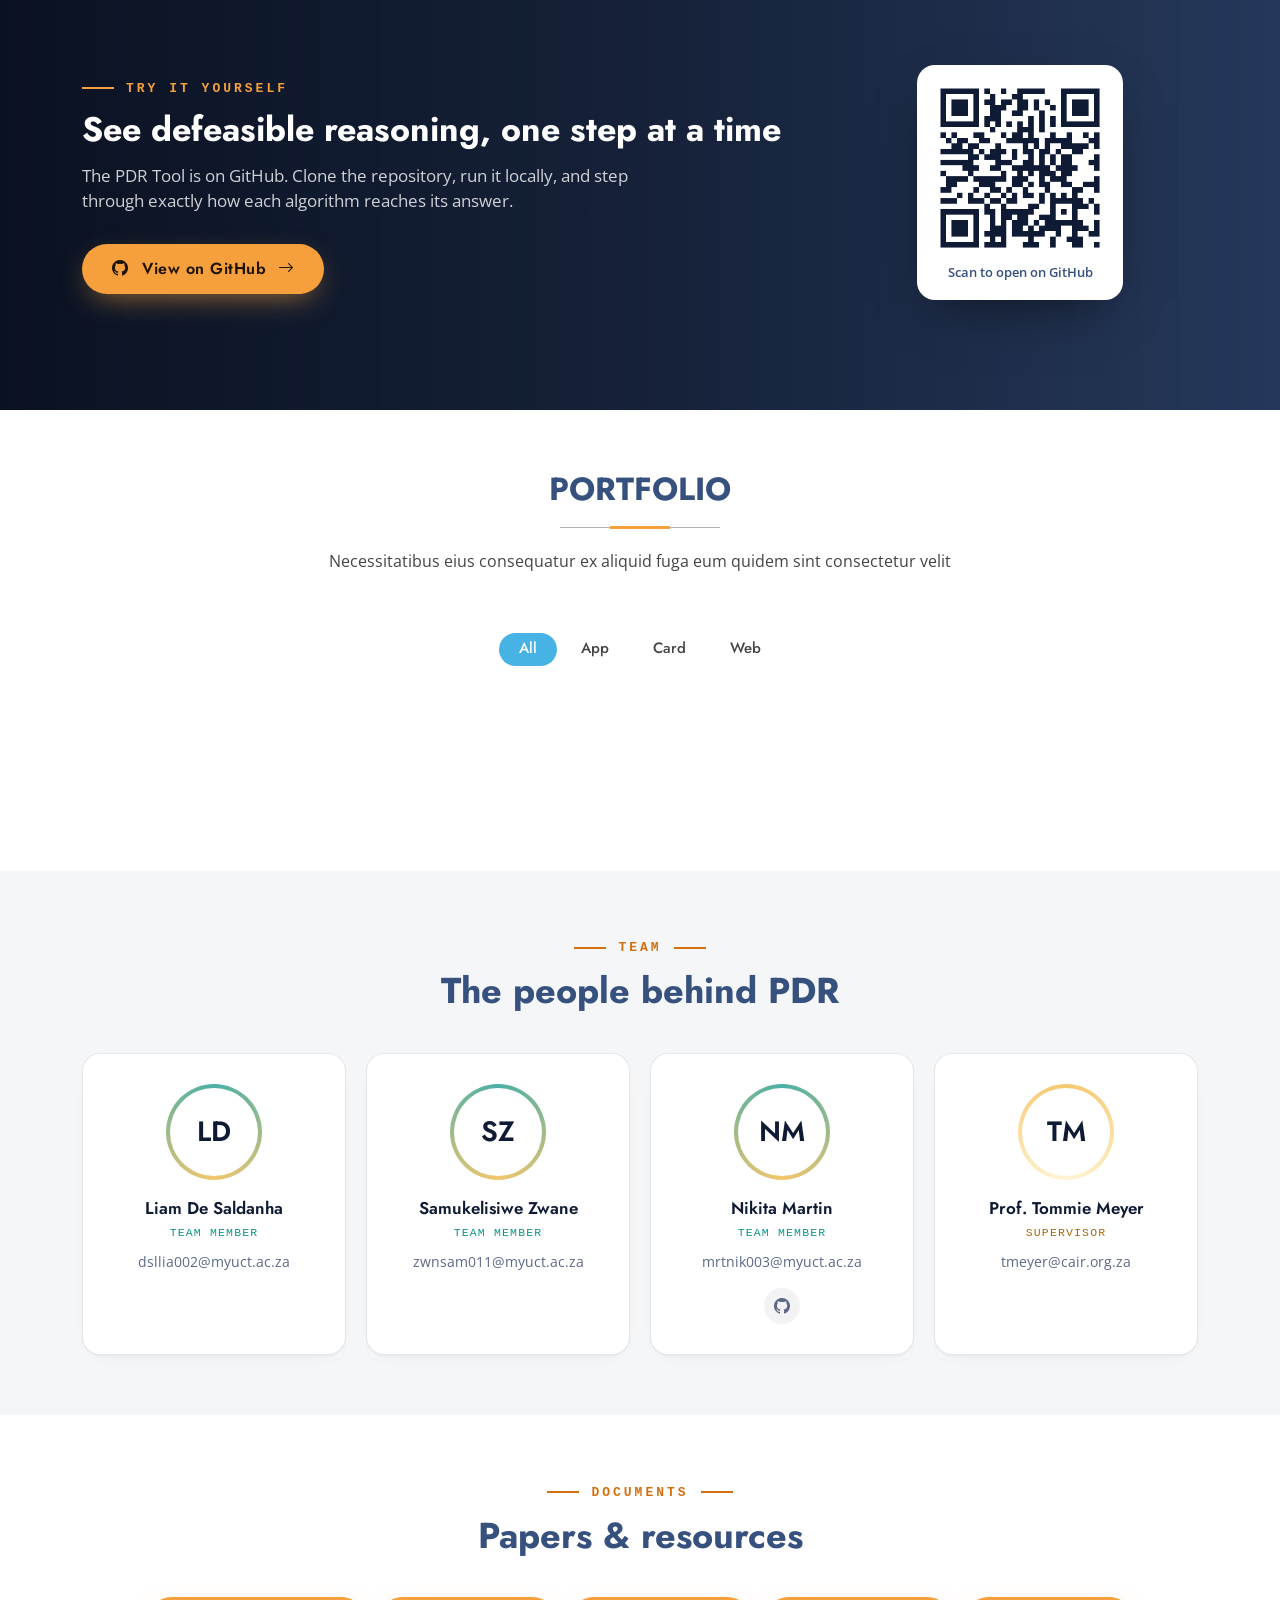
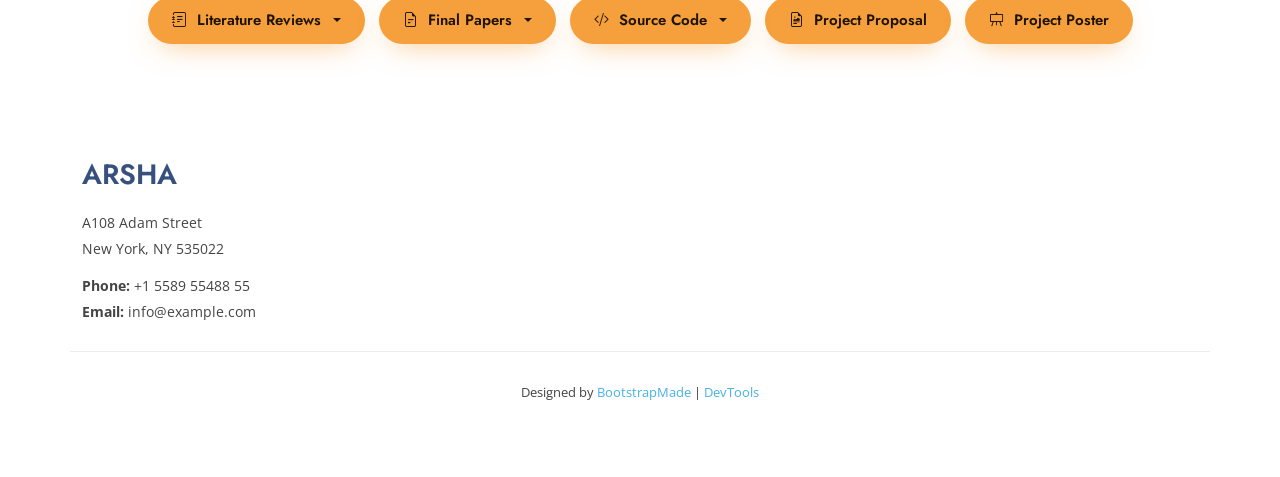
==== commit e6e587be: "added background, teams and doc section" ====
--- a/Arsha/index.html
+++ b/Arsha/index.html
@@ -58,7 +58,6 @@
           <li><a href="#relevantclosure">Relevant Closure</a></li>
           <li><a href="#team">Team</a></li>
           <li><a href="#documents">Documents</a></li>
-          <!-- <li><a href="blog.html">Blog</a></li> -->
           <!-- <li class="dropdown"><a href="#"><span>Dropdown</span> <i class="bi bi-chevron-down toggle-dropdown"></i></a>
             <ul>
               <li><a href="#">Dropdown 1</a></li>
@@ -168,25 +167,6 @@
                 <span class="trace-status" id="traceStatus"><i></i><em>running</em></span>
               </div>
 
-              <!-- <div class="trace-code">
-                <div class="trace-cursor"></div>
-                <div class="ln" data-ranks="&mdash;" data-note="Load the knowledge base and the query."><span class="lno">1</span><span class="mark"></span><span class="code"><span class="k">load</span> KB = {p<span class="s">&rarr;</span>b, b<span class="s">|&sim;</span>f, b<span class="s">|&sim;</span>w, p<span class="s">|&sim;</span>&not;f}</span></div>
-                <div class="ln" data-ranks="&mdash;" data-note="Read each &quot;typically&quot; as &quot;always&quot; for the classical checks."><span class="lno">2</span><span class="mark"></span><span class="code"><span class="k">materialise</span> &alpha;<span class="s">|&sim;</span>&beta; &rArr; &alpha;<span class="s">&rarr;</span>&beta;</span></div>
-                <div class="ln" data-ranks="&mdash;" data-note="The KB entails &not;p, so penguins are exceptional."><span class="lno">3</span><span class="mark"></span><span class="code"><span class="k">exceptional?</span> p <span class="ok">yes</span> &middot; b <span class="bad">no</span></span></div>
-                <div class="ln" data-ranks="0" data-note="The most typical statements go to rank 0."><span class="lno">4</span><span class="mark"></span><span class="code">rank[0] &larr; {b<span class="s">|&sim;</span>f, b<span class="s">|&sim;</span>w}</span></div>
-                <div class="ln" data-ranks="0, 1" data-note="The more specific penguin rule lands in rank 1."><span class="lno">5</span><span class="mark"></span><span class="code">rank[1] &larr; {p<span class="s">|&sim;</span>&not;f}</span></div>
-                <div class="ln" data-ranks="0, 1, &infin;" data-note="Classical facts always hold, so they sit in rank &infin;."><span class="lno">6</span><span class="mark"></span><span class="code">rank[&infin;] &larr; {p<span class="s">&rarr;</span>b}</span></div>
-                <div class="ln bp" data-ranks="1, &infin;" data-note="All ranks together entail &not;p, so Rational Closure discards the whole of rank 0."><span class="lno">7</span><span class="mark"></span><span class="code"><span class="k">if</span> R &#8872; &not;p: <span class="k">discard</span> rank[0]</span></div>
-                <div class="ln" data-ranks="1, &infin;" data-note="With ranks 1 and &infin; only, &not;p no longer follows, so it stops removing."><span class="lno">8</span><span class="mark"></span><span class="code"><span class="k">check</span> R &#8872; &not;p ? <span class="ok">no &rarr; stop</span></span></div>
-                <div class="ln" data-ranks="1, &infin;" data-note="p &rarr; w doesn't follow from {p &rarr; &not;f, p &rarr; b}. The wings drowned with rank 0."><span class="lno">9</span><span class="mark"></span><span class="code"><span class="k">return</span> p&rarr;w ? <span class="bad">&#10007; not entailed</span></span></div>
-              </div>
-
-              <div class="trace-watch">
-                <div><small>STEP</small><b id="traceStep">8 / 8</b></div>
-                <div><small>RANKS</small><b id="traceRanks">1, &infin;</b></div>
-                <div><small>QUERY</small><b>p |&sim; w</b></div>
-              </div> -->
-              
               <div class="trace-code">
                 <div class="trace-cursor"></div>
                 <div class="ln" data-ranks="4" data-note="Birds fly. Birds have wings. Penguins are birds. Penguins don't fly."><span class="lno">1</span><span class="mark"></span><span class="code"><span class="k">load</span> 4 rules about birds &amp; penguins</span></div>
@@ -212,61 +192,100 @@
       </div>
     </section><!-- /Overview Section -->
 
-    <!-- Background Section -->
-    <section id="why-us" class="section why-us light-background" data-builder="section">
-
-      <div class="container-fluid">
-
-        <div class="row gy-4">
-
-          <div class="col-lg-7 d-flex flex-column justify-content-center order-2 order-lg-1">
-
-            <div class="content px-xl-5" data-aos="fade-up" data-aos-delay="100">
-              <h3><span>Eum ipsam laborum deleniti </span><strong>velit pariatur architecto aut nihil</strong></h3>
-              <p>
-                Lorem ipsum dolor sit amet, consectetur adipiscing elit, sed do eiusmod tempor incididunt ut labore et dolore magna aliqua. Duis aute irure dolor in reprehenderit
-              </p>
-            </div>
-
-            <div class="faq-container px-xl-5" data-aos="fade-up" data-aos-delay="200">
-
-              <div class="faq-item faq-active">
-
-                <h3><span>01</span> Non consectetur a erat nam at lectus urna duis?</h3>
-                <div class="faq-content">
-                  <p>Feugiat pretium nibh ipsum consequat. Tempus iaculis urna id volutpat lacus laoreet non curabitur gravida. Venenatis lectus magna fringilla urna porttitor rhoncus dolor purus non.</p>
-                </div>
-                <i class="faq-toggle bi bi-chevron-right"></i>
-              </div><!-- End Faq item-->
-
-              <div class="faq-item">
-                <h3><span>02</span> Feugiat scelerisque varius morbi enim nunc faucibus a pellentesque?</h3>
-                <div class="faq-content">
-                  <p>Dolor sit amet consectetur adipiscing elit pellentesque habitant morbi. Id interdum velit laoreet id donec ultrices. Fringilla phasellus faucibus scelerisque eleifend donec pretium. Est pellentesque elit ullamcorper dignissim. Mauris ultrices eros in cursus turpis massa tincidunt dui.</p>
-                </div>
-                <i class="faq-toggle bi bi-chevron-right"></i>
-              </div><!-- End Faq item-->
-
-              <div class="faq-item">
-                <h3><span>03</span> Dolor sit amet consectetur adipiscing elit pellentesque?</h3>
-                <div class="faq-content">
-                  <p>Eleifend mi in nulla posuere sollicitudin aliquam ultrices sagittis orci. Faucibus pulvinar elementum integer enim. Sem nulla pharetra diam sit amet nisl suscipit. Rutrum tellus pellentesque eu tincidunt. Lectus urna duis convallis convallis tellus. Urna molestie at elementum eu facilisis sed odio morbi quis</p>
-                </div>
-                <i class="faq-toggle bi bi-chevron-right"></i>
-              </div><!-- End Faq item-->
-
-            </div>
-
-          </div>
-
-          <div class="col-lg-5 order-1 order-lg-2 why-us-img">
-            <img src="assets/img/why-us.png" class="img-fluid" alt="" data-aos="zoom-in" data-aos-delay="100">
-          </div>
-        </div>
-
-      </div>
-
-    </section><!-- /Why Us Section -->
+        <!-- Background Section -->
+    <section id="background" class="background section light-background">
+
+      <div class="container section-head" data-aos="fade-up">
+        <span class="section-eyebrow">Background</span>
+        <h2>From classical logic to defeasible reasoning</h2>
+      </div>
+
+      <div class="container">
+
+        <!-- One box: propositional logic, classical reasoning, defeasible reasoning -->
+        <div class="background-box" data-aos="fade-up" data-aos-delay="100">
+          <div class="row gy-4">
+
+            <div class="col-lg-4 background-topic">
+              <i class="bi bi-braces topic-icon"></i>
+              <h4>Propositional logic</h4>
+              <p>Propositional logic represents knowledge using simple statements called <em>atoms</em>, such as <em>platypus</em> ("is a platypus") or <em>hat</em> ("wears a hat"), joined by connectives like &not; (not), &and; (and), &or; (or) and &rarr; (implies). A knowledge base is a set of these statements.</p>
+              <p class="topic-example"><span>e.g.</span> perry &rarr; platypus means "Perry is a platypus".</p>
+            </div>
+
+            <div class="col-lg-4 background-topic">
+              <i class="bi bi-lock topic-icon"></i>
+              <h4>Classical reasoning</h4>
+              <p>A conclusion is entailed when it is true in every situation where the knowledge base is true. Classical reasoning is <strong>monotonic</strong>: adding new information can never take a conclusion back, so it cannot handle exceptions.</p>
+              <p class="topic-example"><span>e.g.</span> If platypuses never wear hats but Perry does, the only consistent answer is that Perry doesn't exist.</p>
+            </div>
+
+            <div class="col-lg-4 background-topic">
+              <i class="bi bi-signpost-split topic-icon"></i>
+              <h4>Defeasible reasoning</h4>
+              <p>Defeasible reasoning adds "typically", written &alpha; |&sim; &beta;. Conclusions are tentative and can be overridden by more specific information. The KLM framework (Kraus, Lehmann and Magidor, 1990) gives it a formal foundation.</p>
+              <p class="topic-example"><span>e.g.</span> platypus |&sim; &not;hat and perry |&sim; hat: Perry is simply an exceptional platypus.</p>
+            </div>
+
+            <!-- Perry example: no hat -> hat -->
+            <div class="perry-strip">
+              <figure class="perry-fig">
+                <img src="assets/img/perry-plain.svg" alt="Perry the platypus without a hat">
+                <figcaption><code>platypus |&sim; &not;hat</code><span>Platypuses typically don't wear hats</span></figcaption>
+              </figure>
+
+              <div class="perry-arrow">
+                <img src="assets/img/perry-hat-only.svg" alt="" class="perry-hat">
+                <i class="bi bi-arrow-right"></i>
+                <span>but</span>
+              </div>
+
+              <figure class="perry-fig">
+                <img src="assets/img/perry.svg" alt="Perry the platypus wearing his hat">
+                <figcaption><code>perry |&sim; hat</code><span>Perry typically does</span></figcaption>
+              </figure>
+            </div>
+
+          </div>
+        </div>
+
+        <!-- The three algorithms -->
+        <h3 class="background-sub" data-aos="fade-up">The three algorithms</h3>
+
+        <div class="row gy-4 services">
+
+          <div class="col-lg-4" data-aos="fade-up" data-aos-delay="100">
+            <div class="service-item">
+              <div class="icon"><i class="bi bi-layers"></i></div>
+              <h4>Rational Closure</h4>
+              <p>Ranks statements from most general to most specific, then removes whole ranks until the conflict is gone. Simple and cautious, but it can remove unrelated information too: the <strong>drowning problem</strong>.</p>
+              <span class="algo-cite">Lehmann &amp; Magidor, 1992</span>
+            </div>
+          </div>
+
+          <div class="col-lg-4" data-aos="fade-up" data-aos-delay="200">
+            <div class="service-item">
+              <div class="icon"><i class="bi bi-sliders"></i></div>
+              <h4>Lexicographic Closure</h4>
+              <p>Builds on Rational Closure, but instead of removing a whole rank it tries smaller and smaller groups of its statements, and keeps the largest ones that no longer cause a conflict. This "weakens" the rank rather than discarding it.</p>
+              <span class="algo-cite">Lehmann, 1995</span>
+            </div>
+          </div>
+
+          <div class="col-lg-4" data-aos="fade-up" data-aos-delay="300">
+            <div class="service-item">
+              <div class="icon"><i class="bi bi-bullseye"></i></div>
+              <h4>Relevant Closure</h4>
+              <p>Finds the statements that are actually responsible for the conflict (its justifications) and only removes those.</p>
+              <span class="algo-cite">Casini, Meyer, Moodley &amp; Nortj&eacute;, 2014</span>
+            </div>
+          </div>
+
+        </div>
+
+      </div>
+
+    </section><!-- /Background Section -->
 
     <!-- Skills Section -->
     <section id="skills" class="skills section">
@@ -477,22 +496,28 @@
     </section><!-- /Work Process Section -->
 
     <!-- Call To Action Section -->
-    <section id="call-to-action" class="call-to-action section dark-background">
-
-      <img src="assets/img/bg/bg-8.webp" alt="">
+    <section id="call-to-action" class="call-to-action cta-perry section dark-background">
+
+      <img src="assets/img/Moonlit Platypus Spy Mission.png" alt="">
 
       <div class="container">
-
-        <div class="row" data-aos="zoom-in" data-aos-delay="100">
-          <div class="col-xl-9 text-center text-xl-start">
-            <h3>Call To Action</h3>
-            <p>Duis aute irure dolor in reprehenderit in voluptate velit esse cillum dolore eu fugiat nulla pariatur. Excepteur sint occaecat cupidatat non proident, sunt in culpa qui officia deserunt mollit anim id est laborum.</p>
-          </div>
-          <div class="col-xl-3 cta-btn-container text-center">
-            <a class="cta-btn align-middle" href="#">Call To Action</a>
-          </div>
-        </div>
-
+        <div class="row align-items-center gy-4" data-aos="zoom-in" data-aos-delay="100">
+
+          <div class="col-lg-8 text-center text-lg-start">
+            <span class="cta-eyebrow">Try it yourself</span>
+            <h3>See defeasible reasoning, one step at a time</h3>
+            <p>The PDR Tool is on GitHub. Clone the repository, run it locally, and step through exactly how each algorithm reaches its answer.</p>
+            <a class="cta-btn" href="https://github.com/Kita-m17/PDR_Tool" target="_blank" rel="noopener"><i class="bi bi-github"></i> View on GitHub <i class="bi bi-arrow-right"></i></a>
+          </div>
+
+          <div class="col-lg-4 text-center">
+            <a class="cta-qr" href="https://github.com/Kita-m17/PDR_Tool" target="_blank" rel="noopener">
+              <img src="assets/img/pdr-github-qr.png" alt="QR code linking to the PDR Tool on GitHub">
+              <span>Scan to open on GitHub</span>
+            </a>
+          </div>
+
+        </div>
       </div>
 
     </section><!-- /Call To Action Section -->
@@ -618,151 +643,126 @@
     </section><!-- /Portfolio Section -->
 
     <!-- Team Section -->
-    <section id="team" class="team section">
-
-      <!-- Section Title -->
-      <div class="container section-title" data-aos="fade-up">
-        <h2>Team</h2>
-        <p>Necessitatibus eius consequatur ex aliquid fuga eum quidem sint consectetur velit</p>
-      </div><!-- End Section Title -->
+    <section id="team" class="pdr-team section light-background">
+
+      <div class="container section-head text-center" data-aos="fade-up">
+        <span class="section-eyebrow">Team</span>
+        <h2>The people behind PDR</h2>
+      </div>
 
       <div class="container">
-
-        <div class="row gy-4">
-
-          <div class="col-lg-6" data-aos="fade-up" data-aos-delay="100">
-            <div class="team-member d-flex align-items-start">
-              <div class="pic"><img src="assets/img/person/person-m-7.webp" class="img-fluid" alt=""></div>
-              <div class="member-info">
-                <h4>Liam De Saldanha</h4>
-                <span>Team Member</span>
-                <p>Explicabo voluptatem mollitia et repellat qui dolorum quasi</p>
-                <div class="social">
-                  <a href=""> <i class="bi bi-linkedin"></i> </a>
-                </div>
-              </div>
-            </div>
-          </div><!-- End Team Member -->
-
-          <div class="col-lg-6" data-aos="fade-up" data-aos-delay="200">
-            <div class="team-member d-flex align-items-start">
-              <div class="pic"><img src="assets/img/person/person-f-8.webp" class="img-fluid" alt=""></div>
-              <div class="member-info">
-                <h4>Samukelisiwe Zwane</h4>
-                <span>Team Member</span>
-                <p>Aut maiores voluptates amet et quis praesentium qui senda para</p>
-                <div class="social">
-                  <a href=""> <i class="bi bi-linkedin"></i> </a>
-                </div>
-              </div>
-            </div>
-          </div><!-- End Team Member -->
-
-          <div class="col-lg-6" data-aos="fade-up" data-aos-delay="400">
-            <div class="team-member d-flex align-items-start">
-              <div class="pic"><img src="assets/img/person/person-f-4.webp" class="img-fluid" alt=""></div>
-              <div class="member-info">
-                <h4>Nikita Martin</h4>
-                <span>Team Member</span>
-                <p>Dolorum tempora officiis odit laborum officiis et et accusamus</p>
-                <div class="social">
-                  <a href=""> <i class="bi bi-linkedin"></i> </a>
-                </div>
-              </div>
-            </div>
-          </div><!-- End Team Member -->
-
-          <div class="col-lg-6" data-aos="fade-up" data-aos-delay="100">
-            <div class="team-member d-flex align-items-start">
-              <div class="pic"><img src="assets/img/person/person-m-6.webp" class="img-fluid" alt=""></div>
-              <div class="member-info">
-                <h4>Prof. Tommie Meyer</h4>
-                <span>Supervisor</span>
-                <p>Explicabo voluptatem mollitia et repellat qui dolorum quasi</p>
-                <div class="social">
-                  <a href=""> <i class="bi bi-linkedin"></i> </a>
-                </div>
-              </div>
-            </div>
-          </div><!-- End Team Member -->
-
-        </div>
-
+        <div class="pdr-team-grid">
+
+          <div data-aos="fade-up">
+            <div class="pdr-member">
+              <div class="pdr-avatar"><span>LD</span></div>
+              <h3>Liam De Saldanha</h3>
+              <span class="pdr-role">Team member</span>
+              <a class="pdr-email" href="mailto:dsllia002@myuct.ac.za">dsllia002@myuct.ac.za</a>
+              <div class="pdr-social">
+                <!-- <a class="linkedin" href="https://www.linkedin.com/in/LIAM-LINKEDIN" target="_blank" rel="noopener" aria-label="Liam De Saldanha on LinkedIn"><i class="bi bi-linkedin"></i></a> -->
+                <!-- <a class="github" href="https://github.com/LIAM-GITHUB" target="_blank" rel="noopener" aria-label="Liam De Saldanha on GitHub"><i class="bi bi-github"></i></a> -->
+              </div>
+            </div>
+          </div>
+
+          <div data-aos="fade-up" data-aos-delay="100">
+            <div class="pdr-member">
+              <div class="pdr-avatar"><span>SZ</span></div>
+              <h3>Samukelisiwe Zwane</h3>
+              <span class="pdr-role">Team member</span>
+              <a class="pdr-email" href="mailto:zwnsam011@myuct.ac.za">zwnsam011@myuct.ac.za</a>
+              <div class="pdr-social">
+                <!-- <a class="linkedin" href="https://www.linkedin.com/in/SAMUKELISIWE-LINKEDIN" target="_blank" rel="noopener" aria-label="Samukelisiwe Zwane on LinkedIn"><i class="bi bi-linkedin"></i></a> -->
+                <!-- <a class="github" href="https://github.com/SAMUKELISIWE-GITHUB" target="_blank" rel="noopener" aria-label="Samukelisiwe Zwane on GitHub"><i class="bi bi-github"></i></a> -->
+              </div>
+            </div>
+          </div>
+
+          <div data-aos="fade-up" data-aos-delay="200">
+            <div class="pdr-member">
+              <div class="pdr-avatar"><span>NM</span></div>
+              <h3>Nikita Martin</h3>
+              <span class="pdr-role">Team member</span>
+              <a class="pdr-email" href="mailto:mrtnik003@myuct.ac.za">mrtnik003@myuct.ac.za</a>
+              <div class="pdr-social">
+                <!-- <a class="linkedin" href="https://www.linkedin.com/in/NIKITA-LINKEDIN" target="_blank" rel="noopener" aria-label="Nikita Martin on LinkedIn"><i class="bi bi-linkedin"></i></a> -->
+                <a class="github" href="https://github.com/Kita-m17" target="_blank" rel="noopener" aria-label="Nikita Martin on GitHub"><i class="bi bi-github"></i></a>
+              </div>
+            </div>
+          </div>
+
+          <div data-aos="fade-up" data-aos-delay="300">
+            <div class="pdr-member sup">
+              <div class="pdr-avatar"><span>TM</span></div>
+              <h3>Prof. Tommie Meyer</h3>
+              <span class="pdr-role">Supervisor</span>
+              <a class="pdr-email" href="mailto:tmeyer@cair.org.za">tmeyer@cair.org.za</a>
+              <div class="pdr-social">
+                <!-- <a class="linkedin" href="https://www.linkedin.com/in/TOMMIE-LINKEDIN" target="_blank" rel="noopener" aria-label="Prof. Tommie Meyer on LinkedIn"><i class="bi bi-linkedin"></i></a> -->
+              </div>
+            </div>
+          </div>
+
+        </div>
       </div>
 
     </section><!-- /Team Section -->
-
-    <!-- Faq 2 Section -->
-    <section id="faq-2" class="faq-2 section light-background">
-
-      <!-- Section Title -->
-      <div class="container section-title" data-aos="fade-up">
-        <h2>Frequently Asked Questions</h2>
-        <p>Magnam dolores commodi suscipit. Necessitatibus eius consequatur ex aliquid fuga eum quidem. Sit sint consectetur velit. Quisquam quos quisquam cupiditate. Et nemo qui impedit suscipit alias ea. Quia fugiat sit in iste officiis commodi quidem hic quas.</p>
-      </div><!-- End Section Title -->
+    
+
+    <!-- Documents Section -->
+    <section id="documents" class="pdr-documents section">
+
+      <div class="container section-head text-center" data-aos="fade-up">
+        <span class="section-eyebrow">Documents</span>
+        <h2>Papers &amp; resources</h2>
+      </div>
 
       <div class="container">
-
-        <div class="row justify-content-center">
-
-          <div class="col-lg-10">
-
-            <div class="faq-container">
-
-              <div class="faq-item faq-active" data-aos="fade-up" data-aos-delay="200">
-                <i class="faq-icon bi bi-question-circle"></i>
-                <h3>Non consectetur a erat nam at lectus urna duis?</h3>
-                <div class="faq-content">
-                  <p>Feugiat pretium nibh ipsum consequat. Tempus iaculis urna id volutpat lacus laoreet non curabitur gravida. Venenatis lectus magna fringilla urna porttitor rhoncus dolor purus non.</p>
-                </div>
-                <i class="faq-toggle bi bi-chevron-right"></i>
-              </div><!-- End Faq item-->
-
-              <div class="faq-item" data-aos="fade-up" data-aos-delay="300">
-                <i class="faq-icon bi bi-question-circle"></i>
-                <h3>Feugiat scelerisque varius morbi enim nunc faucibus a pellentesque?</h3>
-                <div class="faq-content">
-                  <p>Dolor sit amet consectetur adipiscing elit pellentesque habitant morbi. Id interdum velit laoreet id donec ultrices. Fringilla phasellus faucibus scelerisque eleifend donec pretium. Est pellentesque elit ullamcorper dignissim. Mauris ultrices eros in cursus turpis massa tincidunt dui.</p>
-                </div>
-                <i class="faq-toggle bi bi-chevron-right"></i>
-              </div><!-- End Faq item-->
-
-              <div class="faq-item" data-aos="fade-up" data-aos-delay="400">
-                <i class="faq-icon bi bi-question-circle"></i>
-                <h3>Dolor sit amet consectetur adipiscing elit pellentesque?</h3>
-                <div class="faq-content">
-                  <p>Eleifend mi in nulla posuere sollicitudin aliquam ultrices sagittis orci. Faucibus pulvinar elementum integer enim. Sem nulla pharetra diam sit amet nisl suscipit. Rutrum tellus pellentesque eu tincidunt. Lectus urna duis convallis convallis tellus. Urna molestie at elementum eu facilisis sed odio morbi quis</p>
-                </div>
-                <i class="faq-toggle bi bi-chevron-right"></i>
-              </div><!-- End Faq item-->
-
-              <div class="faq-item" data-aos="fade-up" data-aos-delay="500">
-                <i class="faq-icon bi bi-question-circle"></i>
-                <h3>Ac odio tempor orci dapibus. Aliquam eleifend mi in nulla?</h3>
-                <div class="faq-content">
-                  <p>Dolor sit amet consectetur adipiscing elit pellentesque habitant morbi. Id interdum velit laoreet id donec ultrices. Fringilla phasellus faucibus scelerisque eleifend donec pretium. Est pellentesque elit ullamcorper dignissim. Mauris ultrices eros in cursus turpis massa tincidunt dui.</p>
-                </div>
-                <i class="faq-toggle bi bi-chevron-right"></i>
-              </div><!-- End Faq item-->
-
-              <div class="faq-item" data-aos="fade-up" data-aos-delay="600">
-                <i class="faq-icon bi bi-question-circle"></i>
-                <h3>Tempus quam pellentesque nec nam aliquam sem et tortor consequat?</h3>
-                <div class="faq-content">
-                  <p>Molestie a iaculis at erat pellentesque adipiscing commodo. Dignissim suspendisse in est ante in. Nunc vel risus commodo viverra maecenas accumsan. Sit amet nisl suscipit adipiscing bibendum est. Purus gravida quis blandit turpis cursus in</p>
-                </div>
-                <i class="faq-toggle bi bi-chevron-right"></i>
-              </div><!-- End Faq item-->
-
-            </div>
-
-          </div>
-
-        </div>
-
-      </div>
-
-    </section><!-- /Faq 2 Section -->
+        <div class="pdr-res-buttons" data-aos="fade-up">
+
+          <!-- Literature reviews -->
+          <div class="dropdown">
+            <button class="pdr-res-btn dropdown-toggle" type="button" data-bs-toggle="dropdown" aria-expanded="false">
+              <i class="bi bi-journal-text"></i> Literature Reviews
+            </button>
+            <ul class="dropdown-menu pdr-res-menu">
+              <li><a class="dropdown-item" href="../documents/PDR_Nikita_LR.pdf" target="_blank" rel="noopener"><i class="bi bi-file-earmark-pdf"></i><span>Nikita Martin</span></a></li>
+              <li><a class="dropdown-item" href="../documents/PDR_Samukelisiwe_LR.pdf" target="_blank" rel="noopener"><i class="bi bi-file-earmark-pdf"></i><span>Samukelisiwe Zwane</span></a></li>
+              <li><a class="dropdown-item" href="../documents/PDR_Liam_LR.pdf" target="_blank" rel="noopener"><i class="bi bi-file-earmark-pdf"></i><span>Liam De Saldanha</span></a></li>
+            </ul>
+          </div>
+
+          <!-- Final papers -->
+          <div class="dropdown">
+            <button class="pdr-res-btn dropdown-toggle" type="button" data-bs-toggle="dropdown" aria-expanded="false">
+              <i class="bi bi-file-earmark-text"></i> Final Papers
+            </button>
+            <ul class="dropdown-menu pdr-res-menu">
+              <li><a class="dropdown-item" href="../documents/PDR_Liam_FP.pdf" target="_blank" rel="noopener"><i class="bi bi-file-earmark-pdf"></i><span>Rational Closure<small>Nikita Martin</small></span></a></li>
+              <li><a class="dropdown-item" href="../documents/PDR_Nikita_FP.pdf" target="_blank" rel="noopener"><i class="bi bi-file-earmark-pdf"></i><span>Lexicographic Closure<small>Samukelisiwe Zwane</small></span></a></li>
+              <li><a class="dropdown-item" href="../documents/PDR_Samukelisiwe_FP.pdf" target="_blank" rel="noopener"><i class="bi bi-file-earmark-pdf"></i><span>Relevant Closure<small>Liam De Saldanha</small></span></a></li>
+            </ul>
+          </div>
+
+          <!-- Source code: download + GitHub in one -->
+          <div class="dropdown">
+            <button class="pdr-res-btn dropdown-toggle" type="button" data-bs-toggle="dropdown" aria-expanded="false">
+              <i class="bi bi-code-slash"></i> Source Code
+            </button>
+            <ul class="dropdown-menu pdr-res-menu">
+              <li><a class="dropdown-item" href="code/PDR_Tool.zip" download><i class="bi bi-file-earmark-zip"></i><span>Download source (.zip)<small>Submitted version</small></span></a></li>
+              <li><a class="dropdown-item" href="https://github.com/Kita-m17/PDR_Tool" target="_blank" rel="noopener"><i class="bi bi-github"></i><span>View on GitHub<small>Latest version</small></span></a></li>
+            </ul>
+          </div>
+
+          <a class="pdr-res-btn" href="../documents/Project_Proposal.pdf" target="_blank" rel="noopener"><i class="bi bi-file-earmark-richtext"></i> Project Proposal</a>
+          <a class="pdr-res-btn" href="../documents/PDR_Poster_submitted.pdf" target="_blank" rel="noopener"><i class="bi bi-easel"></i> Project Poster</a>
+
+        </div>
+      </div>
+
+    </section><!-- /Documents Section -->
   </main>
 
   <footer id="footer" class="footer">
--- a/Arsha/assets/css/main.css
+++ b/Arsha/assets/css/main.css
@@ -17,6 +17,13 @@
   --nav-font: "Poppins",  sans-serif;
 }
 
+:root {
+  --gold: #f5a03c;       /* orange */
+  --gold-dark: #e8871c;  /* hover: a slightly deeper orange */
+  --gold-text: #1f1300;  /* dark text on the button */
+  --gold-ink: #d2700f;   /* deeper orange: readable as small text on white */
+}
+
 /* Global Colors - The following color variables are used throughout the website. Updating them here will change the color scheme of the entire website */
 :root { 
   --background-color: #ffffff; /* Background color for the entire website, including individual sections */
@@ -80,58 +87,6 @@
 h1, h2, h3, h4, h5, h6 {
   color: var(--heading-color);
   font-family: var(--heading-font);
-}
-
-/* PHP Email Form Messages
-------------------------------*/
-.php-email-form .error-message {
-  display: none;
-  background: #df1529;
-  color: #ffffff;
-  text-align: left;
-  padding: 15px;
-  margin-bottom: 24px;
-  font-weight: 600;
-}
-
-.php-email-form .sent-message {
-  display: none;
-  color: #ffffff;
-  background: #059652;
-  text-align: center;
-  padding: 15px;
-  margin-bottom: 24px;
-  font-weight: 600;
-}
-
-.php-email-form .loading {
-  display: none;
-  background: var(--surface-color);
-  text-align: center;
-  padding: 15px;
-  margin-bottom: 24px;
-}
-
-.php-email-form .loading:before {
-  content: "";
-  display: inline-block;
-  border-radius: 50%;
-  width: 24px;
-  height: 24px;
-  margin: 0 10px -6px 0;
-  border: 3px solid var(--accent-color);
-  border-top-color: var(--surface-color);
-  animation: php-email-form-loading 1s linear infinite;
-}
-
-@keyframes php-email-form-loading {
-  0% {
-    transform: rotate(0deg);
-  }
-
-  100% {
-    transform: rotate(360deg);
-  }
 }
 
 /*--------------------------------------------------------------
@@ -167,8 +122,9 @@
 
 .header .btn-getstarted,
 .header .btn-getstarted:focus {
-  color: var(--contrast-color);
-  background: var(--accent-color);
+  color: var(--gold-text);
+  background: var(--gold);
+  font-weight: 600;
   font-size: 14px;
   padding: 8px 25px;
   margin: 0 0 0 30px;
@@ -178,8 +134,8 @@
 
 .header .btn-getstarted:hover,
 .header .btn-getstarted:focus:hover {
-  color: var(--contrast-color);
-  background: color-mix(in srgb, var(--accent-color), transparent 15%);
+  color: var(--gold-text);
+  background: var(--gold-dark);
 }
 
 .logo-white {
@@ -704,7 +660,7 @@
   right: 15px;
   bottom: -15px;
   z-index: 99999;
-  background-color: var(--accent-color);
+  background-color: var(--gold);
   width: 44px;
   height: 44px;
   border-radius: 50px;
@@ -713,13 +669,13 @@
 
 .scroll-top i {
   font-size: 24px;
-  color: var(--contrast-color);
+  color: var(--gold-text);
   line-height: 0;
 }
 
 .scroll-top:hover {
-  background-color: color-mix(in srgb, var(--accent-color), transparent 20%);
-  color: var(--contrast-color);
+  background-color: var(--gold-dark);
+  color: var(--gold-text);
 }
 
 .scroll-top.active {
@@ -831,7 +787,7 @@
   display: block;
   width: 60px;
   height: 3px;
-  background: var(--accent-color);
+  background: var(--gold);
   left: 0;
   right: 0;
   bottom: 0;
@@ -856,7 +812,12 @@
   font-weight: 600;
   letter-spacing: 3px;
   text-transform: uppercase;
-  color: var(--accent-color);
+  color: var(--gold-ink);
+}
+
+/* on dark sections, use the bright orange */
+.dark-background .section-eyebrow {
+  color: var(--gold);
 }
 
 .section-eyebrow::before {
@@ -930,10 +891,10 @@
 }
 
 .hero .btn-get-started {
-  color: var(--contrast-color);
-  background: var(--accent-color);
+  color: var(--gold-text);
+  background: var(--gold);
   font-family: var(--heading-font);
-  font-weight: 500;
+  font-weight: 600;
   font-size: 15px;
   letter-spacing: 1px;
   display: inline-block;
@@ -943,8 +904,8 @@
 }
 
 .hero .btn-get-started:hover {
-  color: var(--contrast-color);
-  background: color-mix(in srgb, var(--accent-color), transparent 15%);
+  color: var(--gold-text);
+  background: var(--gold-dark);
 }
 
 .hero .btn-watch-video {
@@ -964,11 +925,11 @@
 }
 
 .hero .btn-watch-video:hover {
-  color: var(--accent-color);
+  color: var(--gold);
 }
 
 .hero .btn-watch-video:hover i {
-  color: color-mix(in srgb, var(--accent-color), transparent 15%);
+  color: var(--gold);
 }
 
 .hero .animated {
@@ -1002,7 +963,7 @@
 }
 
 .hero .typed-line .prompt {
-  color: var(--accent-color);
+  color: var(--gold);
   margin-right: 6px;
 }
 
@@ -1041,12 +1002,12 @@
   height: 8px;
   margin-left: -2px;
   border-radius: 2px;
-  background: var(--accent-color);
+  background: var(--gold);
   animation: scroll-cue 1.8s ease-in-out infinite;
 }
 
 .hero .scroll-cue:hover {
-  border-color: var(--accent-color);
+  border-color: var(--gold);
 }
 
 @keyframes scroll-cue {
@@ -1078,148 +1039,486 @@
   }
 }
 
+
 /*--------------------------------------------------------------
-# Clients Section
+# Background Section
 --------------------------------------------------------------*/
-.clients {
-  padding: 12px 0;
-}
-
-.clients .swiper {
-  padding: 10px 0;
-}
-
-.clients .swiper-wrapper {
-  height: auto;
-}
-
-.clients .swiper-slide img {
-  transition: 0.3s;
-  padding: 0 10px;
-}
-
-.clients .swiper-slide img:hover {
-  transform: scale(1.1);
-}
-
-/*--------------------------------------------------------------
-# Overview Section
---------------------------------------------------------------*/
-/* .overview p {
+.background .background-box {
+  padding: 40px 36px;
+  background: var(--surface-color);
+  border-radius: 14px;
+  box-shadow: 0px 5px 90px 0px rgba(0, 0, 0, 0.08);
+}
+
+.background .topic-icon {
+  font-size: 30px;
+  color: var(--accent-color);
+}
+
+.background .background-topic h4 {
+  margin: 10px 0 12px;
+  font-size: 20px;
+  font-weight: 700;
+}
+
+.background .background-topic p {
+  font-size: 15px;
   line-height: 1.7;
 }
 
-.overview .overview-eval {
-  margin: 20px 0 0 0;
-  padding-top: 20px;
-  border-top: 1px solid color-mix(in srgb, var(--default-color), transparent 85%);
-  font-size: 0.95rem;
-  color: color-mix(in srgb, var(--default-color), transparent 20%);
-}
-
-.overview .overview-img {
+.background .topic-example {
+  margin: 0;
+  padding: 12px 14px;
+  border-radius: 8px;
+  background: color-mix(in srgb, var(--accent-color), transparent 92%);
+  font-size: 14px;
+}
+
+.background .topic-example span {
+  margin-right: 4px;
+  font-weight: 700;
+  color: var(--accent-color);
+}
+
+@media (min-width: 992px) {
+  .background .background-topic {
+    padding: 0 26px;
+  }
+
+  .background .background-topic + .background-topic {
+    border-left: 1px solid color-mix(in srgb, var(--default-color), transparent 88%);
+  }
+}
+
+.background .background-sub {
+  margin: 70px 0 28px;
+  text-align: center;
+  font-size: 26px;
+  font-weight: 700;
+}
+
+.background .service-item {
+  padding: 40px 30px;
+  border-radius: 14px;
+}
+
+.background .algo-cite {
   display: block;
-  width: 100%;
-  height: 100%;
-  min-height: 320px;
-  max-height: 420px;
-  object-fit: cover;
-  border-radius: 14px;
-  box-shadow: 0 1px 2px rgba(0, 0, 0, 0.05);
-}
-
-.overview ul {
+  margin-top: 16px;
+  font-size: 13px;
+  color: color-mix(in srgb, var(--default-color), transparent 40%);
+}
+
+.background .limitations ul {
   list-style: none;
   padding: 0;
-}
-
-.overview ul li {
-  padding-bottom: 5px;
+  margin: 0 0 22px 0;
+}
+
+.background .limitations li {
+  display: flex;
+  gap: 12px;
+  padding: 12px 0;
+  font-size: 15px;
+  border-bottom: 1px solid color-mix(in srgb, var(--default-color), transparent 90%);
+}
+
+.background .limitations li i {
+  font-size: 18px;
+  line-height: 1.5;
+  color: #e5566b;
+}
+
+.background .limitations-gap {
   display: flex;
   align-items: center;
-}
-
-.overview ul i {
+  gap: 10px;
+  margin: 0;
+  font-weight: 600;
+  color: var(--heading-color);
+}
+
+.background .limitations-gap i {
   font-size: 20px;
-  padding-right: 4px;
   color: var(--accent-color);
 }
 
-.overview .read-more {
-  color: var(--accent-color);
-  font-family: var(--heading-font);
-  font-weight: 500;
-  font-size: 16px;
-  letter-spacing: 1px;
-  padding: 8px 28px;
-  border-radius: 5px;
-  transition: 0.3s;
-  display: inline-flex;
+@media (max-width: 575px) {
+  .background .background-box {
+    padding: 28px 22px;
+  }
+}
+
+/* Perry example strip inside the Background box */
+/* Perry example strip inside the Background box */
+.background .perry-strip {
+  display: flex;
   align-items: center;
   justify-content: center;
-  border: 2px solid var(--accent-color);
-}
-
-.overview .read-more i {
-  font-size: 18px;
-  margin-left: 5px;
-  line-height: 0;
-  transition: 0.3s;
-}
-
-.overview .read-more:hover {
-  background: var(--accent-color);
-  color: var(--contrast-color);
-}
-
-.overview .read-more:hover i {
-  transform: translate(5px, 0);
-}
-
-.overview .overview-stats {
+  gap: 40px;
+  margin-top: 32px;
+  padding-top: 32px;
+  border-top: 1px solid color-mix(in srgb, var(--default-color), transparent 88%);
+}
+
+.background .perry-fig {
+  margin: 0;
+  text-align: center;
+}
+
+.background .perry-fig img {
+  height: 150px;
+  width: auto;
+  max-width: 100%;
+  transition: transform 0.3s ease;
+}
+
+.background .perry-fig:hover img {
+  transform: translateY(-4px) rotate(-2deg);
+}
+
+.background .perry-fig figcaption {
+  margin-top: 12px;
+  font-size: 14px;
+}
+
+.background .perry-fig code {
+  display: block;
+  margin-bottom: 2px;
+  font-family: "JetBrains Mono", ui-monospace, Menlo, Consolas, monospace;
+  font-size: 14px;
+  color: var(--heading-color);
+}
+
+.background .perry-fig figcaption span {
+  color: color-mix(in srgb, var(--default-color), transparent 30%);
+}
+
+.background .perry-arrow {
+  display: flex;
+  flex-direction: column;
+  align-items: center;
+  gap: 2px;
+  color: var(--accent-color);
+}
+
+.background .perry-hat {
+  width: 70px;
+  height: auto;
+  animation: perry-hat-bob 2.4s ease-in-out infinite;
+}
+
+.background .perry-arrow i {
+  font-size: 34px;
+  line-height: 1;
+  animation: perry-nudge 1.8s ease-in-out infinite;
+}
+
+.background .perry-arrow span {
+  font-size: 13px;
+  font-style: italic;
+  color: color-mix(in srgb, var(--default-color), transparent 40%);
+}
+
+@keyframes perry-nudge {
+  50% { transform: translateX(6px); }
+}
+
+@keyframes perry-hat-bob {
+  50% { transform: translateY(-6px) rotate(-6deg); }
+}
+
+@media (max-width: 575px) {
+  .background .perry-strip {
+    flex-direction: column;
+    gap: 16px;
+  }
+
+  .background .perry-fig img {
+    height: 120px;
+  }
+
+  .background .perry-arrow i {
+    animation: none;
+    transform: rotate(90deg);
+  }
+}
+
+@media (prefers-reduced-motion: reduce) {
+  .background .perry-hat,
+  .background .perry-arrow i {
+    animation: none;
+  }
+}
+
+/*--------------------------------------------------------------
+# Team & Documents
+--------------------------------------------------------------*/
+.pdr-team,
+.pdr-documents {
+  --pdr-teal: #0d9488;
+  --pdr-gold: #f0b43c;
+  --pdr-gold-ink: #a8690a;
+  --pdr-text: #0f1b35;
+  --pdr-muted: #5b6886;
+  --pdr-dim: #8692ad;
+  --pdr-line: rgba(20, 35, 80, 0.10);
+  --pdr-line2: rgba(20, 35, 80, 0.17);
+  --pdr-mono: "JetBrains Mono", ui-monospace, Menlo, Consolas, monospace;
+  --pdr-ease: cubic-bezier(0.2, 0.8, 0.2, 1);
+}
+
+/* centred section label: a line on both sides */
+.section-head.text-center .section-eyebrow::after {
+  content: "";
+  width: 32px;
+  height: 2px;
+  background: currentColor;
+}
+
+/* ---------- team ---------- */
+.pdr-team-grid {
   display: grid;
-  grid-template-columns: repeat(3, 1fr);
-  gap: 14px;
-  margin-top: 30px;
-}
-
-.overview .overview-stat {
-  padding: 20px 18px;
+  grid-template-columns: repeat(4, 1fr);
+  gap: 20px;
+}
+
+.pdr-member {
+  height: 100%;
+  padding: 30px 20px;
+  text-align: center;
   background: var(--surface-color);
-  border: 1px solid color-mix(in srgb, var(--default-color), transparent 88%);
-  border-radius: 14px;
-  box-shadow: 0 1px 2px rgba(0, 0, 0, 0.05);
-  transition: transform 0.3s ease, border-color 0.3s ease, box-shadow 0.3s ease;
-}
-
-.overview .overview-stat:hover {
-  transform: translateY(-4px);
-  border-color: color-mix(in srgb, var(--accent-color), transparent 50%);
-  box-shadow: 0 14px 30px -18px rgba(0, 0, 0, 0.25);
-}
-
-.overview .overview-stat b {
+  border: 1px solid var(--pdr-line);
+  border-radius: 18px;
+  box-shadow: 0 1px 2px rgba(20, 35, 80, 0.04), 0 8px 24px -16px rgba(20, 35, 80, 0.12);
+  transition: transform 0.35s var(--pdr-ease), border-color 0.35s, box-shadow 0.35s;
+}
+
+.pdr-member:hover {
+  transform: translateY(-6px);
+  border-color: var(--pdr-line2);
+}
+
+.pdr-avatar {
+  position: relative;
+  width: 96px;
+  height: 96px;
+  margin: 0 auto 18px;
+  border-radius: 50%;
+  display: grid;
+  place-items: center;
+}
+
+.pdr-avatar::before {
+  content: "";
+  position: absolute;
+  inset: 0;
+  border-radius: 50%;
+  background: conic-gradient(from 0deg, var(--pdr-teal), var(--pdr-gold), var(--pdr-teal));
+  opacity: 0.75;
+  animation: pdr-spin 8s linear infinite;
+  animation-play-state: paused;
+}
+
+.pdr-member:hover .pdr-avatar::before {
+  opacity: 1;
+  animation-play-state: running;
+}
+
+.pdr-avatar span {
+  position: relative;
+  width: 88px;
+  height: 88px;
+  border-radius: 50%;
+  display: grid;
+  place-items: center;
+  background: var(--surface-color);
+  font-family: var(--heading-font);
+  font-size: 28px;
+  font-weight: 600;
+  color: var(--pdr-text);
+}
+
+.pdr-member h3 {
+  margin: 0;
+  font-size: 17px;
+  font-weight: 600;
+  color: var(--pdr-text);
+}
+
+.pdr-role {
+  display: inline-block;
+  margin-top: 6px;
+  font-family: var(--pdr-mono);
+  font-size: 11.5px;
+  letter-spacing: 0.1em;
+  text-transform: uppercase;
+  color: var(--pdr-teal);
+}
+
+.pdr-member.sup .pdr-role {
+  color: var(--pdr-gold-ink);
+}
+
+.pdr-member.sup .pdr-avatar::before {
+  background: conic-gradient(from 0deg, var(--pdr-gold), #fff1c7, var(--pdr-gold));
+}
+
+.pdr-social {
+  display: flex;
+  justify-content: center;
+  gap: 10px;
+  margin-top: 16px;
+}
+
+.pdr-social a {
+  width: 36px;
+  height: 36px;
+  border-radius: 50%;
+  display: grid;
+  place-items: center;
+  font-size: 16px;
+  color: var(--pdr-muted);
+  background: rgba(20, 35, 80, 0.05);
+  transition: color 0.25s, background 0.25s, transform 0.25s;
+}
+
+.pdr-social a:hover {
+  color: #ffffff;
+  transform: translateY(-2px);
+}
+
+.pdr-social a.email:hover {
+  background: var(--gold);
+  color: var(--gold-text);
+}
+
+.pdr-social a.linkedin:hover {
+  background: #0a66c2;
+}
+
+.pdr-social a.github:hover {
+  background: #24292f;
+}
+
+.pdr-email {
   display: block;
-  margin-bottom: 8px;
-  font-family: var(--heading-font);
-  font-size: 44px;
+  margin-top: 10px;
+  font-size: 13.5px;
+  color: var(--pdr-muted);
+  word-break: break-word;
+  transition: color 0.25s;
+}
+
+.pdr-email:hover {
+  color: var(--gold-ink);
+}
+
+/* hide the icon row when it has no links in it yet */
+.pdr-social:not(:has(a)) {
+  display: none;
+}
+
+@keyframes pdr-spin {
+  to { transform: rotate(360deg); }
+}
+
+/* ---------- documents ---------- */
+.pdr-docs {
+  display: flex;
+  flex-direction: column;
+  gap: 12px;
+  max-width: 860px;
+  margin-inline: auto;
+}
+
+.pdr-doc {
+  display: flex;
+  align-items: center;
+  gap: 18px;
+  padding: 18px 22px;
+  background: var(--surface-color);
+  border: 1px solid var(--pdr-line);
+  border-radius: 18px;
+  box-shadow: 0 1px 2px rgba(20, 35, 80, 0.04), 0 8px 24px -16px rgba(20, 35, 80, 0.12);
+  color: inherit;
+  transition: transform 0.35s var(--pdr-ease), border-color 0.35s, box-shadow 0.35s;
+}
+
+.pdr-doc:hover {
+  color: inherit;
+  border-color: var(--pdr-line2);
+  transform: translateX(6px);
+}
+
+.pdr-doc-icon {
+  flex: none;
+  width: 46px;
+  height: 46px;
+  border-radius: 13px;
+  display: grid;
+  place-items: center;
+  font-size: 22px;
+  background: rgba(245, 196, 94, 0.14);
+  color: var(--pdr-gold-ink);
+}
+
+.pdr-doc h3 {
+  margin: 0;
+  font-size: 16.5px;
   font-weight: 600;
-  line-height: 1;
-  color: var(--accent-color);
-}
-
-.overview .overview-stat span {
-  display: block;
-  font-size: 13.5px;
-  line-height: 1.45;
-  color: color-mix(in srgb, var(--default-color), transparent 35%);
-}
-
-@media (max-width: 575px) {
-  .overview .overview-stats {
+  color: var(--pdr-text);
+}
+
+.pdr-doc p {
+  margin: 0;
+  font-size: 14.5px;
+  color: var(--pdr-muted);
+}
+
+.pdr-soon {
+  flex: none;
+  margin-left: auto;
+  padding: 5px 10px;
+  border-radius: 999px;
+  border: 1px solid var(--pdr-line2);
+  font-family: var(--pdr-mono);
+  font-size: 11px;
+  letter-spacing: 0.1em;
+  text-transform: uppercase;
+  color: var(--pdr-dim);
+}
+
+/* ---------- responsive ---------- */
+@media (max-width: 1100px) {
+  .pdr-team-grid {
+    grid-template-columns: repeat(2, 1fr);
+  }
+}
+
+@media (max-width: 680px) {
+  .pdr-team-grid {
     grid-template-columns: 1fr;
   }
-} */
+
+  .pdr-doc {
+    display: grid;
+    grid-template-columns: 46px 1fr;
+    row-gap: 10px;
+  }
+
+  .pdr-soon {
+    grid-column: 2;
+    justify-self: start;
+    margin-left: 0;
+  }
+}
+
+@media (prefers-reduced-motion: reduce) {
+  .pdr-avatar::before {
+    animation: none;
+  }
+}
 
 /*--------------------------------------------------------------
 # Overview: layout, stat cards and animated trace window
@@ -1496,116 +1795,6 @@
   .trace, .trace * { animation: none !important; transition: none !important; }
 }
 
-/*--------------------------------------------------------------
-# Why Us Section
---------------------------------------------------------------*/
-.why-us {
-  padding: 30px 0;
-}
-
-.why-us .content h3 {
-  font-weight: 400;
-  font-size: 34px;
-}
-
-.why-us .content p {
-  color: color-mix(in srgb, var(--default-color), transparent 30%);
-}
-
-.why-us .faq-container .faq-item {
-  background-color: var(--surface-color);
-  position: relative;
-  padding: 20px;
-  margin-bottom: 20px;
-  box-shadow: 0px 5px 25px 0px rgba(0, 0, 0, 0.1);
-  overflow: hidden;
-}
-
-.why-us .faq-container .faq-item:last-child {
-  margin-bottom: 0;
-}
-
-.why-us .faq-container .faq-item h3 {
-  font-weight: 500;
-  font-size: 17px;
-  line-height: 24px;
-  margin: 0 30px 0 0;
-  transition: 0.3s;
-  cursor: pointer;
-}
-
-.why-us .faq-container .faq-item h3 span {
-  color: var(--accent-color);
-  padding-right: 5px;
-  font-weight: 600;
-}
-
-.why-us .faq-container .faq-item h3:hover {
-  color: var(--accent-color);
-}
-
-.why-us .faq-container .faq-item .faq-content {
-  display: grid;
-  grid-template-rows: 0fr;
-  transition: 0.3s ease-in-out;
-  visibility: hidden;
-  opacity: 0;
-}
-
-.why-us .faq-container .faq-item .faq-content p {
-  margin-bottom: 0;
-  overflow: hidden;
-}
-
-.why-us .faq-container .faq-item .faq-icon {
-  position: absolute;
-  top: 22px;
-  left: 20px;
-  font-size: 22px;
-  line-height: 0;
-  transition: 0.3s;
-  color: var(--accent-color);
-}
-
-.why-us .faq-container .faq-item .faq-toggle {
-  position: absolute;
-  top: 20px;
-  right: 20px;
-  font-size: 16px;
-  line-height: 0;
-  transition: 0.3s;
-  cursor: pointer;
-}
-
-.why-us .faq-container .faq-item .faq-toggle:hover {
-  color: var(--accent-color);
-}
-
-.why-us .faq-container .faq-active h3 {
-  color: var(--accent-color);
-}
-
-.why-us .faq-container .faq-active .faq-content {
-  grid-template-rows: 1fr;
-  visibility: visible;
-  opacity: 1;
-  padding-top: 10px;
-}
-
-.why-us .faq-container .faq-active .faq-toggle {
-  transform: rotate(90deg);
-  color: var(--accent-color);
-}
-
-.why-us .why-us-img {
-  display: flex;
-  align-items: center;
-  justify-content: center;
-}
-
-.why-us .why-us-img img {
-  max-height: 70%;
-}
 
 /*--------------------------------------------------------------
 # Skills Section
@@ -1865,6 +2054,10 @@
   clip-path: inset(0);
 }
 
+.call-to-action.cta-perry .cta-btn .bi-github {
+  margin: 0 8px 0 0;
+}
+
 .call-to-action img {
   position: fixed;
   top: 0;
@@ -1919,6 +2112,213 @@
 }
 
 /*--------------------------------------------------------------
+# Call To Action: Perry background + QR code
+--------------------------------------------------------------*/
+.call-to-action.cta-perry {
+  padding: 110px 0;
+}
+
+.call-to-action.cta-perry > img {
+  object-position: 70% center;
+}
+
+.call-to-action.cta-perry:before {
+  background: linear-gradient(90deg, rgba(6, 11, 24, 0.9) 0%, rgba(6, 11, 24, 0.65) 55%, rgba(6, 11, 24, 0.35) 100%);
+}
+
+.call-to-action .cta-eyebrow {
+  display: inline-flex;
+  align-items: center;
+  gap: 12px;
+  font-family: "JetBrains Mono", ui-monospace, Menlo, Consolas, monospace;
+  font-size: 13px;
+  font-weight: 600;
+  letter-spacing: 3px;
+  text-transform: uppercase;
+  color: var(--gold);
+}
+
+.call-to-action .cta-eyebrow::before {
+  content: "";
+  width: 32px;
+  height: 2px;
+  background: currentColor;
+}
+
+.call-to-action.cta-perry h3 {
+  margin: 12px 0;
+  font-size: 34px;
+  color: #ffffff;
+}
+
+.call-to-action.cta-perry p {
+  max-width: 560px;
+  font-size: 17px;
+  color: rgba(255, 255, 255, 0.8);
+}
+
+.call-to-action.cta-perry .cta-btn {
+  margin: 14px 0 0;
+  padding: 13px 30px;
+  border: 0;
+  background: var(--gold);
+  color: var(--gold-text);
+  font-weight: 600;
+  letter-spacing: 0.5px;
+  box-shadow: 0 10px 30px -10px rgba(245, 160, 60, 0.7);
+}
+
+.call-to-action.cta-perry .cta-btn i {
+  margin-left: 6px;
+  transition: transform 0.3s;
+}
+
+.call-to-action.cta-perry .cta-btn:hover {
+  border: 0;
+  background: var(--gold-dark);
+  color: var(--gold-text);
+  transform: translateY(-2px);
+}
+
+.call-to-action.cta-perry .cta-btn:hover i {
+  transform: translateX(4px);
+}
+
+/* white card holding the QR code */
+.call-to-action .cta-qr {
+  display: inline-flex;
+  flex-direction: column;
+  align-items: center;
+  gap: 10px;
+  padding: 18px;
+  background: #ffffff;
+  border-radius: 18px;
+  box-shadow: 0 20px 50px -20px rgba(0, 0, 0, 0.6);
+  transition: transform 0.3s ease;
+}
+
+.call-to-action .cta-qr:hover {
+  transform: translateY(-4px) rotate(-1deg);
+}
+
+/* stop the template treating the QR as a full-screen background */
+.call-to-action .cta-qr img {
+  position: static;
+  width: 170px;
+  height: 170px;
+  object-fit: contain;
+  z-index: auto;
+}
+
+.call-to-action .cta-qr span {
+  font-size: 13px;
+  font-weight: 600;
+  color: #37517e;
+}
+
+@media (max-width: 991px) {
+  .call-to-action.cta-perry p {
+    margin-inline: auto;
+  }
+
+  .call-to-action.cta-perry h3 {
+    font-size: 28px;
+  }
+}
+
+/* --------------- resources  --------------- */
+.pdr-documents {
+  overflow: visible;   /* so the dropdown menus aren't cut off */
+}
+
+.pdr-res-buttons {
+  display: flex;
+  flex-wrap: wrap;
+  justify-content: center;
+  gap: 14px;
+}
+
+.pdr-res-btn {
+  display: inline-flex;
+  align-items: center;
+  gap: 10px;
+  padding: 12px 24px;
+  border: 0;
+  border-radius: 50px;
+  font-family: var(--heading-font);
+  font-weight: 600;
+  font-size: 15px;
+  background: var(--gold);
+  color: var(--gold-text);
+  box-shadow: 0 10px 30px -12px rgba(245, 160, 60, 0.7);
+  cursor: pointer;
+  transition: background 0.25s, transform 0.25s;
+}
+
+.pdr-res-btn:hover,
+.pdr-res-btn.show {
+  background: var(--gold-dark);
+  color: var(--gold-text);
+  transform: translateY(-2px);
+}
+
+.pdr-res-btn.dropdown-toggle::after {
+  margin-left: 2px;
+  transition: transform 0.25s;
+}
+
+.pdr-res-btn.dropdown-toggle.show::after {
+  transform: rotate(180deg);
+}
+
+.pdr-res-menu {
+  min-width: 250px;
+  padding: 8px;
+  border: 1px solid var(--pdr-line);
+  border-radius: 14px;
+  box-shadow: 0 20px 40px -18px rgba(20, 35, 80, 0.35);
+}
+
+.pdr-res-menu.show {
+  animation: pdr-menu-in 0.2s ease;
+}
+
+.pdr-res-menu .dropdown-item {
+  display: flex;
+  align-items: center;
+  gap: 12px;
+  padding: 10px 12px;
+  border-radius: 10px;
+  font-size: 15px;
+  font-weight: 500;
+  white-space: normal;
+  color: var(--pdr-text);
+}
+
+.pdr-res-menu .dropdown-item i {
+  flex: none;
+  font-size: 18px;
+  color: var(--pdr-gold-ink);
+}
+
+.pdr-res-menu .dropdown-item small {
+  display: block;
+  font-size: 12.5px;
+  font-weight: 400;
+  color: var(--pdr-muted);
+}
+
+.pdr-res-menu .dropdown-item:hover,
+.pdr-res-menu .dropdown-item:focus {
+  background: rgba(245, 160, 60, 0.12);
+  color: var(--pdr-text);
+}
+
+@keyframes pdr-menu-in {
+  from { opacity: 0; }
+}
+
+/*--------------------------------------------------------------
 # Portfolio Section
 --------------------------------------------------------------*/
 .portfolio .portfolio-filters {
@@ -2145,384 +2545,7 @@
   margin-left: 8px;
 }
 
-/*--------------------------------------------------------------
-# Pricing Section
---------------------------------------------------------------*/
-.pricing .pricing-item {
-  background-color: var(--surface-color);
-  box-shadow: 0 3px 20px -2px rgba(0, 0, 0, 0.1);
-  border-top: 4px solid var(--background-color);
-  padding: 60px 40px;
-  height: 100%;
-  border-radius: 5px;
-}
-
-.pricing h3 {
-  font-weight: 600;
-  margin-bottom: 15px;
-  font-size: 20px;
-}
-
-.pricing h4 {
-  color: var(--accent-color);
-  font-size: 48px;
-  font-weight: 400;
-  font-family: var(--heading-font);
-  margin-bottom: 0;
-}
-
-.pricing h4 sup {
-  font-size: 28px;
-}
-
-.pricing h4 span {
-  color: color-mix(in srgb, var(--default-color), transparent 50%);
-  font-size: 18px;
-}
-
-.pricing ul {
-  padding: 20px 0;
-  list-style: none;
-  color: color-mix(in srgb, var(--default-color), transparent 30%);
-  text-align: left;
-  line-height: 20px;
-}
-
-.pricing ul li {
-  padding: 10px 0;
-  display: flex;
-  align-items: center;
-}
-
-.pricing ul i {
-  color: #059652;
-  font-size: 24px;
-  padding-right: 3px;
-}
-
-.pricing ul .na {
-  color: color-mix(in srgb, var(--default-color), transparent 60%);
-}
-
-.pricing ul .na i {
-  color: color-mix(in srgb, var(--default-color), transparent 60%);
-}
-
-.pricing ul .na span {
-  text-decoration: line-through;
-}
-
-.pricing .buy-btn {
-  color: var(--accent-color);
-  display: inline-block;
-  padding: 8px 35px 10px 35px;
-  border-radius: 50px;
-  transition: none;
-  font-size: 16px;
-  font-weight: 500;
-  font-family: var(--heading-font);
-  transition: 0.3s;
-  border: 1px solid var(--accent-color);
-}
-
-.pricing .buy-btn:hover {
-  background: var(--accent-color);
-  color: var(--contrast-color);
-}
-
-.pricing .featured {
-  border-top-color: var(--accent-color);
-}
-
-.pricing .featured .buy-btn {
-  background: var(--accent-color);
-  color: var(--contrast-color);
-}
-
-@media (max-width: 992px) {
-  .pricing .box {
-    max-width: 60%;
-    margin: 0 auto 30px auto;
-  }
-}
-
-@media (max-width: 767px) {
-  .pricing .box {
-    max-width: 80%;
-    margin: 0 auto 30px auto;
-  }
-}
-
-@media (max-width: 420px) {
-  .pricing .box {
-    max-width: 100%;
-    margin: 0 auto 30px auto;
-  }
-}
-
-/*--------------------------------------------------------------
-# Testimonials Section
---------------------------------------------------------------*/
-.testimonials .section-header {
-  margin-bottom: 40px;
-}
-
-.testimonials .testimonials-carousel,
-.testimonials .testimonials-slider {
-  overflow: hidden;
-}
-
-.testimonials .testimonial-item {
-  text-align: center;
-}
-
-.testimonials .testimonial-item .testimonial-img {
-  width: 120px;
-  border-radius: 50%;
-  border: 4px solid var(--background-color);
-  margin: 0 auto;
-}
-
-.testimonials .testimonial-item h3 {
-  font-size: 20px;
-  font-weight: bold;
-  margin: 10px 0 5px 0;
-}
-
-.testimonials .testimonial-item h4 {
-  font-size: 14px;
-  color: color-mix(in srgb, var(--default-color), transparent 40%);
-  margin: 0 0 15px 0;
-}
-
-.testimonials .testimonial-item .stars {
-  margin-bottom: 15px;
-}
-
-.testimonials .testimonial-item .stars i {
-  color: #ffc107;
-  margin: 0 1px;
-}
-
-.testimonials .testimonial-item .quote-icon-left,
-.testimonials .testimonial-item .quote-icon-right {
-  color: color-mix(in srgb, var(--accent-color), transparent 50%);
-  font-size: 26px;
-  line-height: 0;
-}
-
-.testimonials .testimonial-item .quote-icon-left {
-  display: inline-block;
-  left: -5px;
-  position: relative;
-}
-
-.testimonials .testimonial-item .quote-icon-right {
-  display: inline-block;
-  right: -5px;
-  position: relative;
-  top: 10px;
-  transform: scale(-1, -1);
-}
-
-.testimonials .testimonial-item p {
-  font-style: italic;
-  margin: 0 auto 15px auto;
-}
-
-.testimonials .swiper-wrapper {
-  height: auto;
-}
-
-.testimonials .swiper-pagination {
-  margin-top: 20px;
-  position: relative;
-}
-
-.testimonials .swiper-pagination .swiper-pagination-bullet {
-  width: 12px;
-  height: 12px;
-  opacity: 1;
-  background-color: color-mix(in srgb, var(--default-color), transparent 85%);
-}
-
-.testimonials .swiper-pagination .swiper-pagination-bullet-active {
-  background-color: var(--accent-color);
-}
-
-@media (min-width: 992px) {
-  .testimonials .testimonial-item p {
-    width: 80%;
-  }
-}
-
-/*--------------------------------------------------------------
-# Faq 2 Section
---------------------------------------------------------------*/
-.faq-2 .faq-container {
-  margin-top: 15px;
-}
-
-.faq-2 .faq-container .faq-item {
-  background-color: var(--surface-color);
-  position: relative;
-  padding: 20px;
-  margin-bottom: 20px;
-  overflow: hidden;
-}
-
-.faq-2 .faq-container .faq-item:last-child {
-  margin-bottom: 0;
-}
-
-.faq-2 .faq-container .faq-item h3 {
-  font-weight: 600;
-  font-size: 18px;
-  line-height: 24px;
-  margin: 0 30px 0 32px;
-  transition: 0.3s;
-  cursor: pointer;
-}
-
-.faq-2 .faq-container .faq-item h3 span {
-  color: var(--accent-color);
-  padding-right: 5px;
-}
-
-.faq-2 .faq-container .faq-item h3:hover {
-  color: var(--accent-color);
-}
-
-.faq-2 .faq-container .faq-item .faq-content {
-  display: grid;
-  grid-template-rows: 0fr;
-  transition: 0.3s ease-in-out;
-  visibility: hidden;
-  opacity: 0;
-}
-
-.faq-2 .faq-container .faq-item .faq-content p {
-  margin-bottom: 0;
-  overflow: hidden;
-}
-
-.faq-2 .faq-container .faq-item .faq-icon {
-  position: absolute;
-  top: 22px;
-  left: 20px;
-  font-size: 20px;
-  line-height: 0;
-  transition: 0.3s;
-  color: var(--accent-color);
-}
-
-.faq-2 .faq-container .faq-item .faq-toggle {
-  position: absolute;
-  top: 20px;
-  right: 20px;
-  font-size: 16px;
-  line-height: 0;
-  transition: 0.3s;
-  cursor: pointer;
-}
-
-.faq-2 .faq-container .faq-item .faq-toggle:hover {
-  color: var(--accent-color);
-}
-
-.faq-2 .faq-container .faq-active h3 {
-  color: var(--accent-color);
-}
-
-.faq-2 .faq-container .faq-active .faq-content {
-  grid-template-rows: 1fr;
-  visibility: visible;
-  opacity: 1;
-  padding-top: 10px;
-}
-
-.faq-2 .faq-container .faq-active .faq-toggle {
-  transform: rotate(90deg);
-  color: var(--accent-color);
-}
-
-/*--------------------------------------------------------------
-# Subscribe Section
---------------------------------------------------------------*/
-.subscribe .container {
-  padding: 80px 80px 0 80px;
-  background: color-mix(in srgb, var(--default-color), transparent 96%);
-  border-radius: 15px;
-}
-
-@media (max-width: 992px) {
-  .subscribe .container {
-    padding: 60px 60px 0 60px;
-  }
-}
-
-@media (max-width: 575px) {
-  .subscribe .container {
-    padding: 25px 15px 0 15px;
-    border-radius: 0;
-  }
-}
-
-.subscribe .cta-content h2 {
-  font-size: 2.5rem;
-  font-weight: 700;
-  margin-bottom: 1rem;
-}
-
-.subscribe .cta-content p {
-  font-size: 1.1rem;
-  margin-bottom: 2rem;
-}
-
-.subscribe .cta-form .form-control {
-  height: 50px;
-  border-radius: 25px 0 0 25px;
-  border: 1px solid var(--accent-color);
-  padding-left: 20px;
-}
-
-.subscribe .cta-form .form-control:focus {
-  box-shadow: none;
-  border-color: var(--accent-color);
-}
-
-.subscribe .cta-form .btn {
-  height: 50px;
-  border-radius: 0 25px 25px 0;
-  background-color: var(--accent-color);
-  border-color: var(--accent-color);
-  color: var(--contrast-color);
-  padding: 0 30px;
-  font-weight: 600;
-  transition: all 0.3s ease;
-}
-
-.subscribe .cta-form .btn:hover {
-  background-color: color-mix(in srgb, var(--accent-color), black 10%);
-  border-color: color-mix(in srgb, var(--accent-color), black 10%);
-}
-
-@media (max-width: 575px) {
-  .subscribe .cta-form .btn {
-    padding: 0 15px;
-  }
-}
-
-@media (max-width: 991px) {
-  .subscribe .cta-content {
-    text-align: center;
-    margin-bottom: 2rem;
-  }
-
-  .subscribe .cta-image {
-    text-align: center;
-  }
-}
+
 
 /*--------------------------------------------------------------
 # Recent Blog Postst Section
@@ -2598,112 +2621,6 @@
 
 .recent-blog-postst .post-item:hover .post-img img {
   transform: scale(1.1);
-}
-
-/*--------------------------------------------------------------
-# Contact Section
---------------------------------------------------------------*/
-.contact .info-wrap {
-  background-color: var(--surface-color);
-  box-shadow: 0px 0px 20px rgba(0, 0, 0, 0.1);
-  border-top: 3px solid var(--accent-color);
-  border-bottom: 3px solid var(--accent-color);
-  padding: 30px;
-  height: 100%;
-}
-
-@media (max-width: 575px) {
-  .contact .info-wrap {
-    padding: 20px;
-  }
-}
-
-.contact .info-item {
-  margin-bottom: 40px;
-}
-
-.contact .info-item i {
-  font-size: 20px;
-  color: var(--accent-color);
-  background: color-mix(in srgb, var(--accent-color), transparent 92%);
-  width: 44px;
-  height: 44px;
-  display: flex;
-  justify-content: center;
-  align-items: center;
-  border-radius: 50px;
-  transition: all 0.3s ease-in-out;
-  margin-right: 15px;
-}
-
-.contact .info-item h3 {
-  padding: 0;
-  font-size: 18px;
-  font-weight: 700;
-  margin-bottom: 5px;
-}
-
-.contact .info-item p {
-  padding: 0;
-  margin-bottom: 0;
-  font-size: 14px;
-}
-
-.contact .info-item:hover i {
-  background: var(--accent-color);
-  color: var(--contrast-color);
-}
-
-.contact .php-email-form {
-  background-color: var(--surface-color);
-  height: 100%;
-  padding: 30px;
-  border-top: 3px solid var(--accent-color);
-  border-bottom: 3px solid var(--accent-color);
-  box-shadow: 0px 0px 20px rgba(0, 0, 0, 0.1);
-}
-
-@media (max-width: 575px) {
-  .contact .php-email-form {
-    padding: 20px;
-  }
-}
-
-.contact .php-email-form input[type=text],
-.contact .php-email-form input[type=email],
-.contact .php-email-form textarea {
-  font-size: 14px;
-  padding: 10px 15px;
-  box-shadow: none;
-  border-radius: 0;
-  color: var(--default-color);
-  background-color: color-mix(in srgb, var(--background-color), transparent 50%);
-  border-color: color-mix(in srgb, var(--default-color), transparent 80%);
-}
-
-.contact .php-email-form input[type=text]:focus,
-.contact .php-email-form input[type=email]:focus,
-.contact .php-email-form textarea:focus {
-  border-color: var(--accent-color);
-}
-
-.contact .php-email-form input[type=text]::placeholder,
-.contact .php-email-form input[type=email]::placeholder,
-.contact .php-email-form textarea::placeholder {
-  color: color-mix(in srgb, var(--default-color), transparent 70%);
-}
-
-.contact .php-email-form button[type=submit] {
-  color: var(--contrast-color);
-  background: var(--accent-color);
-  border: 0;
-  padding: 10px 30px;
-  transition: 0.4s;
-  border-radius: 50px;
-}
-
-.contact .php-email-form button[type=submit]:hover {
-  background: color-mix(in srgb, var(--accent-color), transparent 25%);
 }
 
 /*--------------------------------------------------------------
